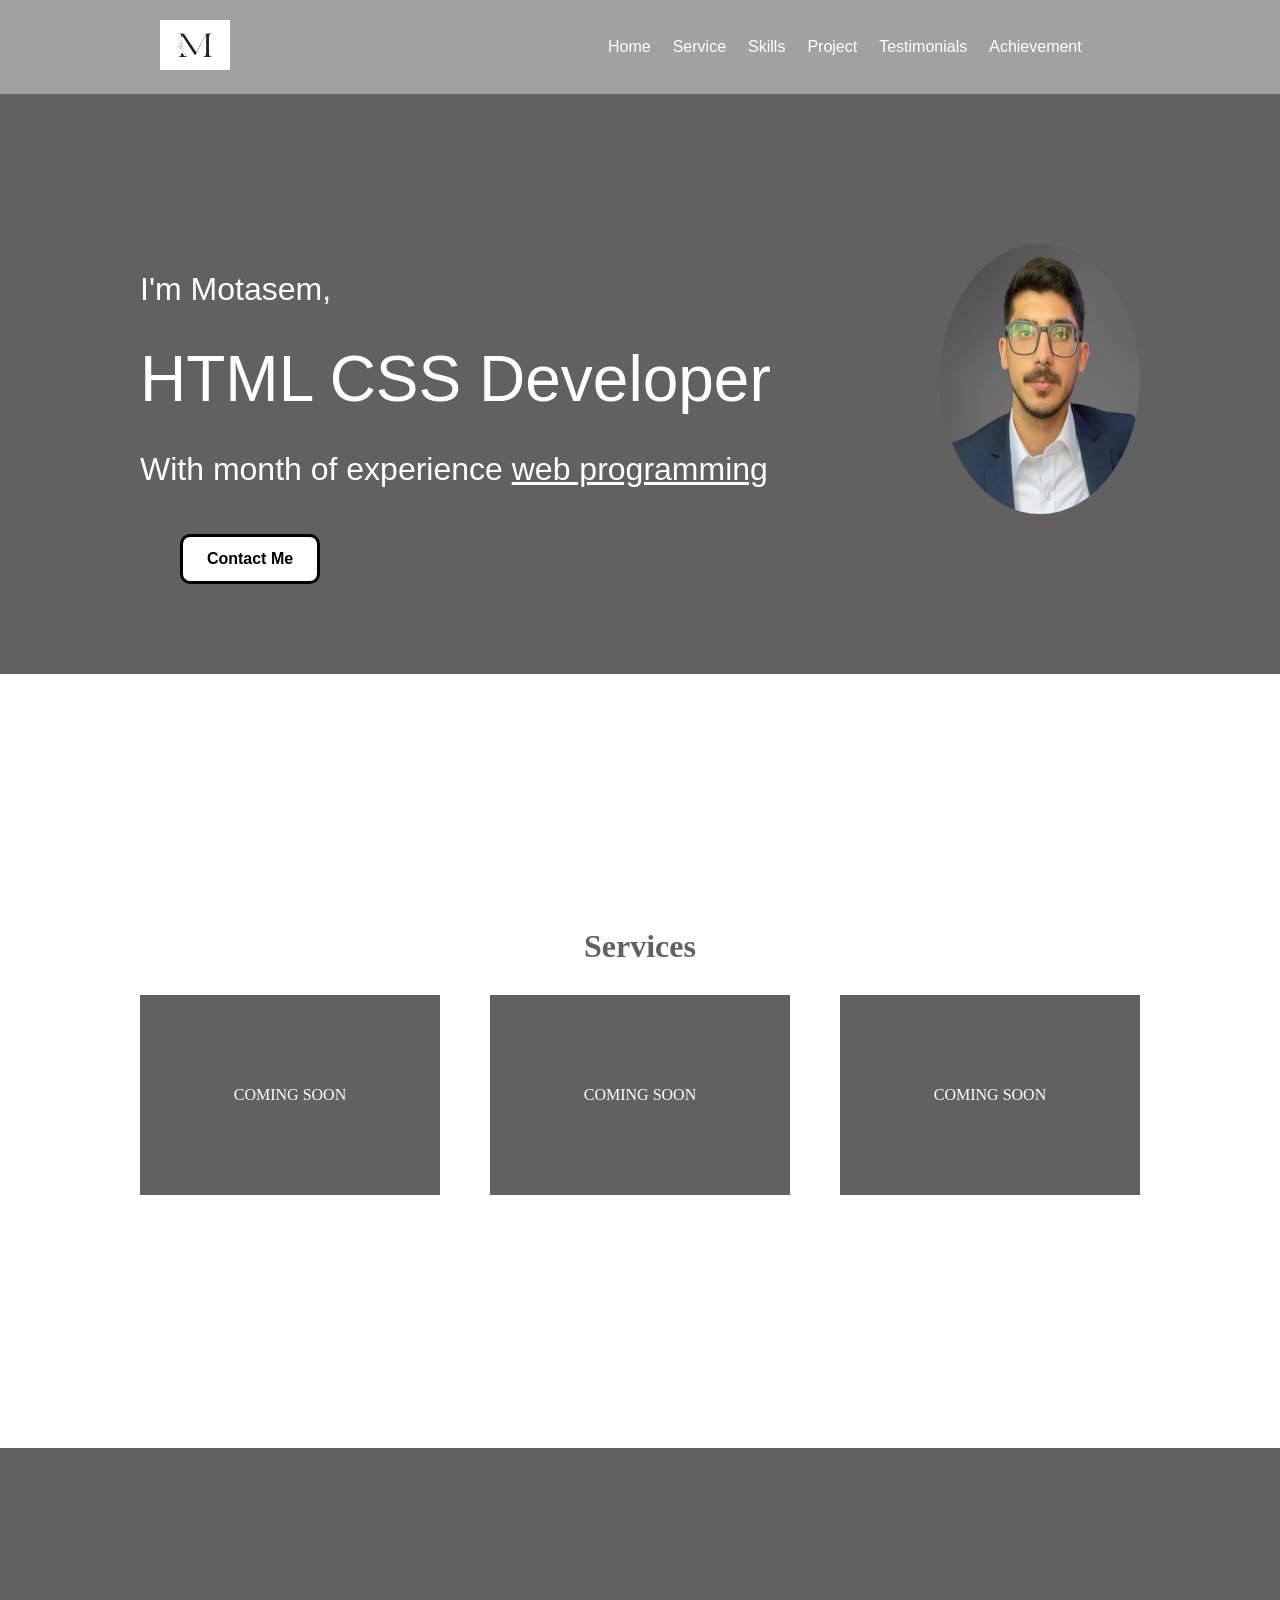
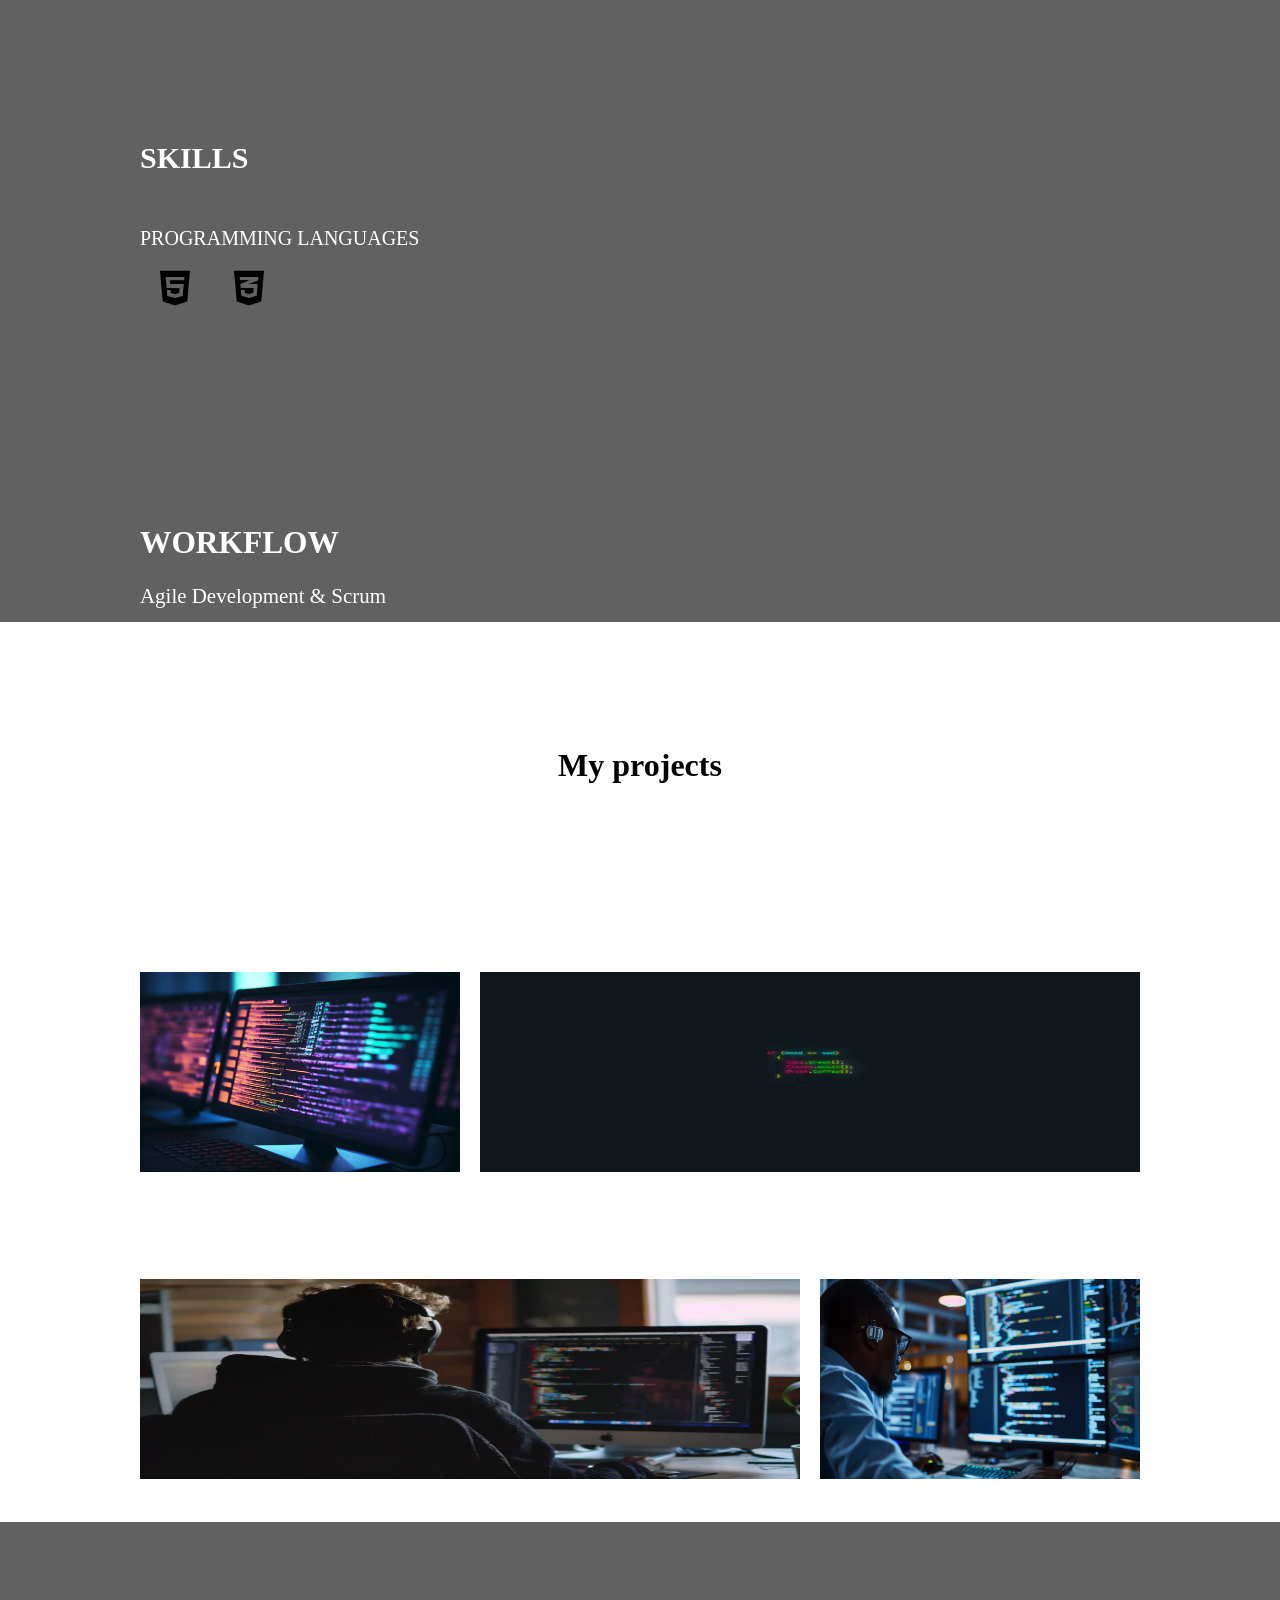
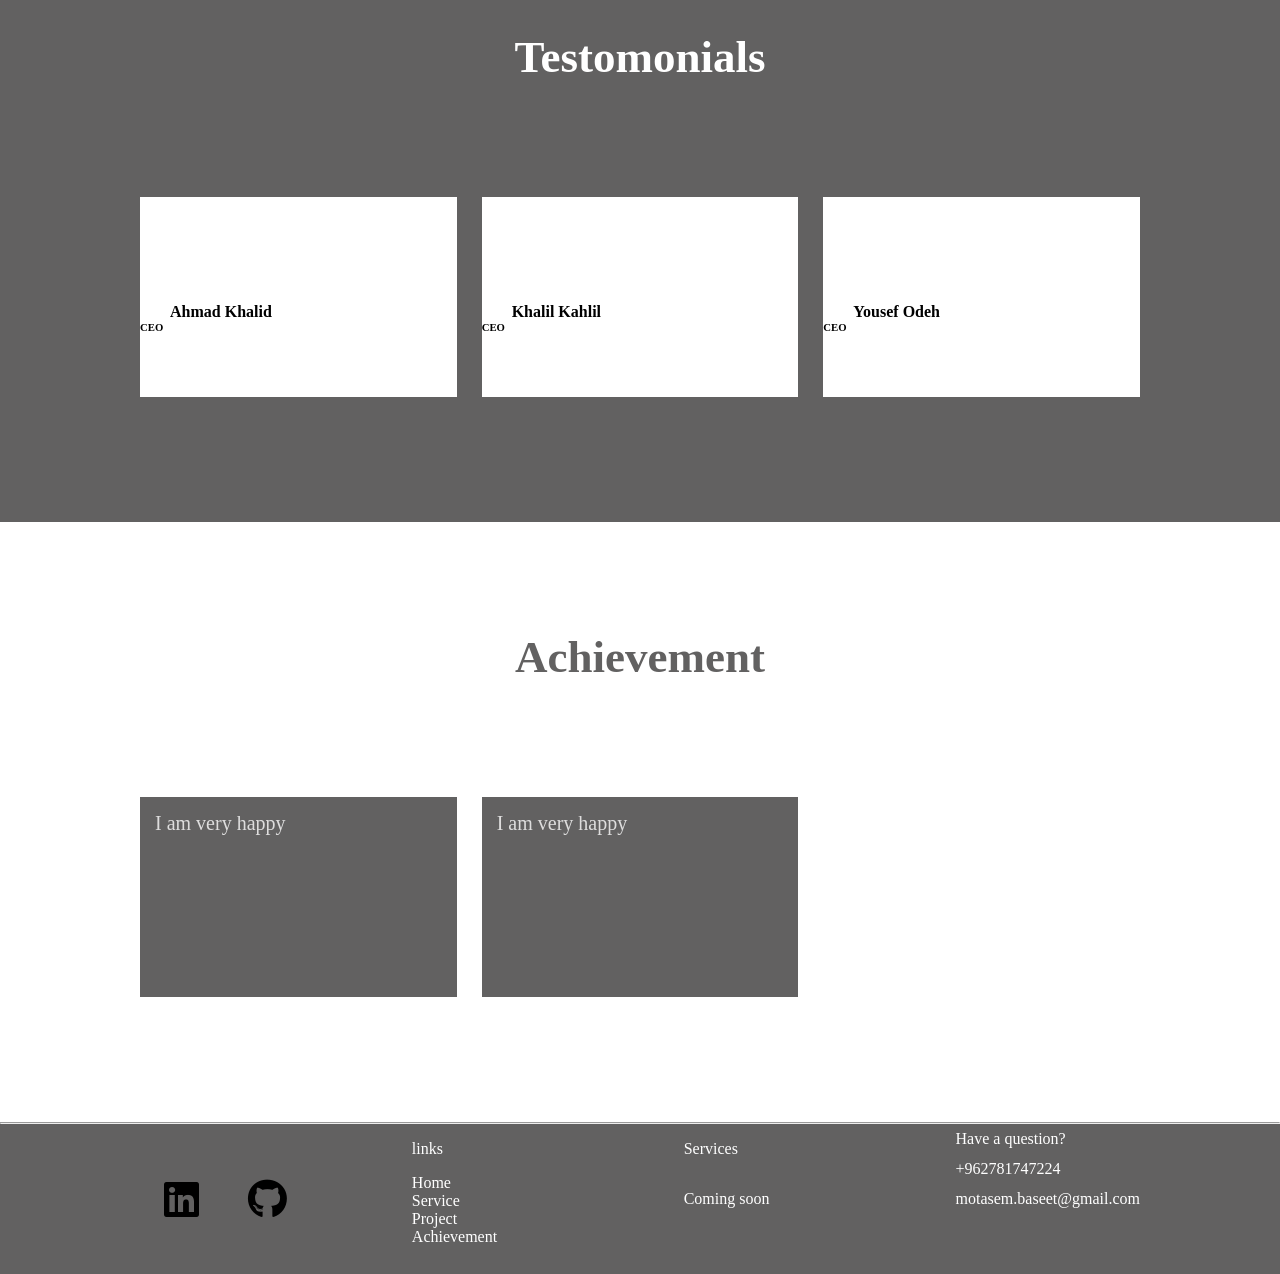
==== index.html @ 4626af5d "Add files via upload" ====
<!DOCTYPE html>
<html lang="en">
<head>
    <meta charset="UTF-8">
    <meta name="viewport" content="width=device-width, initial-scale=1.0">
    <title>Document</title>
    <link rel="stylesheet" href="foliostyle.css">
    <link rel="stylesheet" href="css/all.css">
    <style>
        * {
            box-sizing: border-box;
            padding: 0%;
            margin: 0%;
        }

        .page {
            display: block;
            width: fit-content;
        }

        
        header {
            background-color: rgba(0, 0, 0, 0.368);
            padding-left: 140px;
            padding-right: 140px;
            position:sticky;
            top: 0px;
        }

       
        
        .nav {
            display: flex;  
            flex-direction:row;
            justify-content:space-between;
            
        }
       

        .nav .logo img {
            width: 70px;
            height: 50px;
            margin: 20px;
        }

        .nav ul  {
            display: inline-block;
            align-content: center;
            width: 550px;
        }

        .nav ul li  {
            display: inline;
            padding-left: 18px;
            font-size: 2ch;
            font-family:'Lucida Sans', 'Lucida Sans Regular', 'Lucida Grande', 'Lucida Sans Unicode', Geneva, Verdana, sans-serif;
        }
   

        .nav ul li a {
            display: inline;
            text-decoration: none;
            color: white;
        }

        .main-container {
            padding-left: 140px;
            padding-right: 140px;
            background-color: rgb(98, 97, 97);
            display: flex;
            height: 580px;
        }

        .head-main {
            display: flex;
            align-content: center;
            flex-wrap: wrap;
            flex-direction: row;
            line-height:10dvb;
            justify-content: space-between;
            padding-top: 80px;
        }

        .main-container .head-main img {
            border-radius: 50%;
            width: 200px;
        }

        .main-container ul li {
            display: block;
            color: white;
            font-size: 2em;
            font-family:'Lucida Sans', 'Lucida Sans Regular', 'Lucida Grande', 'Lucida Sans Unicode', Geneva, Verdana, sans-serif;
        }

        .main-container ul li p{
            font-size: 2em;
        }

        .main-container button {
         padding: 10px;
         margin-left: 40px;
         border-radius: 10px;
         background-color: white;
         border-color: white;
         width: 140px;
         height: 50px;
         font-size: medium;
         font-family: sans-serif;
         font-weight: 600;
         border: 17px;
         border: solid;
       }

       .main-container a
       {
        color: black;
       }

       .services {
        padding-left: 140px;
        padding-right: 140px;
        background-color: rgb(255, 255, 255);
        display: block;
        align-content: center;
        height: 86vh;
        
       }

       .services-p {
        display: flex;
        color: rgb(98, 97, 97);
        justify-content: center;
        align-items: center;

       }

       .services .services-box {
        padding-top: 30px;
        display: flex;
        justify-content: space-between;
       }

       .services .services-box .services1 {
        color: rgb(255, 255, 255);
        background-color: rgb(98, 97, 97);
        display: flex;
        align-items: center;
        justify-content: center;
        width: 300px;
        height: 200px;
       }

       .services .services-box .services2 {
        color: rgb(255, 255, 255);
        background-color: rgb(98, 97, 97);
        display: flex;
        align-items: center;
        justify-content: center;
        width: 300px;
        height: 200px;
       }

       .services .services-box .services3 {
        color: rgb(255, 255, 255);
        background-color: rgb(98, 97, 97);
        display: flex;
        align-items: center;
        justify-content: center;
        width: 300px;
        height: 200px;
       }

       .skills {
        background-color: rgb(98, 97, 97);
        display: grid;
        grid-template-rows: 1fr 130px 1fr;
        height: 400px;
        padding-left: 140px;
        padding-right: 140px;
        height: 86vh;
        
       }

       .skills .skills-p {
       color: white;
       font-size:2.5ch;
       line-height:8ch;
       }

       .skills .skills-logo i  {
        font-size: 40px;
        margin: 20px;
       }

       .skills .workflow {
        font-size: 2cap;
        color: white;
        line-height: 5ch;
       }

       .skills .workflow ul li {
        display: block;
       }

       .project {
        padding-left: 140px;
        padding-right: 140px;
        height: 100vh;
        display: grid;
        grid-template-columns: repeat(3, 1fr);
        grid-template-rows: repeat(3, 1fr);  
        gap: 20px;
       }

       .project .project-p {
        grid-column: 2;
        grid-row: 1;
        display: flex;
        justify-content: center;
        align-items: center;
       }

       .project .project1 {
        grid-column: 1;
        grid-row: 2/3;
        display: flex;
        justify-content: center;
        align-items: center;
       } 

       .project .project2  {
        grid-column: 2/4;
        grid-row: 2;
        display: flex;
        justify-content: center;
        align-items: center;
       } 

       .project .project3  {
        grid-column: 1/3;
        grid-row: 3;
        display: flex;
        justify-content: center;
        align-items: center;
       } 

       .project .project4  {
        grid-column: 3/4;
        grid-row: 3;
        display: flex;
        justify-content: center;
        align-items: center;
       } 

       .testimonials-container {
        padding-left: 140px;
        padding-right: 140px;
        background-color: rgb(98, 97, 97);
        display: grid;
        grid-template-columns: repeat(3, 1fr);
        grid-template-rows: 250px 200px;
        height: 600px;
        gap: 25px;
       }

       .testimonials-container .tetimonials-paragraph {
        grid-column: 2;
        grid-row: 1;
        font-size: 2.5vb;
        padding-top: 20px;
        color: white;
        display: flex;
        justify-content: center;
        align-items: center;
       }

       .testimonials-container .testimonials-box1 {
        background-color: white;
        grid-column: 1;
        grid-row: 2;
       }

       .testimonials-container .testimonials-box1 img{
        float: left;
        border-radius: 50%;
        margin-top: 10px;
       }

       .testimonials-container .testimonials-box1 h4{
        width: 200px;
        margin-top: 30px;
        margin-left: 30px;
       }


       .testimonials-container .testimonials-box2 {
        background-color: white;
        grid-column: 2;
        grid-row: 2;
       }

       .testimonials-container .testimonials-box2 h4{
        width: 200px;
        margin-top: 30px;
        margin-left: 30px;
       }

       .testimonials-container .testimonials-box2 img{
        float: left;
        border-radius: 50%;
        margin-top: 10px;
       }

       .testimonials-container .testimonials-box3 {
        background-color: white;
        grid-column: 3;
        grid-row: 2;
       }

       .testimonials-container .testimonials-box3 h4{
        width: 200px;
        margin-top: 30px;
        margin-left: 30px;
       }

       .testimonials-container .testimonials-box3 img{
        float: left;
        border-radius: 50%;
        margin-top: 10px;
       }

       .testimonials-container p{
        font-size: 2.5ch;
        padding: 15px;
        color: rgba(255, 255, 255, 0.79);
       }

       .achievement-container {
        padding-left: 140px;
        padding-right: 140px;
        background-color: rgb(255, 255, 255);
        display: grid;
        grid-template-columns: repeat(3, 1fr);
        grid-template-rows: 250px 200px;
        height: 600px;
        gap: 25px;
       }

       .achievement-container .achievement-paragraph {
        grid-column: 2;
        grid-row: 1;
        font-size: 2.5vb;
        padding-top: 20px;
        color: rgb(98, 97, 97);
        display: flex;
        justify-content: center;
        align-items: center;
       }

       .achievement-container .achievement-box1 {
        background-color: rgb(98, 97, 97);
        grid-column: 1;
        grid-row: 2;
       }

       .achievement-container .achievement-box1 img{
        float: left;
        border-radius: 50%;
        margin-top: 10px;
       }


       .achievement-container .achievement-box2 {
        background-color: rgb(98, 97, 97);
        grid-column: 2;
        grid-row: 2;
       }

       

       .achievement-container .achievement-box2 img{
        float: left;
        border-radius: 50%;
        margin-top: 10px;
       }


       .achievement-container p{
        font-size: 2.5ch;
        padding: 15px;
        color: rgba(255, 255, 255, 0.79);
       }

       
       .footer {
        background-color: rgb(98, 97, 97);
        padding-left: 140px;
        padding-right: 140px;
        display: grid;
        grid-template-columns: repeat(4, 1fr);
        grid-template-rows: 150px;
        gap: 100px;
       
       }

       .footer .footer-logo {
        display: flex;
        justify-content: end;
       }

       .footer .footer-logo i {  
        font-size: 40px;
        margin: auto;
       }

       .footer .links p{
        line-height: 50px;
        
       }

       .footer .links ul li{
        display: flex;
       }

       .footer .services-footer {
        color: white;
        line-height: 50px;
       }

      
       .footer .services-footer ul li {
        display: block;
       }

       .footer .services-footer .links {
        display: block;
        color: white;
       }

        a  {
        text-decoration: none;
        color: white;
        
       }

       .footer .contactus {
        line-height: 30px;
        color: white;
       }
       
       .footer .contactus ul li {
        display: block;
       }


    </style>
</head>
<body>
     <div class="page">
    <header>
        <div class="nav">
            <div class="logo"><img src="Logo.png" alt="Motasem logo"></div>
           <ul>
            <li><a href="#home">Home</a></li>
            <li><a href="#services">Service</a></li>
            <li><a href="#skills">Skills</a></li>
            <li><a href="#project">Project</a></li>
            <li><a href="#testimonials">Testimonials</a></li>
            <li><a href="#achievement">Achievement</a></li>
           </ul>
        </div>
    </header>

    <main>
        <div class="main-container">
            <div id="home"></div>
            <div class="head-main">
            <ul>
                <li>I'm Motasem,</li>
                <li><p>HTML CSS Developer</p></li>
                <li>With month of experience <u>web programming</u></li>
            </ul>
            <img src="mypic.jpg" alt="">
            <div class="cv"><button><a href="mailto:motasem.baseet@gmail.com">Contact Me</a></button></div>
          </div>
          </div>
         <div class="services">
            <div id="services"></div>
            <div class="services-p">
            <h1>Services</h1>
         </div>
            <div class="services-box">
                <div class="services1"><p>COMING SOON</p></div>
                <div class="services2"><p>COMING SOON</p></div>
                <div class="services3"><p>COMING SOON</p></div>
            </div>
         </div>

         <div class="skills">
            <div id="skills"></div>
            <div class="skills-p">
            <h2>SKILLS</h2>
            <p>PROGRAMMING LANGUAGES</p>
            </div>
            <div class="skills-logo">
            <i class="fa-brands fa-html5"></i>
            <i class="fa-brands fa-css3-alt"></i>
            </div>
            <div class="workflow">
            <h2>WORKFLOW</h2>
            <ul>
                <li>Agile Development & Scrum</li>
            </ul>
         </div>
            </div>

            <div class="project">
                <div id="project"></div>
                <div class="project-p">
                    <h1>My projects</h1>
                </div>
                    <div class="project1"><img width="100%" height="200px" src="imgs/project.bg.webp" alt=""></div>
                    <div class="project2"><img width="100%" height="200px" src="imgs/project2.bg.webp" alt=""></div>
                    <div class="project3"><img width="100%" height="200px" src="imgs/project3.bg.webp" alt=""></div>
                    <div class="project4"><img width="100%" height="200px" src="imgs/project4.bg.webp" alt=""></div>
            </div>

            <div class="testimonials-container">
                <div id="testimonials"></div>
                <div class="tetimonials-paragraph"><h1>Testomonials</h1></div>
                <div class="testimonials-box1">
                    <p>I am very happy with this product its amaizing</p>
                    <img width="100px" src="https://storage.googleapis.com/proudcity/mebanenc/uploads/2021/03/placeholder-image-300x225.png" alt="">
                    <h4>Ahmad Khalid</h4>
                    <h6>CEO</h6>
                </div>
                <div class="testimonials-box2"><p>I am very happy with this product its amaizing</p>
                    <img width="100px"src="https://storage.googleapis.com/proudcity/mebanenc/uploads/2021/03/placeholder-image-300x225.png" alt="">
                    <h4>Khalil Kahlil</h4><h6>CEO</h6>
                </div>
                <div class="testimonials-box3">
                    <p>I am very happy with this product its amaizing</p>
                    <img width="100px" src="https://storage.googleapis.com/proudcity/mebanenc/uploads/2021/03/placeholder-image-300x225.png" alt="">
                    <h4>Yousef Odeh</h4><h6>CEO</h6>
                </div>
            </div>

            <div class="achievement-container">
                <div id="achievement"></div>
                <div class="achievement-paragraph"><h1>Achievement</h1></div>
                <div class="achievement-box1">
                    <p>I am very happy</p>
                    <img width="100px" src="https://storage.googleapis.com/proudcity/mebanenc/uploads/2021/03/placeholder-image-300x225.png" alt="">
                </div>
                <div class="achievement-box2"><p>I am very happy</p>
                    <img width="100px"src="https://storage.googleapis.com/proudcity/mebanenc/uploads/2021/03/placeholder-image-300x225.png" alt="">
                </div>
            </div>

            <footer>
                <hr>
                <div class="footer">
                    <div class="footer-logo">
                    <i class="fa-brands fa-linkedin"></i>
                    <i class="fa-brands fa-github"></i>
                    </div>
                    <div class="links">
                        <p style="color: white;">links</p>
                       <ul>
                        <li><a href="#home">Home</a></li>
                        <li><a href="#services">Service</li>
                        <li><a href="#project">Project</li>
                        <li><a href="#testimonials"></li>
                        <li><a href="#achievement">Achievement</a></li>
                       </ul>
                    </div>
                    <div class="services-footer">
                        <p>Services</p>
                        <ul>
                            <li>Coming soon</li>
                        </ul>
                     </div>
                     <div class="contactus">
                        <p>Have a question?</p>
                        <ul>
                            <li>+962781747224</li>
                            <li>motasem.baseet@gmail.com</li>
                        </ul>
                    </div>
                </div>
            </footer>
    </main>
     </div>
</body>
</html>
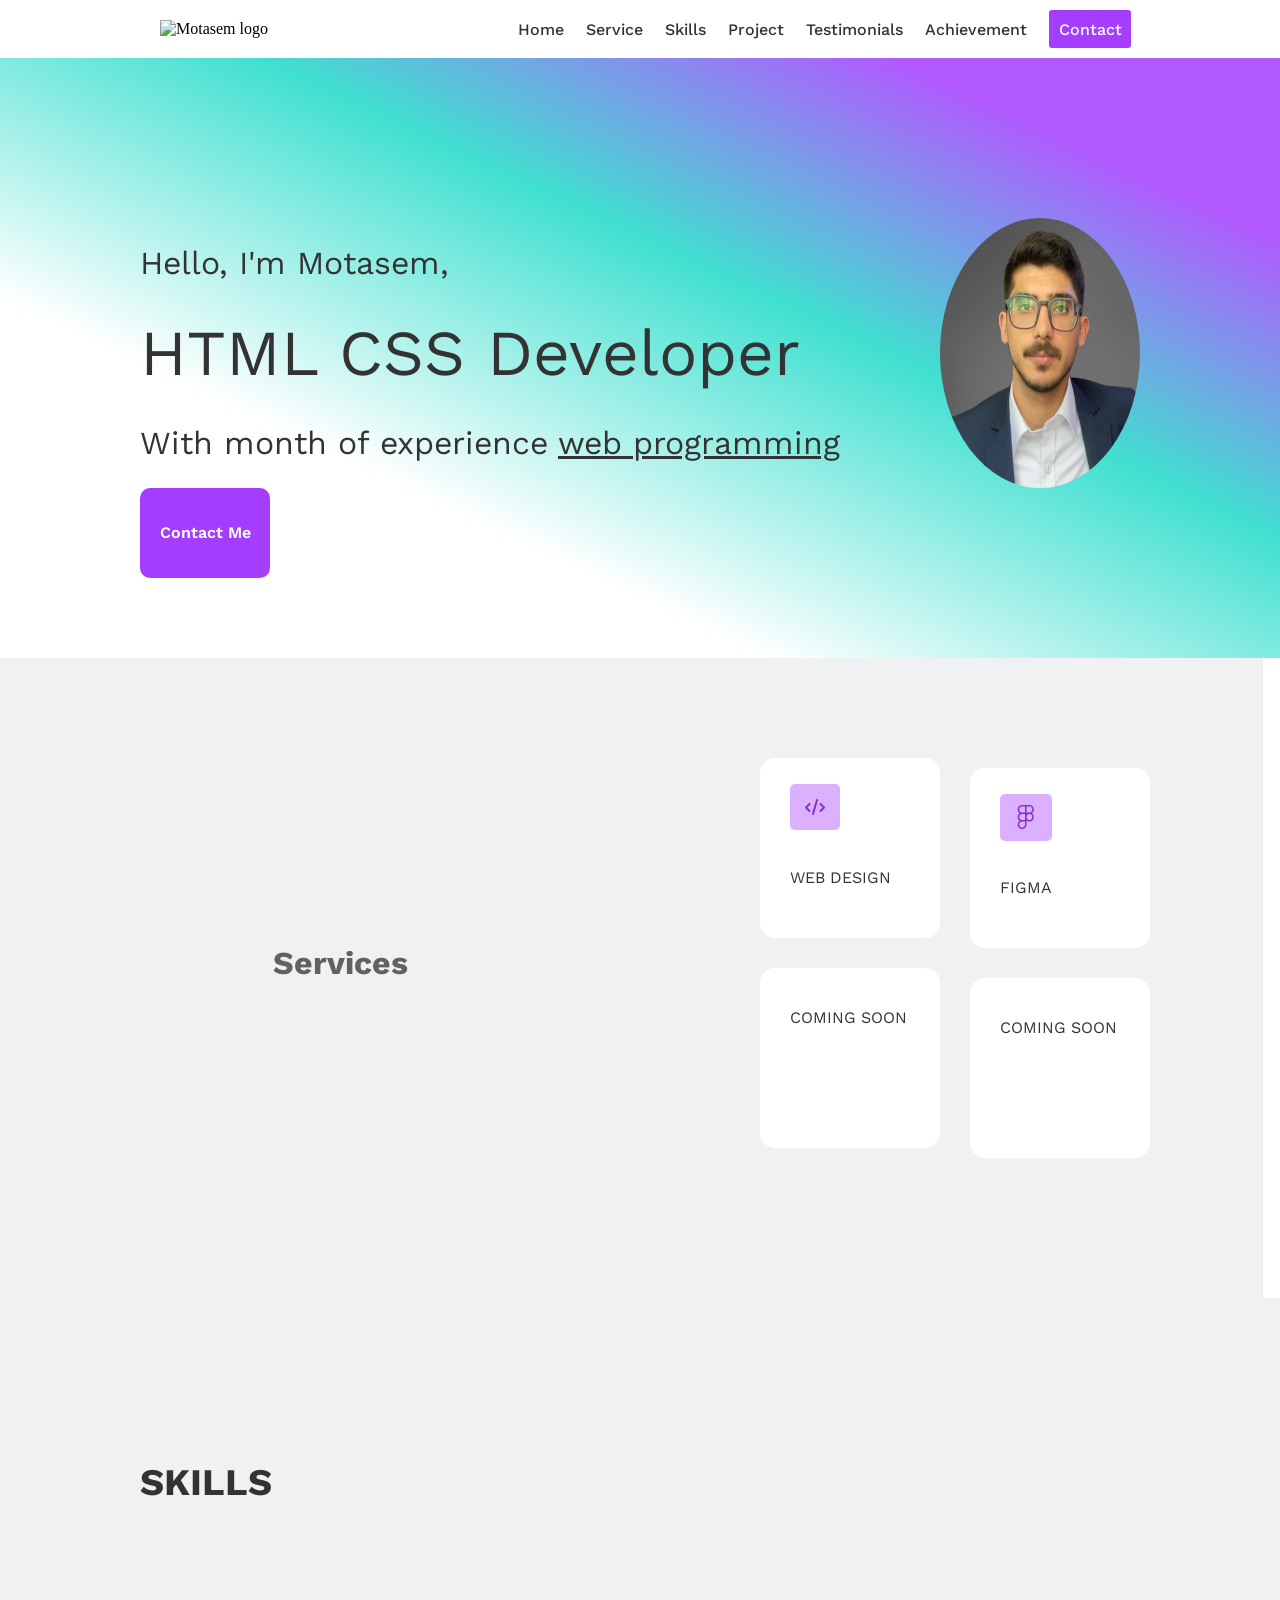
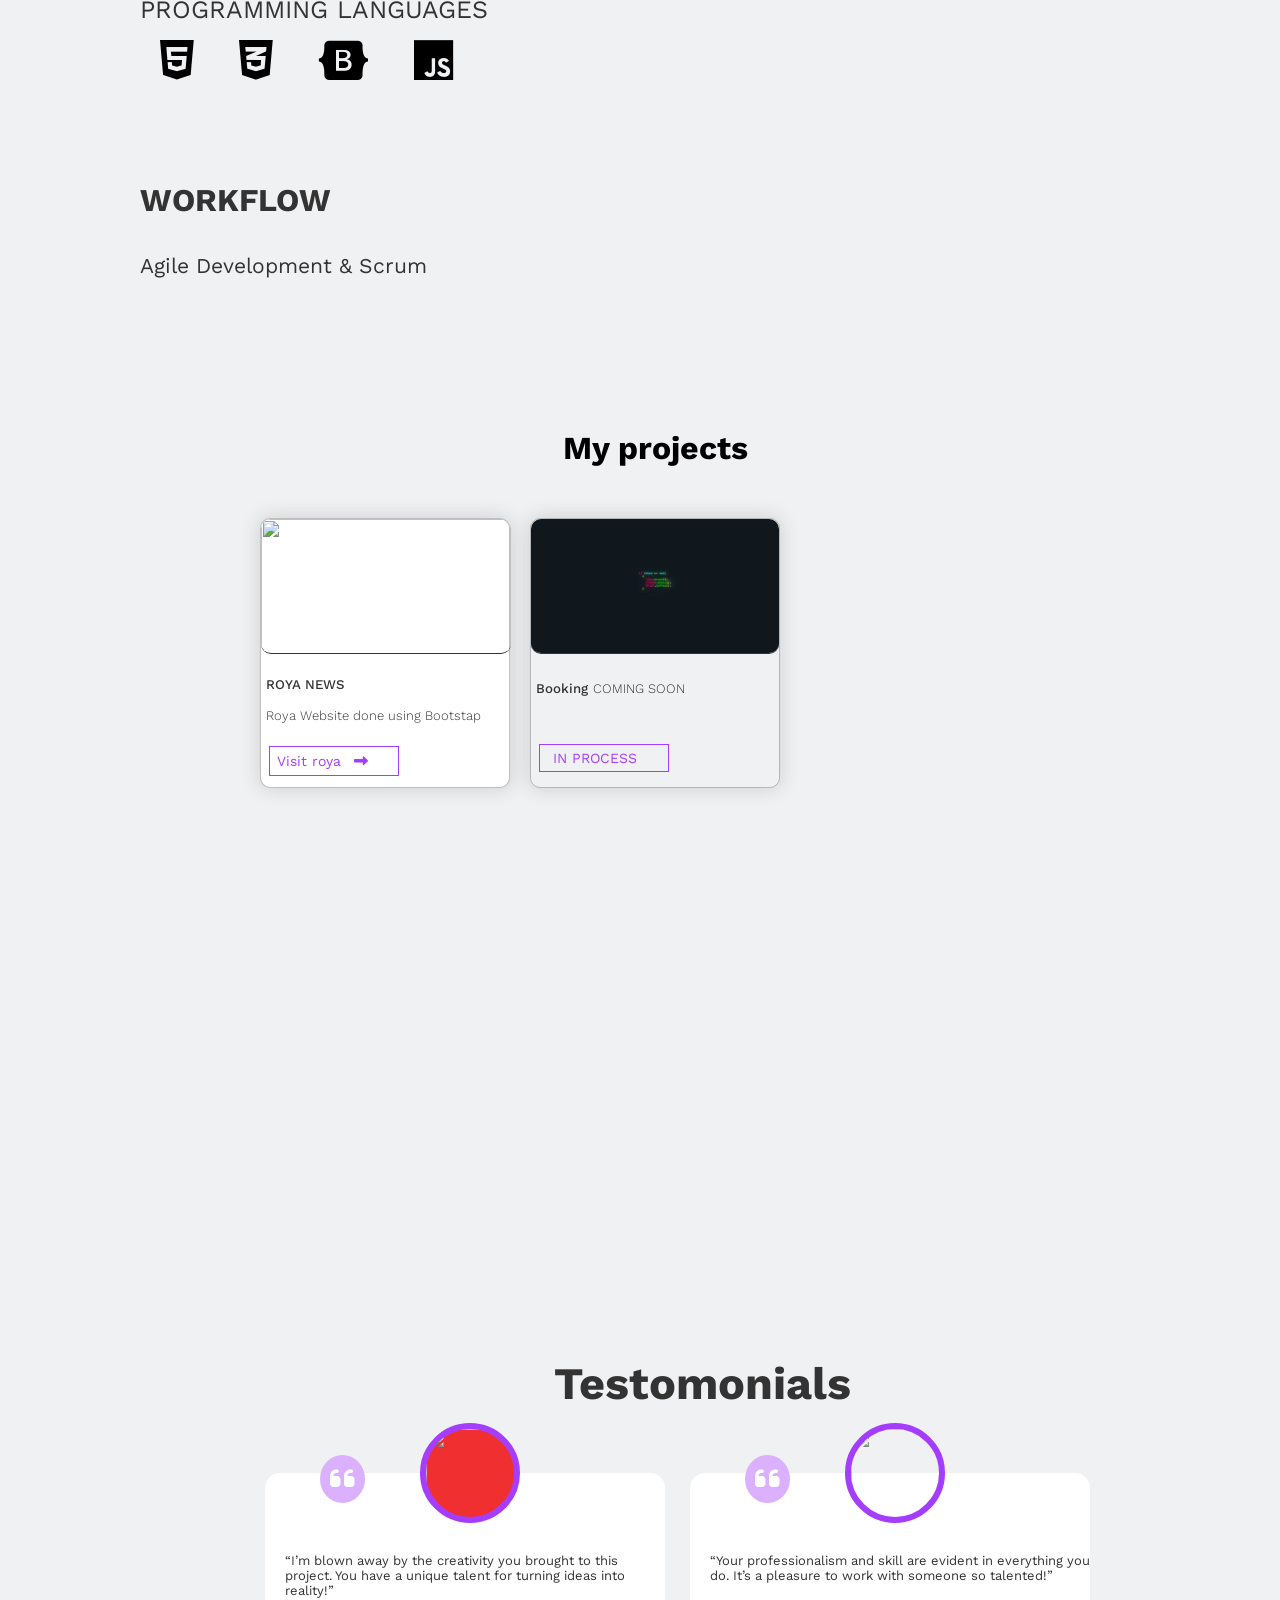
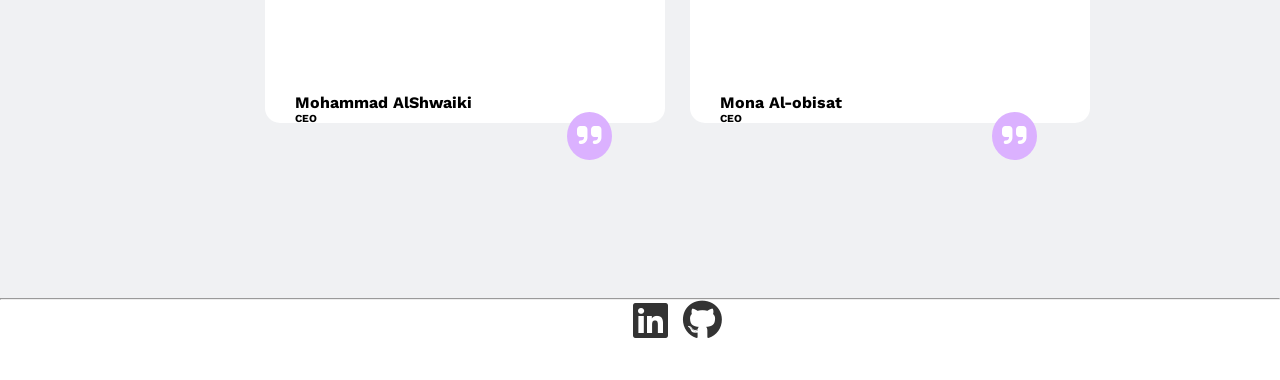
==== commit bb6898d8: "Add files via upload" ====
--- a/index.html
+++ b/index.html
@@ -13,21 +13,24 @@
             margin: 0%;
         }
 
+        html {
+            scroll-behavior: smooth;
+        }
+
         .page {
             display: block;
             width: fit-content;
         }
 
-        
+        /* start nav bar  */
         header {
-            background-color: rgba(0, 0, 0, 0.368);
+            background-color: rgb(255, 255, 255);
             padding-left: 140px;
             padding-right: 140px;
-            position:sticky;
-            top: 0px;
-        }
-
-       
+            position: sticky;
+            top: 0;
+            z-index: 5;
+        }
         
         .nav {
             display: flex;  
@@ -35,8 +38,7 @@
             justify-content:space-between;
             
         }
-       
-
+        
         .nav .logo img {
             width: 70px;
             height: 50px;
@@ -46,29 +48,73 @@
         .nav ul  {
             display: inline-block;
             align-content: center;
-            width: 550px;
+            width: 640px;
         }
 
         .nav ul li  {
+            height: 50px;
             display: inline;
             padding-left: 18px;
             font-size: 2ch;
-            font-family:'Lucida Sans', 'Lucida Sans Regular', 'Lucida Grande', 'Lucida Sans Unicode', Geneva, Verdana, sans-serif;
-        }
-   
+            font-family:work sans;
+            font-weight: 500;
+        }
+
+        .nav ul li a::before{
+            content:'';
+            position: absolute;
+            bottom: -10px;
+            left: 0;
+            width: 0%;
+            height: 2px;
+            background-color: #a53DFF;
+            transition: all .5s;
+        }
+
+        
+
+        .nav ul li a:hover::before {
+            width: 100%;
+                
+        }
+
+        .nav ul li .contactBtn:hover::before{
+            display: none;
+        }
+
+        .nav ul li .contactBtn:hover {
+            background-color: white;
+            color: #333333;
+            border: 2px solid #a53DFF;
+            transition: all 0.09s;
+        }
 
         .nav ul li a {
             display: inline;
             text-decoration: none;
+            color: #333333;
+            position: relative;
+            
+        }
+
+        .nav ul li .contactBtn{
+            background-color: #a53DFF;
+            border-color: #a53DFF;
+            border-radius: 3px;
             color: white;
-        }
-
+            width: 200px;
+            padding: 1.5%;
+        }
+        /* end nav bar */
+
+        /* home page  */
         .main-container {
             padding-left: 140px;
             padding-right: 140px;
-            background-color: rgb(98, 97, 97);
+            background: white; 
+            background: linear-gradient(to bottom left, #a43dffda 15%, rgb(64, 224, 208) 40%, #ffff 70%);
             display: flex;
-            height: 580px;
+            height: 600px;
         }
 
         .head-main {
@@ -88,255 +134,514 @@
 
         .main-container ul li {
             display: block;
-            color: white;
+            color: #333333;
             font-size: 2em;
-            font-family:'Lucida Sans', 'Lucida Sans Regular', 'Lucida Grande', 'Lucida Sans Unicode', Geneva, Verdana, sans-serif;
+            font-family:work sans, sans-serif;
         }
 
         .main-container ul li p{
             font-size: 2em;
         }
 
-        .main-container button {
-         padding: 10px;
-         margin-left: 40px;
-         border-radius: 10px;
-         background-color: white;
-         border-color: white;
-         width: 140px;
-         height: 50px;
-         font-size: medium;
-         font-family: sans-serif;
-         font-weight: 600;
-         border: 17px;
-         border: solid;
-       }
-
-       .main-container a
-       {
-        color: black;
-       }
-
-       .services {
+        .main-container a{
+        border-radius: 10px;
+        background-color: #a53DFF;
+        width: 130px;
+        font-size: medium;
+        font-family: work sans , sans-serif;
+        font-weight: 600;
+        padding-left: 20px;
+        text-decoration: none;
+        color: white
+    }
+
+    .main-container a:hover{
+        background-color: white;
+        border: 1px solid #333333;
+        color: #333333;
+        transition: all .1s;
+    }
+    /* end home page  */
+
+    /* start service section  */
+    .services {
         padding-left: 140px;
         padding-right: 140px;
+        background-color: #F0F1F3;
+        display: grid;
+        grid-template-columns: 400px 200px 200px;
+        grid-template-rows: 220px 220px;
+        gap: 10px;
+        height:40em;
+        width: 1263px;
+        padding-top: 80px;
+    }
+
+    .services .services-p {
+        grid-column: 1/ 2;
+        grid-row:  1/3;
+        color: rgb(98, 97, 97);
+        display: flex;
+        justify-content: center;
+        align-items: center;
+        font-family: work sans , sans-serif;
+    }
+
+
+    .services .services1 {
+        grid-column: 3;
+        grid-row: 1;
+        color: #333333;
         background-color: rgb(255, 255, 255);
         display: block;
-        align-content: center;
-        height: 86vh;
-        
-       }
-
-       .services-p {
-        display: flex;
-        color: rgb(98, 97, 97);
-        justify-content: center;
-        align-items: center;
-
-       }
-
-       .services .services-box {
-        padding-top: 30px;
-        display: flex;
-        justify-content: space-between;
-       }
-
-       .services .services-box .services1 {
-        color: rgb(255, 255, 255);
-        background-color: rgb(98, 97, 97);
-        display: flex;
+        padding-left:30px;
+        padding-top: 15px;
+        line-height: 70px;
         align-items: center;
         justify-content: center;
-        width: 300px;
-        height: 200px;
-       }
-
-       .services .services-box .services2 {
-        color: rgb(255, 255, 255);
-        background-color: rgb(98, 97, 97);
-        display: flex;
+        margin-top: 20px;
+        width: 180px;
+        height: 180px;
+        border-radius: 15px;
+        font-family: work sans , sans-serif;
+    }
+
+    .services .services1:hover{
+        box-shadow: 0px 0px 10px 10px #8431cc2f;
+        margin-bottom: 20px;
+        transition: all .4s;
+        transform: scale(1.05);
+    }
+
+    .services .services1 i{
+    padding: 15px;
+        color: #8431CC; 
+        background-color: #DBB1FF;
+        border-radius: 5px;
+    }
+
+    .services .services2 {
+        grid-column: 4;
+        grid-row: 1;
+        color: #333333;
+        background-color: rgb(255, 255, 255);
+        display: block;
+        padding-left:30px;
+        padding-top: 15px;
+        line-height: 70px;
         align-items: center;
         justify-content: center;
-        width: 300px;
-        height: 200px;
-       }
-
-       .services .services-box .services3 {
-        color: rgb(255, 255, 255);
-        background-color: rgb(98, 97, 97);
-        display: flex;
+        margin-top: 20px;
+        width: 180px;
+        height: 180px;
+        border-radius: 15px;
+        margin-top: 30px;
+        font-family: work sans , sans-serif;
+    }
+    .services .services2:hover{
+        box-shadow: 0px 0px 10px 10px #8431cc2f;
+        margin-bottom: 20px;
+        transition: all .4s;
+        transform: scale(1.05);
+    }
+
+    .services .services2 i{
+    padding: 23px 17px ;
+        color: #8431CC; 
+        background-color: #DBB1FF;
+        border-radius: 5px;
+    }
+
+    .services .services3 {
+        grid-column: 3;
+        grid-row: 2;
+        color: #333333;
+        background-color: rgb(255, 255, 255);
+        display: block;
+        padding-left:30px;
+        padding-top: 15px;
+        line-height: 70px;
         align-items: center;
         justify-content: center;
-        width: 300px;
-        height: 200px;
-       }
-
-       .skills {
-        background-color: rgb(98, 97, 97);
+        width: 180px;
+        height: 180px;
+        border-radius: 15px;
+        font-family: work sans , sans-serif;
+    }
+
+    .services .services3:hover{
+        box-shadow: 0px 0px 10px 10px #8431cc2f;
+        margin-bottom: 20px;
+        transition: all .4s;
+        transform: scale(1.05);
+    }
+
+    .services .services4 {
+        grid-column: 4;
+        grid-row: 2;
+        color: #333333;
+        background-color: rgb(255, 255, 255);
+        display: block;
+        padding-left:30px;
+        padding-top: 15px;
+        line-height: 70px;
+        align-items: center;
+        justify-content: center;
+        margin-top: 20px;
+        width: 180px;
+        height: 180px;
+        border-radius: 15px;
+        margin-top: 10px;
+        font-family: work sans , sans-serif;
+    }
+
+    .services .services4:hover{
+        box-shadow: 0px 0px 10px 10px #8431cc2f;
+        margin-bottom: 20px;
+        transition: all .4s;
+        transform: scale(1.05);
+    }
+    /* end services section */
+
+    
+    /* start skills section  */
+    .skills {
+        background-color: #F0F1F3;
         display: grid;
-        grid-template-rows: 1fr 130px 1fr;
-        height: 400px;
+        padding-top: 120px;
+        grid-template-rows: 200px 150px 200px;
+        height: 700px;
         padding-left: 140px;
         padding-right: 140px;
-        height: 86vh;
-        
-       }
-
-       .skills .skills-p {
-       color: white;
-       font-size:2.5ch;
-       line-height:8ch;
-       }
-
-       .skills .skills-logo i  {
-        font-size: 40px;
+        font-family: work sans , sans-serif;
+    }
+
+    .skills .skills-p {
+    color: #333333;
+    font-size:2.5ch;
+    line-height:8ch;
+    }
+
+    .skills .skills-logo i  {
+        font-size: 45px;
         margin: 20px;
-       }
-
-       .skills .workflow {
+    }
+
+    .skills .skills-logo i:hover{
+        color: #a53DFF;
+        transition: all .3s;
+    }
+
+    .skills .workflow {
         font-size: 2cap;
-        color: white;
+        color: #333333;
         line-height: 5ch;
-       }
-
-       .skills .workflow ul li {
+    }
+
+    .skills .workflow ul li {
         display: block;
-       }
-
-       .project {
+    }
+    /* end skills section  */
+
+
+    /* start project section  */
+    .project {
+        background-color: #F0F1F3;
         padding-left: 140px;
         padding-right: 140px;
         height: 100vh;
         display: grid;
-        grid-template-columns: repeat(3, 1fr);
-        grid-template-rows: repeat(3, 1fr);  
+        grid-template-columns: 100px 250px 250px 250px;
+        grid-template-rows: 100px 270px  ;  
         gap: 20px;
-       }
-
-       .project .project-p {
-        grid-column: 2;
+        font-family: work sans , sans-serif;
+    }
+
+    .project .project-p {
+        grid-column: 3;
         grid-row: 1;
         display: flex;
         justify-content: center;
         align-items: center;
-       }
-
-       .project .project1 {
-        grid-column: 1;
+    }
+
+    .project .project1 {
+        background-color: #ffff;
+        grid-column: 2;
         grid-row: 2/3;
         display: flex;
-        justify-content: center;
-        align-items: center;
-       } 
-
-       .project .project2  {
-        grid-column: 2/4;
+        flex-wrap: wrap;
+        justify-content: start;
+        align-items: start;
+        color: #333333;
+        border: 1px solid #33333350;
+        border-radius: 10px;
+        line-height: 0px;
+        box-shadow: 0px 0px 20px #33333330;
+    } 
+
+    .project .project1:hover {
+        transition: all .4s;
+        transform: scale(1.05);
+        background-color: #33333322;
+    }
+
+    .project .project1 img {
+        margin: 0%;
+        padding: 0%;
+        width: 250px;
+        border-radius: 10px;
+        height: 135px;
+        border-bottom: 1px solid #333333;
+    }
+
+    .project .project1 a{
+        padding-left: 10px;
+        border: 1px solid #a53DFF;
+        width: 130px;
+        color: #a53DFF;
+        margin-left: 8px;
+        padding: 7px;
+        font-size: 14px;
+        margin-bottom: -20px;
+        text-decoration: none;
+        
+    }
+
+    .project .project1 a i {
+        padding-left: 8px;
+    }
+
+    .project .project1 h5 {
+        padding-left: 5px;
+        font-weight: 500;
+    }
+    .project .project1 p {
+        font-weight: 300;
+        font-size: small;
+        padding-left: 5px;
+    }
+
+    .project .project2  {
+        grid-column: 3;
         grid-row: 2;
         display: flex;
-        justify-content: center;
-        align-items: center;
-       } 
-
-       .project .project3  {
-        grid-column: 1/3;
-        grid-row: 3;
-        display: flex;
-        justify-content: center;
-        align-items: center;
-       } 
-
-       .project .project4  {
-        grid-column: 3/4;
-        grid-row: 3;
-        display: flex;
-        justify-content: center;
-        align-items: center;
-       } 
-
-       .testimonials-container {
+        flex-wrap: wrap;
+        justify-content: start;
+        align-items: start;
+        color: #333333;
+        border: 1px solid #33333350;
+        border-radius: 10px;
+        line-height: 0px;
+        box-shadow: 0px 0px 20px #33333330;
+        
+    } 
+
+    .project .project2:hover {
+        transition: all .4s;
+        transform: scale(1.05);
+        background-color: #33333322;
+    }
+
+    .project .project2 img {
+        margin: 0%;
+        padding: 0%;
+        width: 250px;
+        border-radius: 10px;
+        height: 135px;
+        border-bottom: 1px solid #333333;
+    }
+
+    .project .project2 a{
+        padding-left: 10px;
+        border: 1px solid #a53DFF;
+        width: 130px;
+        color: #a53DFF;
+        margin-left: 8px;
+        padding: 13px;
+        font-size: 14px;
+        margin-bottom: -20px;
+        text-decoration: none;
+        margin-top: 20px;
+    }
+
+    .project .project2 a i {
+        padding-left: 8px;
+    }
+
+    .project .project2 h5 {
+        padding-left: 5px;
+        font-weight: 500;
+    }
+    .project .project2 p {
+        font-weight: 300;
+        font-size: small;
+        padding-left: 5px;
+    }
+    /* end project sectio  */
+
+    /* start testimonial section  */
+    .testimonials-container {
         padding-left: 140px;
         padding-right: 140px;
-        background-color: rgb(98, 97, 97);
+        background-color: #F0F1F3;
         display: grid;
-        grid-template-columns: repeat(3, 1fr);
-        grid-template-rows: 250px 200px;
+        grid-template-columns: 100px 400px 400px ;
+        grid-template-rows: 150px 250px;
         height: 600px;
         gap: 25px;
-       }
-
-       .testimonials-container .tetimonials-paragraph {
-        grid-column: 2;
+        font-family: work sans , sans-serif;
+    }
+
+    .testimonials-container .tetimonials-paragraph {
+        grid-column: 2 /span 3;
         grid-row: 1;
         font-size: 2.5vb;
         padding-top: 20px;
-        color: white;
+        color: #333333;
         display: flex;
         justify-content: center;
         align-items: center;
-       }
-
-       .testimonials-container .testimonials-box1 {
-        background-color: white;
-        grid-column: 1;
-        grid-row: 2;
-       }
-
-       .testimonials-container .testimonials-box1 img{
-        float: left;
-        border-radius: 50%;
-        margin-top: 10px;
-       }
-
-       .testimonials-container .testimonials-box1 h4{
-        width: 200px;
-        margin-top: 30px;
-        margin-left: 30px;
-       }
-
-
-       .testimonials-container .testimonials-box2 {
+    }
+
+    .testimonials-container .testimonials-box1 {
         background-color: white;
         grid-column: 2;
         grid-row: 2;
-       }
-
-       .testimonials-container .testimonials-box2 h4{
-        width: 200px;
-        margin-top: 30px;
-        margin-left: 30px;
-       }
-
-       .testimonials-container .testimonials-box2 img{
-        float: left;
+        display: block;
+        border-radius: 15px;
+    }
+
+    .testimonials-container .testimonials-box1 .testoDetails {
+        display: flex;
+        flex-direction: row;
+        flex-wrap: wrap;
+        width: 220px;
+        margin-top: -10px;
+    }
+
+   
+    .testimonials-container .testimonials-box1 img{
+        position:relative;
+        bottom: 60px;
+        border: 6px solid #a53DFF;
+        left: 155px;
+        width: 100px;
+        height: 100px;
         border-radius: 50%;
         margin-top: 10px;
-       }
-
-       .testimonials-container .testimonials-box3 {
+    }
+
+    .testimonials-container .testimonials-box1 h6{
+        margin-left: 30px;
+        
+    }
+
+    .testimonials-container .testimonials-box1 h4{
+        margin-left: 30px;
+    }
+
+    .testimonials-container .testimonials-box1 p {
+        color: #333333;
+        font-size: small;
+        position: relative;
+        bottom: 50px;
+        width: 400px;
+        height: 100px;
+        padding-left: 20px;
+    }
+
+    .testimonials-container .testimonials-box1 i{
+        position: relative;
+        bottom: 100px;
+        right: 50px;
+        border-radius: 50%;
+        background-color: #DBB1FF;
+        padding: 10px;
+        font-size: 28px;
+    }
+
+    .testimonials-container .testimonials-box1 .testoDetails i {
+        position: relative;
+        top: 0px;
+        left: 250px;
+        border-radius: 50%;
+        color: white;
+        background-color: #DBB1FF;
+        padding: 10px;
+        font-size: 28px;
+    }
+
+    .testimonials-container .testimonials-box2 {
         background-color: white;
         grid-column: 3;
         grid-row: 2;
-       }
-
-       .testimonials-container .testimonials-box3 h4{
+        display: block;
+        border-radius: 15px;
+    }
+
+    .testimonials-container .testimonials-box2 .testoDetails {
+        display: flex;
+        flex-direction: row;
+        flex-wrap: wrap;
         width: 200px;
-        margin-top: 30px;
-        margin-left: 30px;
-       }
-
-       .testimonials-container .testimonials-box3 img{
-        float: left;
+        margin-top: -10px;
+    }
+
+
+    .testimonials-container .testimonials-box2 img{
+        position:relative;
+        bottom: 60px;
+        border: 6px solid #a53DFF;
+        left: 155px;
+        width: 100px;
+        height: 100px;
         border-radius: 50%;
         margin-top: 10px;
-       }
-
-       .testimonials-container p{
-        font-size: 2.5ch;
-        padding: 15px;
-        color: rgba(255, 255, 255, 0.79);
-       }
-
-       .achievement-container {
+    }
+
+    .testimonials-container .testimonials-box2 h6{
+        margin-left: 30px;
+        
+    }
+
+    .testimonials-container .testimonials-box2 h4{
+        margin-left: 30px;
+    }
+
+    .testimonials-container .testimonials-box2 p {
+        color: #333333;
+        font-size: small;
+        position: relative;
+        bottom: 50px;
+        width: 400px;
+        height: 100px;
+        padding-left: 20px;
+    }
+
+    .testimonials-container .testimonials-box2 i{
+        position: relative;
+        bottom: 100px;
+        right: 50px;
+        border-radius: 50%;
+        background-color: #DBB1FF;
+        padding: 10px;
+        font-size: 28px;
+    }
+
+    .testimonials-container .testimonials-box2 .testoDetails i {
+        position: relative;
+        top: 0px;
+        left: 250px;
+        border-radius: 50%;
+        color: white;
+        background-color: #DBB1FF;
+        padding: 10px;
+        font-size: 28px;
+    }
+    /* end testimonial section  */
+
+       /* .achievement-container {
         padding-left: 140px;
         padding-right: 140px;
         background-color: rgb(255, 255, 255);
@@ -390,85 +695,53 @@
         font-size: 2.5ch;
         padding: 15px;
         color: rgba(255, 255, 255, 0.79);
-       }
-
-       
-       .footer {
-        background-color: rgb(98, 97, 97);
+       } */
+
+    .footer {
+        background-color: rgb(255, 255, 255);
+        height: 80px;
         padding-left: 140px;
         padding-right: 140px;
-        display: grid;
-        grid-template-columns: repeat(4, 1fr);
-        grid-template-rows: 150px;
-        gap: 100px;
-       
+        display: flex;
+        justify-content: center;
+    }
+
+       .footer .footer-logo {
+        display: flex;
+        justify-content: end;
+        margin-left: 60px;
        }
 
-       .footer .footer-logo {
-        display: flex;
-        justify-content: end;
-       }
-
-       .footer .footer-logo i {  
+       .footer .footer-logo i { 
+        padding-left: 15px; 
         font-size: 40px;
         margin: auto;
+        color: #333333;
        }
 
-       .footer .links p{
-        line-height: 50px;
-        
+       footer .footer-logo i:hover {
+        color: #8431CC;
+        transform: all .4s;
        }
-
-       .footer .links ul li{
-        display: flex;
-       }
-
-       .footer .services-footer {
-        color: white;
-        line-height: 50px;
-       }
-
-      
-       .footer .services-footer ul li {
-        display: block;
-       }
-
-       .footer .services-footer .links {
-        display: block;
-        color: white;
-       }
-
-        a  {
-        text-decoration: none;
-        color: white;
-        
-       }
-
-       .footer .contactus {
-        line-height: 30px;
-        color: white;
-       }
-       
-       .footer .contactus ul li {
-        display: block;
-       }
-
-
     </style>
+    <link rel="preconnect" href="https://fonts.googleapis.com">
+    <link rel="preconnect" href="https://fonts.gstatic.com" crossorigin>
+    <link href="https://fonts.googleapis.com/css2?family=Work+Sans:ital,wght@0,100..900;1,100..900&display=swap" rel="stylesheet">
 </head>
 <body>
-     <div class="page">
+    <div class="page">
     <header>
         <div class="nav">
-            <div class="logo"><img src="Logo.png" alt="Motasem logo"></div>
-           <ul>
+            <div class="logo"><img src="imgs/Motasem.logo.png" alt="Motasem logo"></div>
+        <ul>
             <li><a href="#home">Home</a></li>
             <li><a href="#services">Service</a></li>
             <li><a href="#skills">Skills</a></li>
             <li><a href="#project">Project</a></li>
             <li><a href="#testimonials">Testimonials</a></li>
             <li><a href="#achievement">Achievement</a></li>
-           </ul>
+            <li><a class="contactBtn" href="">Contact</a></li>
+        </ul>
         </div>
     </header>
 
@@ -477,28 +750,24 @@
             <div id="home"></div>
             <div class="head-main">
             <ul>
-                <li>I'm Motasem,</li>
+                <li>Hello, I'm Motasem,</li>
                 <li><p>HTML CSS Developer</p></li>
                 <li>With month of experience <u>web programming</u></li>
             </ul>
             <img src="mypic.jpg" alt="">
-            <div class="cv"><button><a href="mailto:motasem.baseet@gmail.com">Contact Me</a></button></div>
-          </div>
-          </div>
-         <div class="services">
-            <div id="services"></div>
-            <div class="services-p">
-            <h1>Services</h1>
-         </div>
-            <div class="services-box">
-                <div class="services1"><p>COMING SOON</p></div>
-                <div class="services2"><p>COMING SOON</p></div>
+            <a href="mailto:motasem.baseet@gmail.com">Contact Me</a>
+        </div>
+        </div>
+        <div class="services">
+            
+            <h1 class="services-p">Services</h1>
+                <div class="services1"><i class="fa-solid fa-code"></i><p>WEB DESIGN</p></div>
+                <div class="services2"><i class="fa-brands fa-figma fa-xl"></i><p>FIGMA</p></div>
                 <div class="services3"><p>COMING SOON</p></div>
-            </div>
-         </div>
-
-         <div class="skills">
-            <div id="skills"></div>
+                <div class="services4"><p>COMING SOON</p></div>
+        </div>
+
+        <div class="skills">
             <div class="skills-p">
             <h2>SKILLS</h2>
             <p>PROGRAMMING LANGUAGES</p>
@@ -506,13 +775,15 @@
             <div class="skills-logo">
             <i class="fa-brands fa-html5"></i>
             <i class="fa-brands fa-css3-alt"></i>
+            <i class="fa-brands fa-bootstrap"></i>
+            <i class="fa-brands fa-js"></i>
             </div>
             <div class="workflow">
             <h2>WORKFLOW</h2>
             <ul>
                 <li>Agile Development & Scrum</li>
             </ul>
-         </div>
+        </div>
             </div>
 
             <div class="project">
@@ -520,33 +791,39 @@
                 <div class="project-p">
                     <h1>My projects</h1>
                 </div>
-                    <div class="project1"><img width="100%" height="200px" src="imgs/project.bg.webp" alt=""></div>
-                    <div class="project2"><img width="100%" height="200px" src="imgs/project2.bg.webp" alt=""></div>
-                    <div class="project3"><img width="100%" height="200px" src="imgs/project3.bg.webp" alt=""></div>
-                    <div class="project4"><img width="100%" height="200px" src="imgs/project4.bg.webp" alt=""></div>
+                    <div class="project1"><img src="imgs/RoyaSite.PNG" alt=""><h5>ROYA NEWS</h5><p>Roya Website done using Bootstap</p><a href="">Visit roya <i class="fa-solid fa-right-long"></i></a></div>
+
+                    <div class="project2"><img src="imgs/project2.bg.webp" alt=""><h5>Booking</h5><p>COMING SOON</p><a href=""> IN PROCESS</a></div>
             </div>
 
             <div class="testimonials-container">
-                <div id="testimonials"></div>
+                
                 <div class="tetimonials-paragraph"><h1>Testomonials</h1></div>
                 <div class="testimonials-box1">
-                    <p>I am very happy with this product its amaizing</p>
-                    <img width="100px" src="https://storage.googleapis.com/proudcity/mebanenc/uploads/2021/03/placeholder-image-300x225.png" alt="">
-                    <h4>Ahmad Khalid</h4>
+                    <img style="background-color: #f03030;" width="100px" src="imgs/shwaiki.PNG" alt="">
+                <i class="fa-solid fa-quote-left" style="color: #ffffff;"></i>
+                    <p>“I’m blown away by the creativity you brought to this project. You have a unique talent for turning ideas into reality!” </p>
+                    <div class="testoDetails">
+                    <h4>Mohammad AlShwaiki</h4>
                     <h6>CEO</h6>
+                    <i class="fa-solid fa-quote-right"></i>
+                    </div>
                 </div>
-                <div class="testimonials-box2"><p>I am very happy with this product its amaizing</p>
-                    <img width="100px"src="https://storage.googleapis.com/proudcity/mebanenc/uploads/2021/03/placeholder-image-300x225.png" alt="">
-                    <h4>Khalil Kahlil</h4><h6>CEO</h6>
-                </div>
-                <div class="testimonials-box3">
-                    <p>I am very happy with this product its amaizing</p>
-                    <img width="100px" src="https://storage.googleapis.com/proudcity/mebanenc/uploads/2021/03/placeholder-image-300x225.png" alt="">
-                    <h4>Yousef Odeh</h4><h6>CEO</h6>
+
+
+                <div class="testimonials-box2">
+                    <img width="100px"src="../imgs/mona.PNG" alt="">
+                    <i class="fa-solid fa-quote-left" style="color: #ffffff;"></i>
+                    <p>“Your professionalism and skill are evident in everything you do. It’s a pleasure to work with someone so talented!”</p>
+                    <div class="testoDetails">
+                        <h4> Mona Al-obisat</h4>
+                        <h6>CEO</h6>
+                        <i class="fa-solid fa-quote-right"></i>
+                        </div>
                 </div>
             </div>
 
-            <div class="achievement-container">
+            <!-- <div class="achievement-container">
                 <div id="achievement"></div>
                 <div class="achievement-paragraph"><h1>Achievement</h1></div>
                 <div class="achievement-box1">
@@ -556,37 +833,14 @@
                 <div class="achievement-box2"><p>I am very happy</p>
                     <img width="100px"src="https://storage.googleapis.com/proudcity/mebanenc/uploads/2021/03/placeholder-image-300x225.png" alt="">
                 </div>
-            </div>
+            </div> -->
 
             <footer>
                 <hr>
                 <div class="footer">
                     <div class="footer-logo">
-                    <i class="fa-brands fa-linkedin"></i>
-                    <i class="fa-brands fa-github"></i>
-                    </div>
-                    <div class="links">
-                        <p style="color: white;">links</p>
-                       <ul>
-                        <li><a href="#home">Home</a></li>
-                        <li><a href="#services">Service</li>
-                        <li><a href="#project">Project</li>
-                        <li><a href="#testimonials"></li>
-                        <li><a href="#achievement">Achievement</a></li>
-                       </ul>
-                    </div>
-                    <div class="services-footer">
-                        <p>Services</p>
-                        <ul>
-                            <li>Coming soon</li>
-                        </ul>
-                     </div>
-                     <div class="contactus">
-                        <p>Have a question?</p>
-                        <ul>
-                            <li>+962781747224</li>
-                            <li>motasem.baseet@gmail.com</li>
-                        </ul>
+                    <a href=""><i class="fa-brands fa-linkedin"></i></a>
+                    <a href=""><i class="fa-brands fa-github"></i></a>
                     </div>
                 </div>
             </footer>
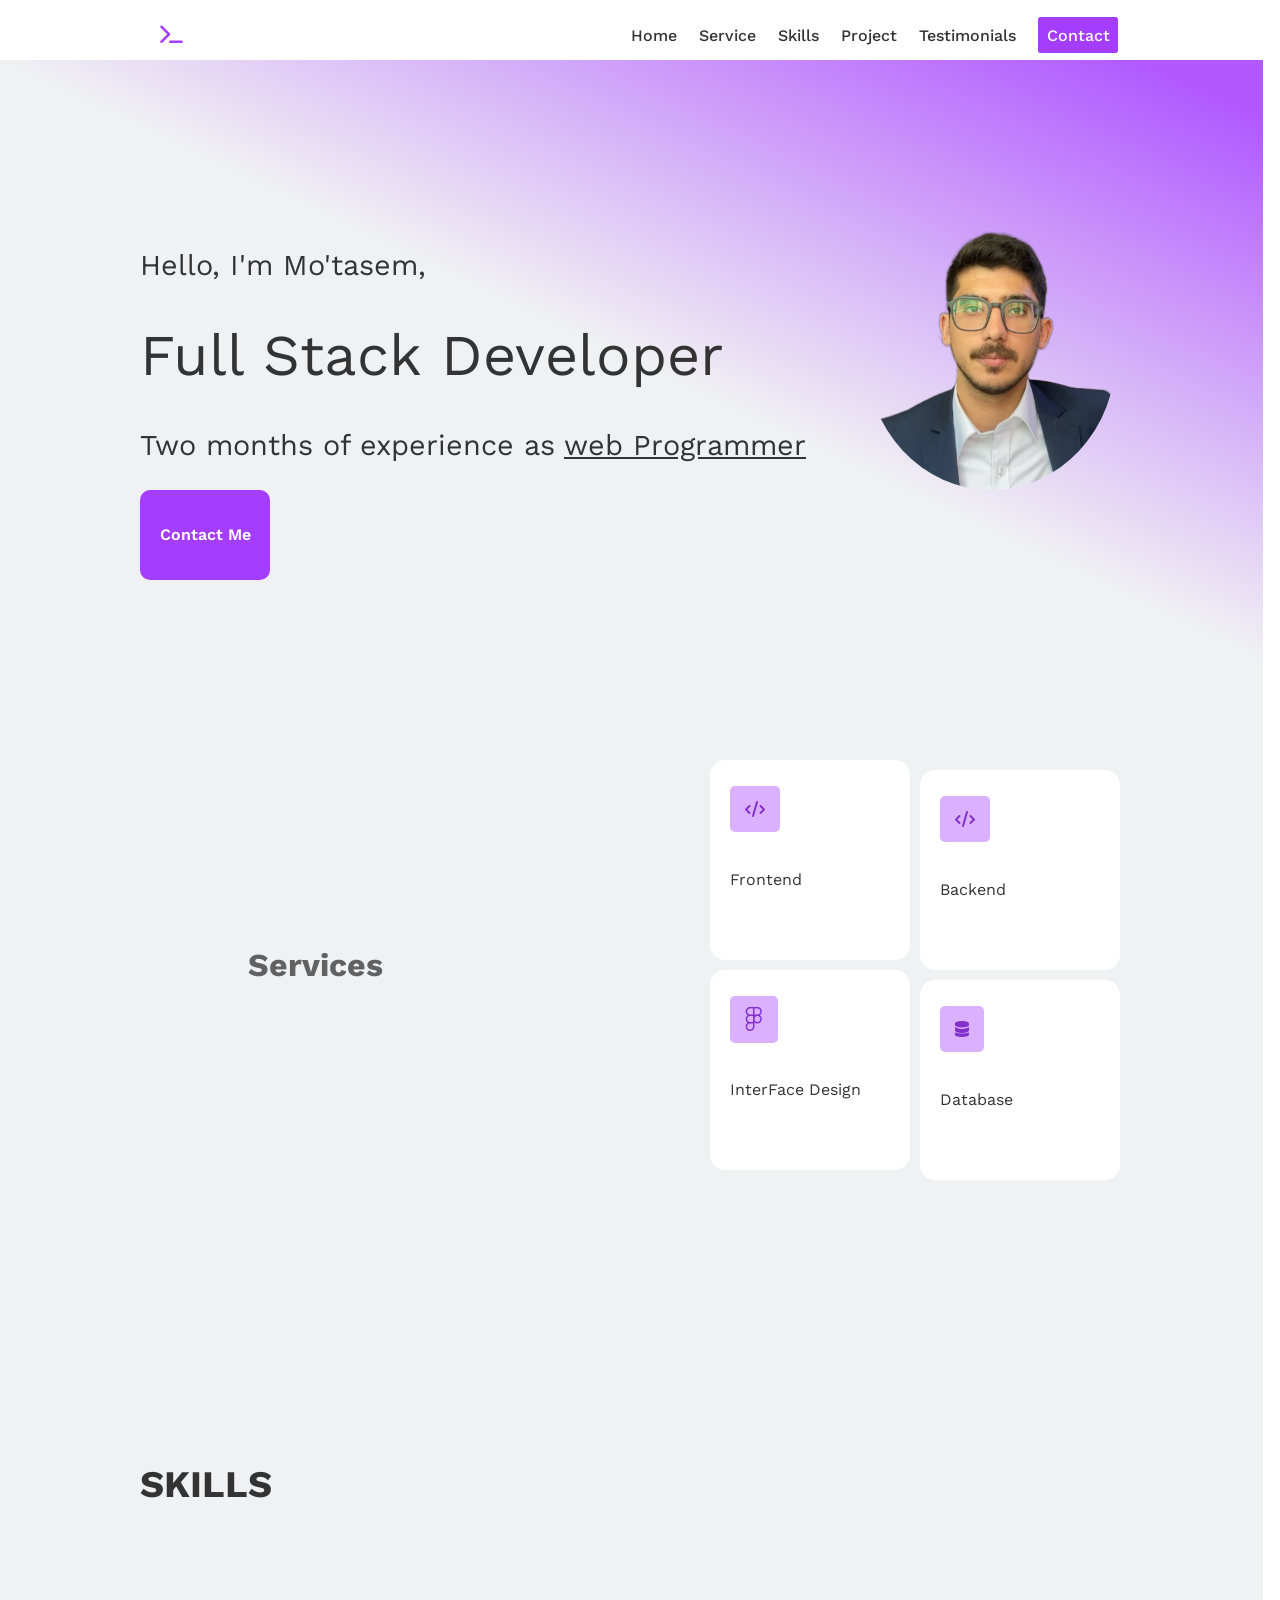
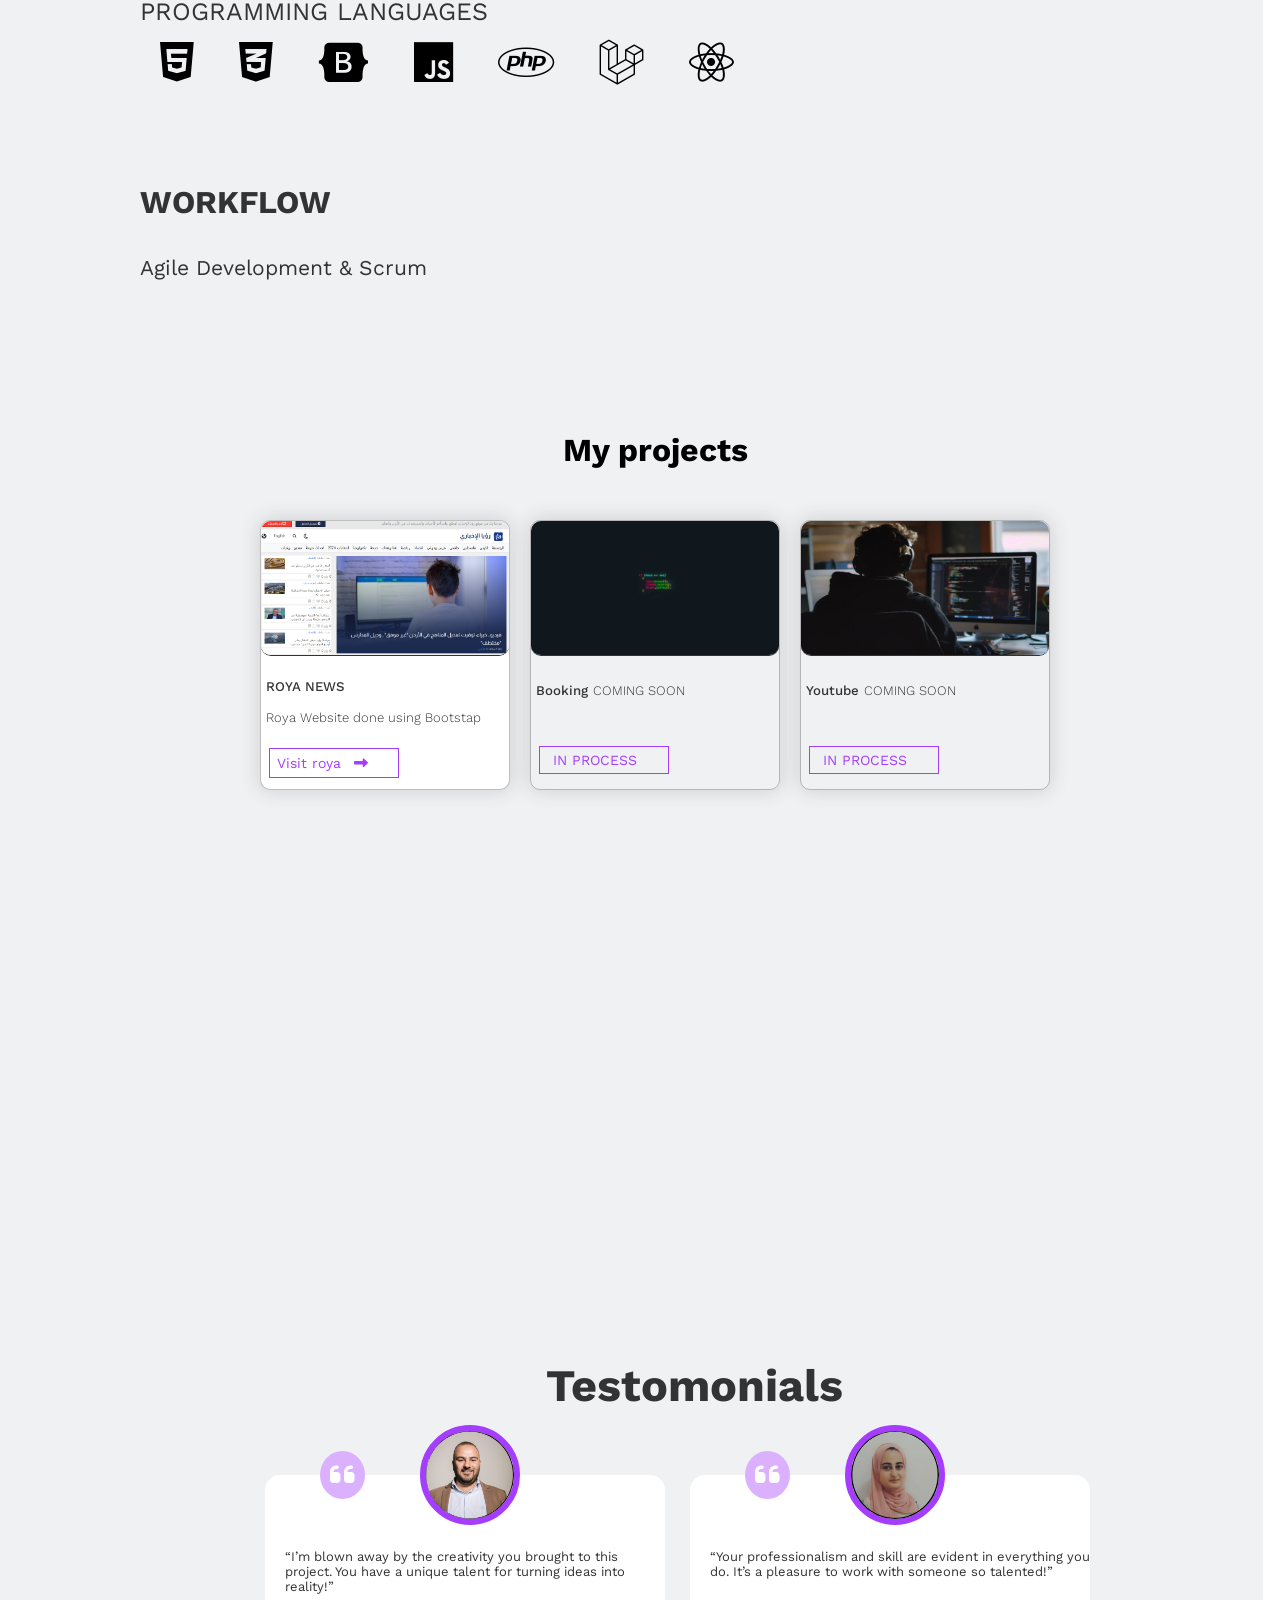
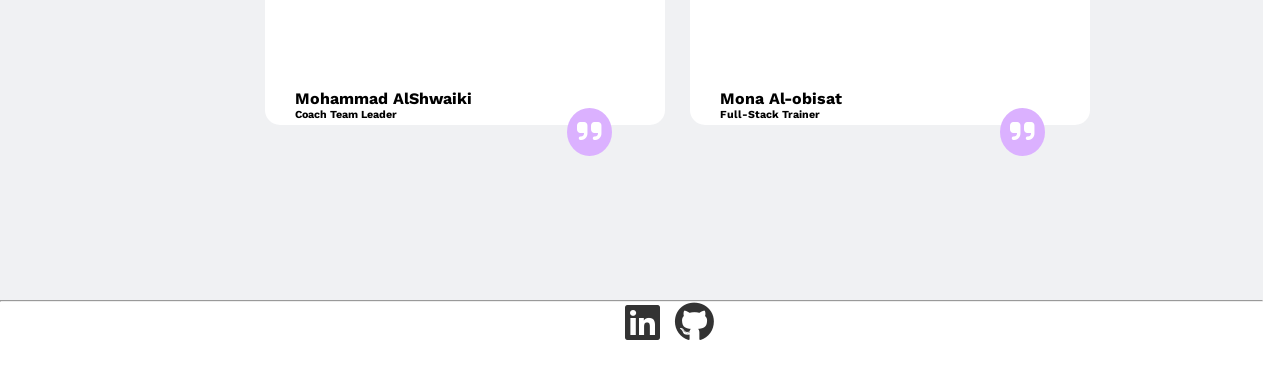
==== commit e6aa2606: "edit design and sections" ====
--- a/index.html
+++ b/index.html
@@ -3,727 +3,10 @@
 <head>
     <meta charset="UTF-8">
     <meta name="viewport" content="width=device-width, initial-scale=1.0">
-    <title>Document</title>
+    <title>Portfolio</title>
     <link rel="stylesheet" href="foliostyle.css">
     <link rel="stylesheet" href="css/all.css">
-    <style>
-        * {
-            box-sizing: border-box;
-            padding: 0%;
-            margin: 0%;
-        }
-
-        html {
-            scroll-behavior: smooth;
-        }
-
-        .page {
-            display: block;
-            width: fit-content;
-        }
-
-        /* start nav bar  */
-        header {
-            background-color: rgb(255, 255, 255);
-            padding-left: 140px;
-            padding-right: 140px;
-            position: sticky;
-            top: 0;
-            z-index: 5;
-        }
-        
-        .nav {
-            display: flex;  
-            flex-direction:row;
-            justify-content:space-between;
-            
-        }
-        
-        .nav .logo img {
-            width: 70px;
-            height: 50px;
-            margin: 20px;
-        }
-
-        .nav ul  {
-            display: inline-block;
-            align-content: center;
-            width: 640px;
-        }
-
-        .nav ul li  {
-            height: 50px;
-            display: inline;
-            padding-left: 18px;
-            font-size: 2ch;
-            font-family:work sans;
-            font-weight: 500;
-        }
-
-        .nav ul li a::before{
-            content:'';
-            position: absolute;
-            bottom: -10px;
-            left: 0;
-            width: 0%;
-            height: 2px;
-            background-color: #a53DFF;
-            transition: all .5s;
-        }
-
-        
-
-        .nav ul li a:hover::before {
-            width: 100%;
-                
-        }
-
-        .nav ul li .contactBtn:hover::before{
-            display: none;
-        }
-
-        .nav ul li .contactBtn:hover {
-            background-color: white;
-            color: #333333;
-            border: 2px solid #a53DFF;
-            transition: all 0.09s;
-        }
-
-        .nav ul li a {
-            display: inline;
-            text-decoration: none;
-            color: #333333;
-            position: relative;
-            
-        }
-
-        .nav ul li .contactBtn{
-            background-color: #a53DFF;
-            border-color: #a53DFF;
-            border-radius: 3px;
-            color: white;
-            width: 200px;
-            padding: 1.5%;
-        }
-        /* end nav bar */
-
-        /* home page  */
-        .main-container {
-            padding-left: 140px;
-            padding-right: 140px;
-            background: white; 
-            background: linear-gradient(to bottom left, #a43dffda 15%, rgb(64, 224, 208) 40%, #ffff 70%);
-            display: flex;
-            height: 600px;
-        }
-
-        .head-main {
-            display: flex;
-            align-content: center;
-            flex-wrap: wrap;
-            flex-direction: row;
-            line-height:10dvb;
-            justify-content: space-between;
-            padding-top: 80px;
-        }
-
-        .main-container .head-main img {
-            border-radius: 50%;
-            width: 200px;
-        }
-
-        .main-container ul li {
-            display: block;
-            color: #333333;
-            font-size: 2em;
-            font-family:work sans, sans-serif;
-        }
-
-        .main-container ul li p{
-            font-size: 2em;
-        }
-
-        .main-container a{
-        border-radius: 10px;
-        background-color: #a53DFF;
-        width: 130px;
-        font-size: medium;
-        font-family: work sans , sans-serif;
-        font-weight: 600;
-        padding-left: 20px;
-        text-decoration: none;
-        color: white
-    }
-
-    .main-container a:hover{
-        background-color: white;
-        border: 1px solid #333333;
-        color: #333333;
-        transition: all .1s;
-    }
-    /* end home page  */
-
-    /* start service section  */
-    .services {
-        padding-left: 140px;
-        padding-right: 140px;
-        background-color: #F0F1F3;
-        display: grid;
-        grid-template-columns: 400px 200px 200px;
-        grid-template-rows: 220px 220px;
-        gap: 10px;
-        height:40em;
-        width: 1263px;
-        padding-top: 80px;
-    }
-
-    .services .services-p {
-        grid-column: 1/ 2;
-        grid-row:  1/3;
-        color: rgb(98, 97, 97);
-        display: flex;
-        justify-content: center;
-        align-items: center;
-        font-family: work sans , sans-serif;
-    }
-
-
-    .services .services1 {
-        grid-column: 3;
-        grid-row: 1;
-        color: #333333;
-        background-color: rgb(255, 255, 255);
-        display: block;
-        padding-left:30px;
-        padding-top: 15px;
-        line-height: 70px;
-        align-items: center;
-        justify-content: center;
-        margin-top: 20px;
-        width: 180px;
-        height: 180px;
-        border-radius: 15px;
-        font-family: work sans , sans-serif;
-    }
-
-    .services .services1:hover{
-        box-shadow: 0px 0px 10px 10px #8431cc2f;
-        margin-bottom: 20px;
-        transition: all .4s;
-        transform: scale(1.05);
-    }
-
-    .services .services1 i{
-    padding: 15px;
-        color: #8431CC; 
-        background-color: #DBB1FF;
-        border-radius: 5px;
-    }
-
-    .services .services2 {
-        grid-column: 4;
-        grid-row: 1;
-        color: #333333;
-        background-color: rgb(255, 255, 255);
-        display: block;
-        padding-left:30px;
-        padding-top: 15px;
-        line-height: 70px;
-        align-items: center;
-        justify-content: center;
-        margin-top: 20px;
-        width: 180px;
-        height: 180px;
-        border-radius: 15px;
-        margin-top: 30px;
-        font-family: work sans , sans-serif;
-    }
-    .services .services2:hover{
-        box-shadow: 0px 0px 10px 10px #8431cc2f;
-        margin-bottom: 20px;
-        transition: all .4s;
-        transform: scale(1.05);
-    }
-
-    .services .services2 i{
-    padding: 23px 17px ;
-        color: #8431CC; 
-        background-color: #DBB1FF;
-        border-radius: 5px;
-    }
-
-    .services .services3 {
-        grid-column: 3;
-        grid-row: 2;
-        color: #333333;
-        background-color: rgb(255, 255, 255);
-        display: block;
-        padding-left:30px;
-        padding-top: 15px;
-        line-height: 70px;
-        align-items: center;
-        justify-content: center;
-        width: 180px;
-        height: 180px;
-        border-radius: 15px;
-        font-family: work sans , sans-serif;
-    }
-
-    .services .services3:hover{
-        box-shadow: 0px 0px 10px 10px #8431cc2f;
-        margin-bottom: 20px;
-        transition: all .4s;
-        transform: scale(1.05);
-    }
-
-    .services .services4 {
-        grid-column: 4;
-        grid-row: 2;
-        color: #333333;
-        background-color: rgb(255, 255, 255);
-        display: block;
-        padding-left:30px;
-        padding-top: 15px;
-        line-height: 70px;
-        align-items: center;
-        justify-content: center;
-        margin-top: 20px;
-        width: 180px;
-        height: 180px;
-        border-radius: 15px;
-        margin-top: 10px;
-        font-family: work sans , sans-serif;
-    }
-
-    .services .services4:hover{
-        box-shadow: 0px 0px 10px 10px #8431cc2f;
-        margin-bottom: 20px;
-        transition: all .4s;
-        transform: scale(1.05);
-    }
-    /* end services section */
-
-    
-    /* start skills section  */
-    .skills {
-        background-color: #F0F1F3;
-        display: grid;
-        padding-top: 120px;
-        grid-template-rows: 200px 150px 200px;
-        height: 700px;
-        padding-left: 140px;
-        padding-right: 140px;
-        font-family: work sans , sans-serif;
-    }
-
-    .skills .skills-p {
-    color: #333333;
-    font-size:2.5ch;
-    line-height:8ch;
-    }
-
-    .skills .skills-logo i  {
-        font-size: 45px;
-        margin: 20px;
-    }
-
-    .skills .skills-logo i:hover{
-        color: #a53DFF;
-        transition: all .3s;
-    }
-
-    .skills .workflow {
-        font-size: 2cap;
-        color: #333333;
-        line-height: 5ch;
-    }
-
-    .skills .workflow ul li {
-        display: block;
-    }
-    /* end skills section  */
-
-
-    /* start project section  */
-    .project {
-        background-color: #F0F1F3;
-        padding-left: 140px;
-        padding-right: 140px;
-        height: 100vh;
-        display: grid;
-        grid-template-columns: 100px 250px 250px 250px;
-        grid-template-rows: 100px 270px  ;  
-        gap: 20px;
-        font-family: work sans , sans-serif;
-    }
-
-    .project .project-p {
-        grid-column: 3;
-        grid-row: 1;
-        display: flex;
-        justify-content: center;
-        align-items: center;
-    }
-
-    .project .project1 {
-        background-color: #ffff;
-        grid-column: 2;
-        grid-row: 2/3;
-        display: flex;
-        flex-wrap: wrap;
-        justify-content: start;
-        align-items: start;
-        color: #333333;
-        border: 1px solid #33333350;
-        border-radius: 10px;
-        line-height: 0px;
-        box-shadow: 0px 0px 20px #33333330;
-    } 
-
-    .project .project1:hover {
-        transition: all .4s;
-        transform: scale(1.05);
-        background-color: #33333322;
-    }
-
-    .project .project1 img {
-        margin: 0%;
-        padding: 0%;
-        width: 250px;
-        border-radius: 10px;
-        height: 135px;
-        border-bottom: 1px solid #333333;
-    }
-
-    .project .project1 a{
-        padding-left: 10px;
-        border: 1px solid #a53DFF;
-        width: 130px;
-        color: #a53DFF;
-        margin-left: 8px;
-        padding: 7px;
-        font-size: 14px;
-        margin-bottom: -20px;
-        text-decoration: none;
-        
-    }
-
-    .project .project1 a i {
-        padding-left: 8px;
-    }
-
-    .project .project1 h5 {
-        padding-left: 5px;
-        font-weight: 500;
-    }
-    .project .project1 p {
-        font-weight: 300;
-        font-size: small;
-        padding-left: 5px;
-    }
-
-    .project .project2  {
-        grid-column: 3;
-        grid-row: 2;
-        display: flex;
-        flex-wrap: wrap;
-        justify-content: start;
-        align-items: start;
-        color: #333333;
-        border: 1px solid #33333350;
-        border-radius: 10px;
-        line-height: 0px;
-        box-shadow: 0px 0px 20px #33333330;
-        
-    } 
-
-    .project .project2:hover {
-        transition: all .4s;
-        transform: scale(1.05);
-        background-color: #33333322;
-    }
-
-    .project .project2 img {
-        margin: 0%;
-        padding: 0%;
-        width: 250px;
-        border-radius: 10px;
-        height: 135px;
-        border-bottom: 1px solid #333333;
-    }
-
-    .project .project2 a{
-        padding-left: 10px;
-        border: 1px solid #a53DFF;
-        width: 130px;
-        color: #a53DFF;
-        margin-left: 8px;
-        padding: 13px;
-        font-size: 14px;
-        margin-bottom: -20px;
-        text-decoration: none;
-        margin-top: 20px;
-    }
-
-    .project .project2 a i {
-        padding-left: 8px;
-    }
-
-    .project .project2 h5 {
-        padding-left: 5px;
-        font-weight: 500;
-    }
-    .project .project2 p {
-        font-weight: 300;
-        font-size: small;
-        padding-left: 5px;
-    }
-    /* end project sectio  */
-
-    /* start testimonial section  */
-    .testimonials-container {
-        padding-left: 140px;
-        padding-right: 140px;
-        background-color: #F0F1F3;
-        display: grid;
-        grid-template-columns: 100px 400px 400px ;
-        grid-template-rows: 150px 250px;
-        height: 600px;
-        gap: 25px;
-        font-family: work sans , sans-serif;
-    }
-
-    .testimonials-container .tetimonials-paragraph {
-        grid-column: 2 /span 3;
-        grid-row: 1;
-        font-size: 2.5vb;
-        padding-top: 20px;
-        color: #333333;
-        display: flex;
-        justify-content: center;
-        align-items: center;
-    }
-
-    .testimonials-container .testimonials-box1 {
-        background-color: white;
-        grid-column: 2;
-        grid-row: 2;
-        display: block;
-        border-radius: 15px;
-    }
-
-    .testimonials-container .testimonials-box1 .testoDetails {
-        display: flex;
-        flex-direction: row;
-        flex-wrap: wrap;
-        width: 220px;
-        margin-top: -10px;
-    }
-
-   
-    .testimonials-container .testimonials-box1 img{
-        position:relative;
-        bottom: 60px;
-        border: 6px solid #a53DFF;
-        left: 155px;
-        width: 100px;
-        height: 100px;
-        border-radius: 50%;
-        margin-top: 10px;
-    }
-
-    .testimonials-container .testimonials-box1 h6{
-        margin-left: 30px;
-        
-    }
-
-    .testimonials-container .testimonials-box1 h4{
-        margin-left: 30px;
-    }
-
-    .testimonials-container .testimonials-box1 p {
-        color: #333333;
-        font-size: small;
-        position: relative;
-        bottom: 50px;
-        width: 400px;
-        height: 100px;
-        padding-left: 20px;
-    }
-
-    .testimonials-container .testimonials-box1 i{
-        position: relative;
-        bottom: 100px;
-        right: 50px;
-        border-radius: 50%;
-        background-color: #DBB1FF;
-        padding: 10px;
-        font-size: 28px;
-    }
-
-    .testimonials-container .testimonials-box1 .testoDetails i {
-        position: relative;
-        top: 0px;
-        left: 250px;
-        border-radius: 50%;
-        color: white;
-        background-color: #DBB1FF;
-        padding: 10px;
-        font-size: 28px;
-    }
-
-    .testimonials-container .testimonials-box2 {
-        background-color: white;
-        grid-column: 3;
-        grid-row: 2;
-        display: block;
-        border-radius: 15px;
-    }
-
-    .testimonials-container .testimonials-box2 .testoDetails {
-        display: flex;
-        flex-direction: row;
-        flex-wrap: wrap;
-        width: 200px;
-        margin-top: -10px;
-    }
-
-
-    .testimonials-container .testimonials-box2 img{
-        position:relative;
-        bottom: 60px;
-        border: 6px solid #a53DFF;
-        left: 155px;
-        width: 100px;
-        height: 100px;
-        border-radius: 50%;
-        margin-top: 10px;
-    }
-
-    .testimonials-container .testimonials-box2 h6{
-        margin-left: 30px;
-        
-    }
-
-    .testimonials-container .testimonials-box2 h4{
-        margin-left: 30px;
-    }
-
-    .testimonials-container .testimonials-box2 p {
-        color: #333333;
-        font-size: small;
-        position: relative;
-        bottom: 50px;
-        width: 400px;
-        height: 100px;
-        padding-left: 20px;
-    }
-
-    .testimonials-container .testimonials-box2 i{
-        position: relative;
-        bottom: 100px;
-        right: 50px;
-        border-radius: 50%;
-        background-color: #DBB1FF;
-        padding: 10px;
-        font-size: 28px;
-    }
-
-    .testimonials-container .testimonials-box2 .testoDetails i {
-        position: relative;
-        top: 0px;
-        left: 250px;
-        border-radius: 50%;
-        color: white;
-        background-color: #DBB1FF;
-        padding: 10px;
-        font-size: 28px;
-    }
-    /* end testimonial section  */
-
-       /* .achievement-container {
-        padding-left: 140px;
-        padding-right: 140px;
-        background-color: rgb(255, 255, 255);
-        display: grid;
-        grid-template-columns: repeat(3, 1fr);
-        grid-template-rows: 250px 200px;
-        height: 600px;
-        gap: 25px;
-       }
-
-       .achievement-container .achievement-paragraph {
-        grid-column: 2;
-        grid-row: 1;
-        font-size: 2.5vb;
-        padding-top: 20px;
-        color: rgb(98, 97, 97);
-        display: flex;
-        justify-content: center;
-        align-items: center;
-       }
-
-       .achievement-container .achievement-box1 {
-        background-color: rgb(98, 97, 97);
-        grid-column: 1;
-        grid-row: 2;
-       }
-
-       .achievement-container .achievement-box1 img{
-        float: left;
-        border-radius: 50%;
-        margin-top: 10px;
-       }
-
-
-       .achievement-container .achievement-box2 {
-        background-color: rgb(98, 97, 97);
-        grid-column: 2;
-        grid-row: 2;
-       }
-
-       
-
-       .achievement-container .achievement-box2 img{
-        float: left;
-        border-radius: 50%;
-        margin-top: 10px;
-       }
-
-
-       .achievement-container p{
-        font-size: 2.5ch;
-        padding: 15px;
-        color: rgba(255, 255, 255, 0.79);
-       } */
-
-    .footer {
-        background-color: rgb(255, 255, 255);
-        height: 80px;
-        padding-left: 140px;
-        padding-right: 140px;
-        display: flex;
-        justify-content: center;
-    }
-
-       .footer .footer-logo {
-        display: flex;
-        justify-content: end;
-        margin-left: 60px;
-       }
-
-       .footer .footer-logo i { 
-        padding-left: 15px; 
-        font-size: 40px;
-        margin: auto;
-        color: #333333;
-       }
-
-       footer .footer-logo i:hover {
-        color: #8431CC;
-        transform: all .4s;
-       }
-    </style>
+    <link rel="stylesheet" href="./css/style.css">
     <link rel="preconnect" href="https://fonts.googleapis.com">
     <link rel="preconnect" href="https://fonts.gstatic.com" crossorigin>
     <link href="https://fonts.googleapis.com/css2?family=Work+Sans:ital,wght@0,100..900;1,100..900&display=swap" rel="stylesheet">
@@ -732,14 +15,14 @@
     <div class="page">
     <header>
         <div class="nav">
-            <div class="logo"><img src="imgs/Motasem.logo.png" alt="Motasem logo"></div>
+            <div class="logo"><i class="fa-solid fa-terminal"></i></div>
         <ul>
             <li><a href="#home">Home</a></li>
             <li><a href="#services">Service</a></li>
             <li><a href="#skills">Skills</a></li>
             <li><a href="#project">Project</a></li>
             <li><a href="#testimonials">Testimonials</a></li>
-            <li><a href="#achievement">Achievement</a></li>
+            <!-- <li><a href="#achievement">Achievement</a></li> -->
             <li><a class="contactBtn" href="">Contact</a></li>
         </ul>
         </div>
@@ -750,24 +33,25 @@
             <div id="home"></div>
             <div class="head-main">
             <ul>
-                <li>Hello, I'm Motasem,</li>
-                <li><p>HTML CSS Developer</p></li>
-                <li>With month of experience <u>web programming</u></li>
+                <li>Hello, I'm Mo'tasem,</li>
+                <li><p>Full Stack Developer</p></li>
+                <li>Two months of experience as <u>web Programmer</u></li>
             </ul>
-            <img src="mypic.jpg" alt="">
+            <img src="imgs/mypic.png" alt="">
             <a href="mailto:motasem.baseet@gmail.com">Contact Me</a>
         </div>
         </div>
         <div class="services">
-            
+            <div id="service"></div>
             <h1 class="services-p">Services</h1>
-                <div class="services1"><i class="fa-solid fa-code"></i><p>WEB DESIGN</p></div>
-                <div class="services2"><i class="fa-brands fa-figma fa-xl"></i><p>FIGMA</p></div>
-                <div class="services3"><p>COMING SOON</p></div>
-                <div class="services4"><p>COMING SOON</p></div>
+                <div class="services1"><i class="fa-solid fa-code"></i><p>Frontend </p></div>
+                <div class="services2"><i class="fa-solid fa-code"></i><p>Backend</p></div>
+                <div class="services3"><i class="fa-brands fa-figma fa-xl"></i><p>InterFace Design</p></div>
+                <div class="services4"><i class="fa-solid fa-database"></i><p> Database</p></div>
         </div>
 
         <div class="skills">
+            
             <div class="skills-p">
             <h2>SKILLS</h2>
             <p>PROGRAMMING LANGUAGES</p>
@@ -777,7 +61,10 @@
             <i class="fa-brands fa-css3-alt"></i>
             <i class="fa-brands fa-bootstrap"></i>
             <i class="fa-brands fa-js"></i>
-            </div>
+            <i class="fa-brands fa-php"></i>
+            <i class="fa-brands fa-laravel"></i>
+            <i class="fa-brands fa-react"></i>
+        </div>
             <div class="workflow">
             <h2>WORKFLOW</h2>
             <ul>
@@ -786,7 +73,7 @@
         </div>
             </div>
 
-            <div class="project">
+           <div class="project">
                 <div id="project"></div>
                 <div class="project-p">
                     <h1>My projects</h1>
@@ -794,6 +81,7 @@
                     <div class="project1"><img src="imgs/RoyaSite.PNG" alt=""><h5>ROYA NEWS</h5><p>Roya Website done using Bootstap</p><a href="">Visit roya <i class="fa-solid fa-right-long"></i></a></div>
 
                     <div class="project2"><img src="imgs/project2.bg.webp" alt=""><h5>Booking</h5><p>COMING SOON</p><a href=""> IN PROCESS</a></div>
+                    <div class="project3"><img src="imgs/project3.bg.webp" alt=""><h5>Youtube</h5><p>COMING SOON</p><a href=""> IN PROCESS</a></div>
             </div>
 
             <div class="testimonials-container">
@@ -805,19 +93,19 @@
                     <p>“I’m blown away by the creativity you brought to this project. You have a unique talent for turning ideas into reality!” </p>
                     <div class="testoDetails">
                     <h4>Mohammad AlShwaiki</h4>
-                    <h6>CEO</h6>
+                    <h6>Coach Team Leader</h6>
                     <i class="fa-solid fa-quote-right"></i>
                     </div>
-                </div>
+                </div> 
 
 
                 <div class="testimonials-box2">
-                    <img width="100px"src="../imgs/mona.PNG" alt="">
+                    <img width="100px"src="./imgs/mona.PNG" alt="">
                     <i class="fa-solid fa-quote-left" style="color: #ffffff;"></i>
                     <p>“Your professionalism and skill are evident in everything you do. It’s a pleasure to work with someone so talented!”</p>
                     <div class="testoDetails">
                         <h4> Mona Al-obisat</h4>
-                        <h6>CEO</h6>
+                        <h6>Full-Stack Trainer</h6>
                         <i class="fa-solid fa-quote-right"></i>
                         </div>
                 </div>
--- a/css/style.css
+++ b/css/style.css
@@ -0,0 +1,795 @@
+
+* {
+    box-sizing: border-box;
+    padding: 0%;
+    margin: 0%;
+}
+
+html {
+    scroll-behavior: smooth;
+}
+
+.page {
+    display: block;
+    width: fit-content;
+}
+
+/* start nav bar  */
+header {
+    background-color: rgb(255, 255, 255);
+    height: 60px;
+    padding-left: 140px;
+    padding-right: 140px;
+    position: sticky;
+    top: 0;
+    z-index: 5;
+}
+
+.nav {
+    display: flex;  
+    flex-direction:row;
+    justify-content:space-between;
+    padding-top: 5px;
+    
+}
+
+.nav .logo i {
+    font-size: 20px;
+    color: #a53DFF;
+    margin: 20px;
+}
+
+.nav ul  {
+    display: inline-block;
+    align-content: center;
+    width: 640px;
+    padding-left: 130px;
+   
+}
+
+.nav ul li  {
+    height: 50px;
+    display: inline;
+    padding-left: 18px;
+    font-size: 2ch;
+    font-family:work sans;
+    font-weight: 500;
+}
+
+.nav ul li a::before{
+    content:'';
+    position: absolute;
+    bottom: -10px;
+    left: 0;
+    width: 0%;
+    height: 2px;
+    background-color: #a53DFF;
+    transition: all .5s;
+}
+
+
+
+.nav ul li a:hover::before {
+    width: 100%;
+        
+}
+
+.nav ul li .contactBtn:hover::before{
+    display: none;
+}
+
+.nav ul li .contactBtn:hover {
+    background-color: white;
+    color: #333333;
+    border: 2px solid #a53DFF;
+    transition: all 0.09s;
+}
+
+.nav ul li a {
+    display: inline;
+    text-decoration: none;
+    color: #333333;
+    position: relative;
+    
+}
+
+.nav ul li .contactBtn{
+    background-color: #a53DFF;
+    border: 1px solid #a53DFF;
+    border-radius: 3px;
+    color: white;
+    width: 200px;
+    padding: 1.5%;
+}
+/* end nav bar */
+
+/* home page  */
+.main-container {
+    padding-left: 140px;
+    padding-right: 140px;
+    background: white; 
+    background: linear-gradient(to bottom left, #a43dffda 5%,  #F0F1F3 50%);
+    display: flex;
+    height: 600px;
+    width: 1263px;
+}
+
+.head-main {
+    display: flex;
+    align-content: center;
+    flex-wrap: wrap;
+    flex-direction: row;
+    line-height:10dvb;
+    /* justify-content: ; */
+    padding-top: 80px;
+}
+
+.main-container .head-main img {
+    border-radius: 50%;
+    width: 250px;
+    margin-left: 60px;
+}
+
+.main-container ul li {
+    display: block;
+    color: #333333;
+    font-size: 1.8em;
+    font-family:work sans, sans-serif;
+}
+
+.main-container ul li p{
+    font-size: 2em;
+    
+}
+
+.main-container a{
+border-radius: 10px;
+background-color: #a53DFF;
+width: 130px;
+font-size: medium;
+font-family: work sans , sans-serif;
+font-weight: 600;
+padding-left: 20px;
+text-decoration: none;
+color: white;
+}
+
+.main-container a:hover{
+background-color: white;
+border:1px solid #a53DFF;
+color: #333333;
+transition: all .1s;
+}
+/* end home page  */
+
+/* start service section  */
+.services {
+padding-left: 140px;
+padding-right: 140px;
+background-color: #F0F1F3;
+display: grid;
+grid-template-columns: 350px 200px 200px;
+grid-template-rows: 220px 220px;
+gap: 10px;
+height:40em;
+width: 1263px;
+padding-top: 80px;
+}
+
+.services .services-p {
+grid-column: 1/ 2;
+grid-row:  1/3;
+color: rgb(98, 97, 97);
+display: flex;
+justify-content: center;
+align-items: center;
+font-family: work sans , sans-serif;
+}
+
+
+.services .services1 {
+grid-column: 3;
+grid-row: 1;
+color: #333333;
+background-color: rgb(255, 255, 255);
+display: block;
+padding-left:20px;
+padding-top: 15px;
+line-height: 70px;
+align-items: center;
+justify-content: center;
+margin-top: 20px;
+width: 200px;
+height: 200px;
+border-radius: 15px;
+font-family: work sans , sans-serif;
+}
+
+.services .services1:hover{
+box-shadow: 0px 0px 10px 10px #8431cc2f;
+margin-bottom: 20px;
+transition: all .4s;
+transform: scale(1.05);
+}
+
+.services .services1 i{
+padding: 15px;
+color: #8431CC; 
+background-color: #DBB1FF;
+border-radius: 5px;
+}
+
+.services .services2 {
+grid-column: 4;
+grid-row: 1;
+color: #333333;
+background-color: rgb(255, 255, 255);
+display: block;
+padding-left:20px;
+padding-top: 15px;
+line-height: 70px;
+align-items: center;
+justify-content: center;
+margin-top: 20px;
+width: 200px;
+height: 200px;
+border-radius: 15px;
+margin-top: 30px;
+font-family: work sans , sans-serif;
+}
+.services .services2:hover{
+box-shadow: 0px 0px 10px 10px #8431cc2f;
+margin-bottom: 20px;
+transition: all .4s;
+transform: scale(1.05);
+}
+
+.services .services2 i{
+padding: 15px;
+color: #8431CC; 
+background-color: #DBB1FF;
+border-radius: 5px;
+}
+
+.services .services3 {
+grid-column: 3;
+grid-row: 2;
+color: #333333;
+background-color: rgb(255, 255, 255);
+display: block;
+padding-left:20px;
+padding-top: 15px;
+line-height: 70px;
+align-items: center;
+justify-content: center;
+width: 200px;
+height: 200px;
+border-radius: 15px;
+font-family: work sans , sans-serif;
+}
+
+.services .services3:hover{
+box-shadow: 0px 0px 10px 10px #8431cc2f;
+margin-bottom: 20px;
+transition: all .4s;
+transform: scale(1.05);
+}
+
+.services .services3 i{
+padding: 23px 15px;
+color: #8431CC; 
+background-color: #DBB1FF;
+border-radius: 5px;
+}
+
+.services .services4 {
+grid-column: 4;
+grid-row: 2;
+color: #333333;
+background-color: rgb(255, 255, 255);
+display: block;
+padding-left:20px;
+padding-top: 15px;
+line-height: 70px;
+align-items: center;
+justify-content: center;
+margin-top: 20px;
+width: 200px;
+height: 200px;
+border-radius: 15px;
+margin-top: 10px;
+font-family: work sans , sans-serif;
+}
+
+.services .services4:hover{
+box-shadow: 0px 0px 10px 10px #8431cc2f;
+margin-bottom: 20px;
+transition: all .4s;
+transform: scale(1.05);
+}
+
+.services .services4 i{
+    padding: 15px;
+    color: #8431CC; 
+    background-color: #DBB1FF;
+    border-radius: 5px;
+    }
+/* end services section */
+
+
+/* start skills section  */
+.skills {
+background-color: #F0F1F3;
+display: grid;
+padding-top: 120px;
+grid-template-rows: 200px 150px 200px;
+height: 700px;
+padding-left: 140px;
+padding-right: 140px;
+font-family: work sans , sans-serif;
+}
+
+.skills .skills-p {
+color: #333333;
+font-size:2.5ch;
+line-height:8ch;
+}
+
+.skills .skills-logo i  {
+font-size: 45px;
+margin: 20px;
+}
+
+.skills .skills-logo i:hover{
+color: #a53DFF;
+transition: all .3s;
+}
+
+.skills .workflow {
+font-size: 2cap;
+color: #333333;
+line-height: 5ch;
+}
+
+.skills .workflow ul li {
+display: block;
+}
+/* end skills section  */
+
+
+/* start project section  */
+.project {
+background-color: #F0F1F3;
+padding-left: 140px;
+padding-right: 140px;
+height: 100vh;
+display: grid;
+grid-template-columns: 100px 250px 250px 250px;
+grid-template-rows: 100px 270px  ;  
+gap: 20px;
+font-family: work sans , sans-serif;
+}
+
+.project .project-p {
+grid-column: 3;
+grid-row: 1;
+display: flex;
+justify-content: center;
+align-items: center;
+}
+
+.project .project1 {
+background-color: #ffff;
+grid-column: 2;
+grid-row: 2/3;
+display: flex;
+flex-wrap: wrap;
+justify-content: start;
+align-items: start;
+color: #333333;
+border: 1px solid #33333350;
+border-radius: 10px;
+line-height: 0px;
+box-shadow: 0px 0px 20px #33333330;
+} 
+
+.project .project1:hover {
+transition: all .4s;
+transform: scale(1.05);
+background-color: #33333322;
+}
+
+.project .project1 img {
+margin: 0%;
+padding: 0%;
+width: 250px;
+border-radius: 10px;
+height: 135px;
+border-bottom: 1px solid #333333;
+}
+
+.project .project1 a{
+padding-left: 10px;
+border: 1px solid #a53DFF;
+width: 130px;
+color: #a53DFF;
+margin-left: 8px;
+padding: 7px;
+font-size: 14px;
+margin-bottom: -20px;
+text-decoration: none;
+
+}
+
+.project .project1 a i {
+padding-left: 8px;
+}
+
+.project .project1 h5 {
+padding-left: 5px;
+font-weight: 500;
+}
+.project .project1 p {
+font-weight: 300;
+font-size: small;
+padding-left: 5px;
+}
+
+.project .project2  {
+grid-column: 3;
+grid-row: 2;
+display: flex;
+flex-wrap: wrap;
+justify-content: start;
+align-items: start;
+color: #333333;
+border: 1px solid #33333350;
+border-radius: 10px;
+line-height: 0px;
+box-shadow: 0px 0px 20px #33333330;
+
+} 
+
+.project .project2:hover {
+transition: all .4s;
+transform: scale(1.05);
+background-color: #33333322;
+}
+
+.project .project2 img {
+margin: 0%;
+padding: 0%;
+width: 250px;
+border-radius: 10px;
+height: 135px;
+border-bottom: 1px solid #333333;
+}
+
+.project .project2 a{
+padding-left: 10px;
+border: 1px solid #a53DFF;
+width: 130px;
+color: #a53DFF;
+margin-left: 8px;
+padding: 13px;
+font-size: 14px;
+margin-bottom: -20px;
+text-decoration: none;
+margin-top: 20px;
+}
+
+.project .project2 a i {
+padding-left: 8px;
+}
+
+.project .project2 h5 {
+padding-left: 5px;
+font-weight: 500;
+}
+.project .project2 p {
+font-weight: 300;
+font-size: small;
+padding-left: 5px;
+}
+
+.project .project3  {
+grid-column: 4;
+grid-row: 2;
+display: flex;
+flex-wrap: wrap;
+justify-content: start;
+align-items: start;
+color: #333333;
+border: 1px solid #33333350;
+border-radius: 10px;
+line-height: 0px;
+box-shadow: 0px 0px 20px #33333330;
+
+} 
+
+.project .project3:hover {
+transition: all .4s;
+transform: scale(1.05);
+background-color: #33333322;
+}
+
+.project .project3 img {
+margin: 0%;
+padding: 0%;
+width: 250px;
+border-radius: 10px;
+height: 135px;
+border-bottom: 1px solid #333333;
+}
+
+.project .project3 a{
+padding-left: 10px;
+border: 1px solid #a53DFF;
+width: 130px;
+color: #a53DFF;
+margin-left: 8px;
+padding: 13px;
+font-size: 14px;
+margin-bottom: -20px;
+text-decoration: none;
+margin-top: 20px;
+}
+
+.project .project3 a i {
+padding-left: 8px;
+}
+
+.project .project3 h5 {
+padding-left: 5px;
+font-weight: 500;
+}
+.project .project3 p {
+font-weight: 300;
+font-size: small;
+padding-left: 5px;
+}
+/* end project sectio  */
+
+/* start testimonial section  */
+.testimonials-container {
+padding-left: 140px;
+padding-right: 140px;
+background-color: #F0F1F3;
+display: grid;
+grid-template-columns: 100px 400px 400px ;
+grid-template-rows: 150px 250px;
+height: 600px;
+gap: 25px;
+font-family: work sans , sans-serif;
+}
+
+.testimonials-container .tetimonials-paragraph {
+grid-column: 2 /span 3;
+grid-row: 1;
+font-size: 2.5vb;
+padding-top: 20px;
+color: #333333;
+display: flex;
+justify-content: center;
+align-items: center;
+}
+
+.testimonials-container .testimonials-box1 {
+background-color: white;
+grid-column: 2;
+grid-row: 2;
+display: block;
+border-radius: 15px;
+}
+
+.testimonials-container .testimonials-box1 .testoDetails {
+display: flex;
+flex-direction: row;
+flex-wrap: wrap;
+width: 220px;
+margin-top: -10px;
+}
+
+
+.testimonials-container .testimonials-box1 img{
+position:relative;
+bottom: 60px;
+border: 6px solid #a53DFF;
+left: 155px;
+width: 100px;
+height: 100px;
+border-radius: 50%;
+margin-top: 10px;
+}
+
+.testimonials-container .testimonials-box1 h6{
+margin-left: 30px;
+
+}
+
+.testimonials-container .testimonials-box1 h4{
+margin-left: 30px;
+}
+
+.testimonials-container .testimonials-box1 p {
+color: #333333;
+font-size: small;
+position: relative;
+bottom: 50px;
+width: 400px;
+height: 100px;
+padding-left: 20px;
+}
+
+.testimonials-container .testimonials-box1 i{
+position: relative;
+bottom: 100px;
+right: 50px;
+border-radius: 50%;
+background-color: #DBB1FF;
+padding: 10px;
+font-size: 28px;
+}
+
+.testimonials-container .testimonials-box1 .testoDetails i {
+position: relative;
+top: 0px;
+left: 170px;
+border-radius: 50%;
+color: white;
+background-color: #DBB1FF;
+padding: 10px;
+font-size: 28px;
+}
+
+.testimonials-container .testimonials-box2 {
+background-color: white;
+grid-column: 3;
+grid-row: 2;
+display: block;
+border-radius: 15px;
+}
+
+.testimonials-container .testimonials-box2 .testoDetails {
+display: flex;
+flex-direction: row;
+flex-wrap: wrap;
+width: 200px;
+margin-top: -10px;
+}
+
+
+.testimonials-container .testimonials-box2 img{
+position:relative;
+bottom: 60px;
+border: 6px solid #a53DFF;
+left: 155px;
+width: 100px;
+height: 100px;
+border-radius: 50%;
+margin-top: 10px;
+}
+
+.testimonials-container .testimonials-box2 h6{
+margin-left: 30px;
+
+}
+
+.testimonials-container .testimonials-box2 h4{
+margin-left: 30px;
+}
+
+.testimonials-container .testimonials-box2 p {
+color: #333333;
+font-size: small;
+position: relative;
+bottom: 50px;
+width: 400px;
+height: 100px;
+padding-left: 20px;
+}
+
+.testimonials-container .testimonials-box2 i{
+position: relative;
+bottom: 100px;
+right: 50px;
+border-radius: 50%;
+background-color: #DBB1FF;
+padding: 10px;
+font-size: 28px;
+}
+
+.testimonials-container .testimonials-box2 .testoDetails i {
+position: relative;
+top: 0px;
+left: 180px;
+border-radius: 50%;
+color: white;
+background-color: #DBB1FF;
+padding: 10px;
+font-size: 28px;
+}
+/* end testimonial section  */
+
+/* .achievement-container {
+padding-left: 140px;
+padding-right: 140px;
+background-color: rgb(255, 255, 255);
+display: grid;
+grid-template-columns: repeat(3, 1fr);
+grid-template-rows: 250px 200px;
+height: 600px;
+gap: 25px;
+}
+
+.achievement-container .achievement-paragraph {
+grid-column: 2;
+grid-row: 1;
+font-size: 2.5vb;
+padding-top: 20px;
+color: rgb(98, 97, 97);
+display: flex;
+justify-content: center;
+align-items: center;
+}
+
+.achievement-container .achievement-box1 {
+background-color: rgb(98, 97, 97);
+grid-column: 1;
+grid-row: 2;
+}
+
+.achievement-container .achievement-box1 img{
+float: left;
+border-radius: 50%;
+margin-top: 10px;
+}
+
+
+.achievement-container .achievement-box2 {
+background-color: rgb(98, 97, 97);
+grid-column: 2;
+grid-row: 2;
+}
+
+
+
+.achievement-container .achievement-box2 img{
+float: left;
+border-radius: 50%;
+margin-top: 10px;
+}
+
+
+.achievement-container p{
+font-size: 2.5ch;
+padding: 15px;
+color: rgba(255, 255, 255, 0.79);
+} */
+
+.footer {
+background-color: rgb(255, 255, 255);
+height: 80px;
+padding-left: 140px;
+padding-right: 140px;
+display: flex;
+justify-content: center;
+}
+
+.footer .footer-logo {
+display: flex;
+justify-content: end;
+margin-left: 60px;
+}
+
+.footer .footer-logo i { 
+padding-left: 15px; 
+font-size: 40px;
+margin: auto;
+color: #333333;
+}
+
+footer .footer-logo i:hover {
+color: #8431CC;
+transform: all .4s;
+}
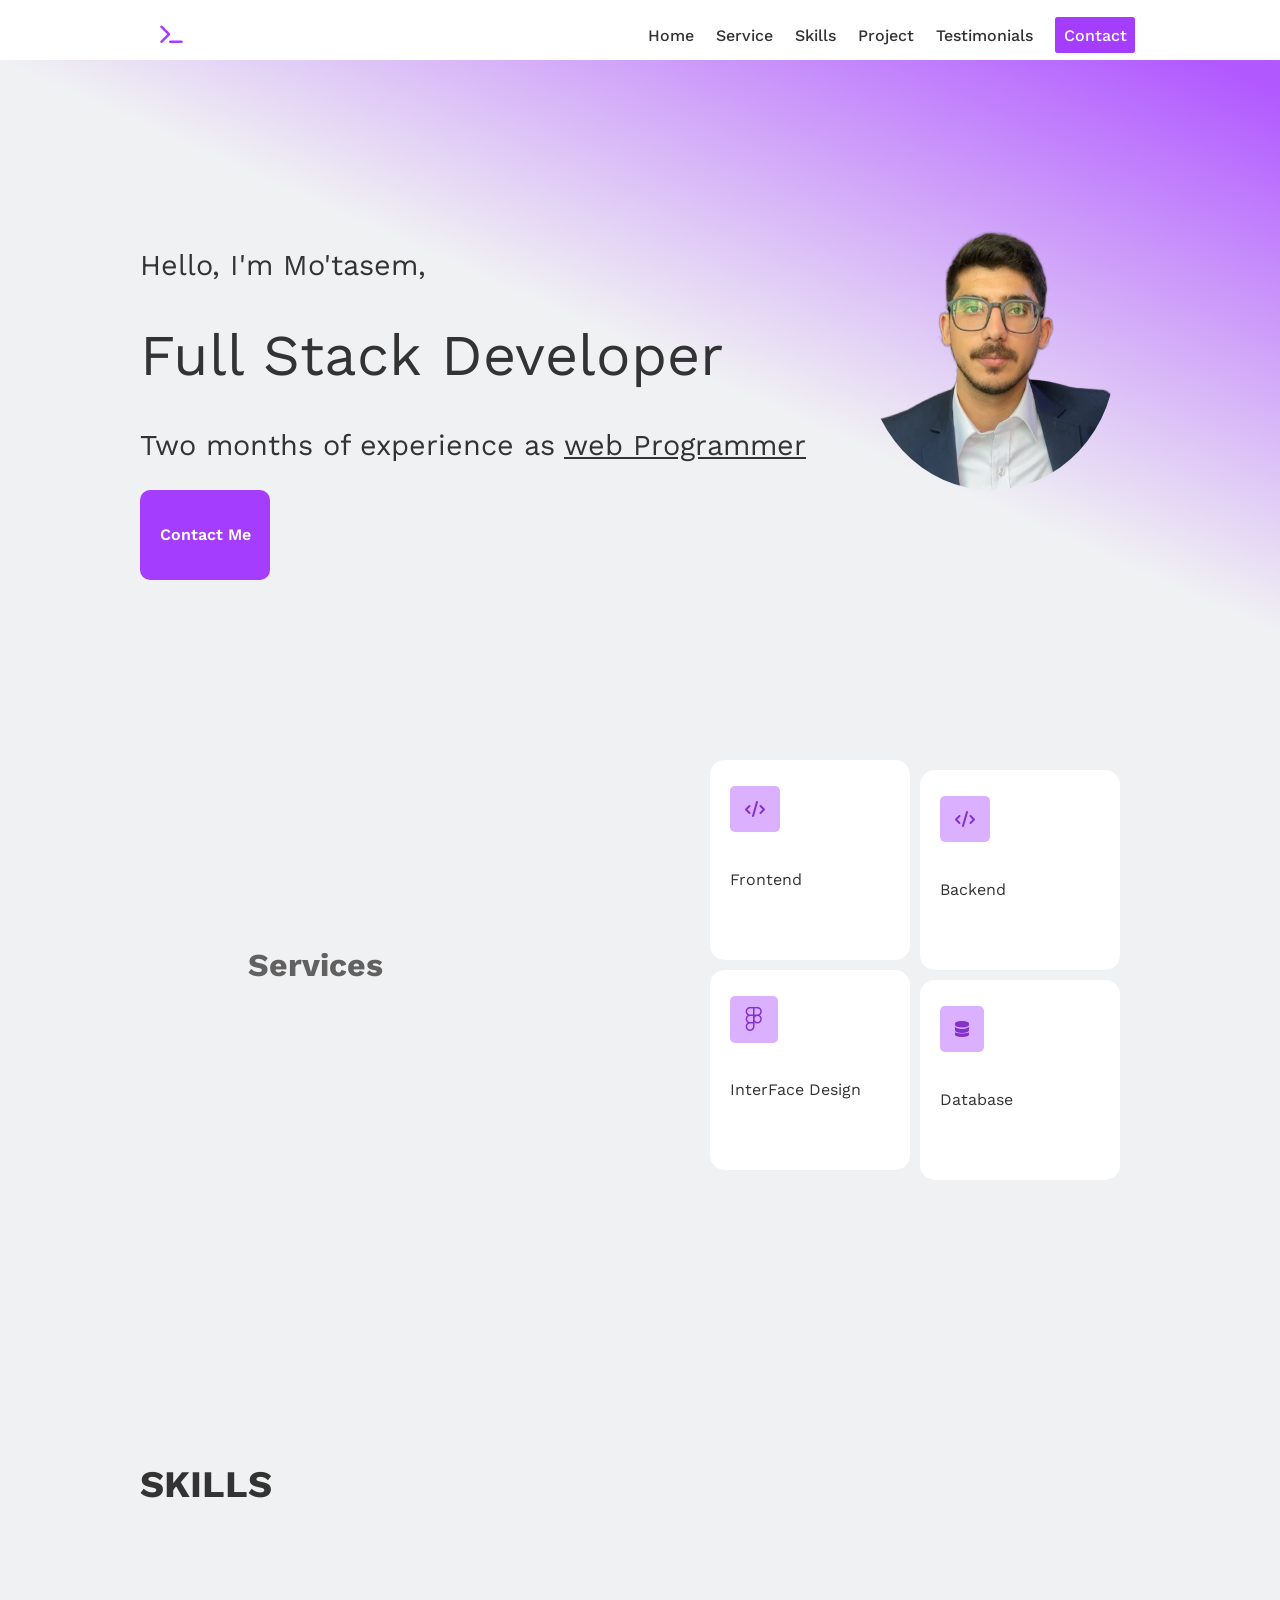
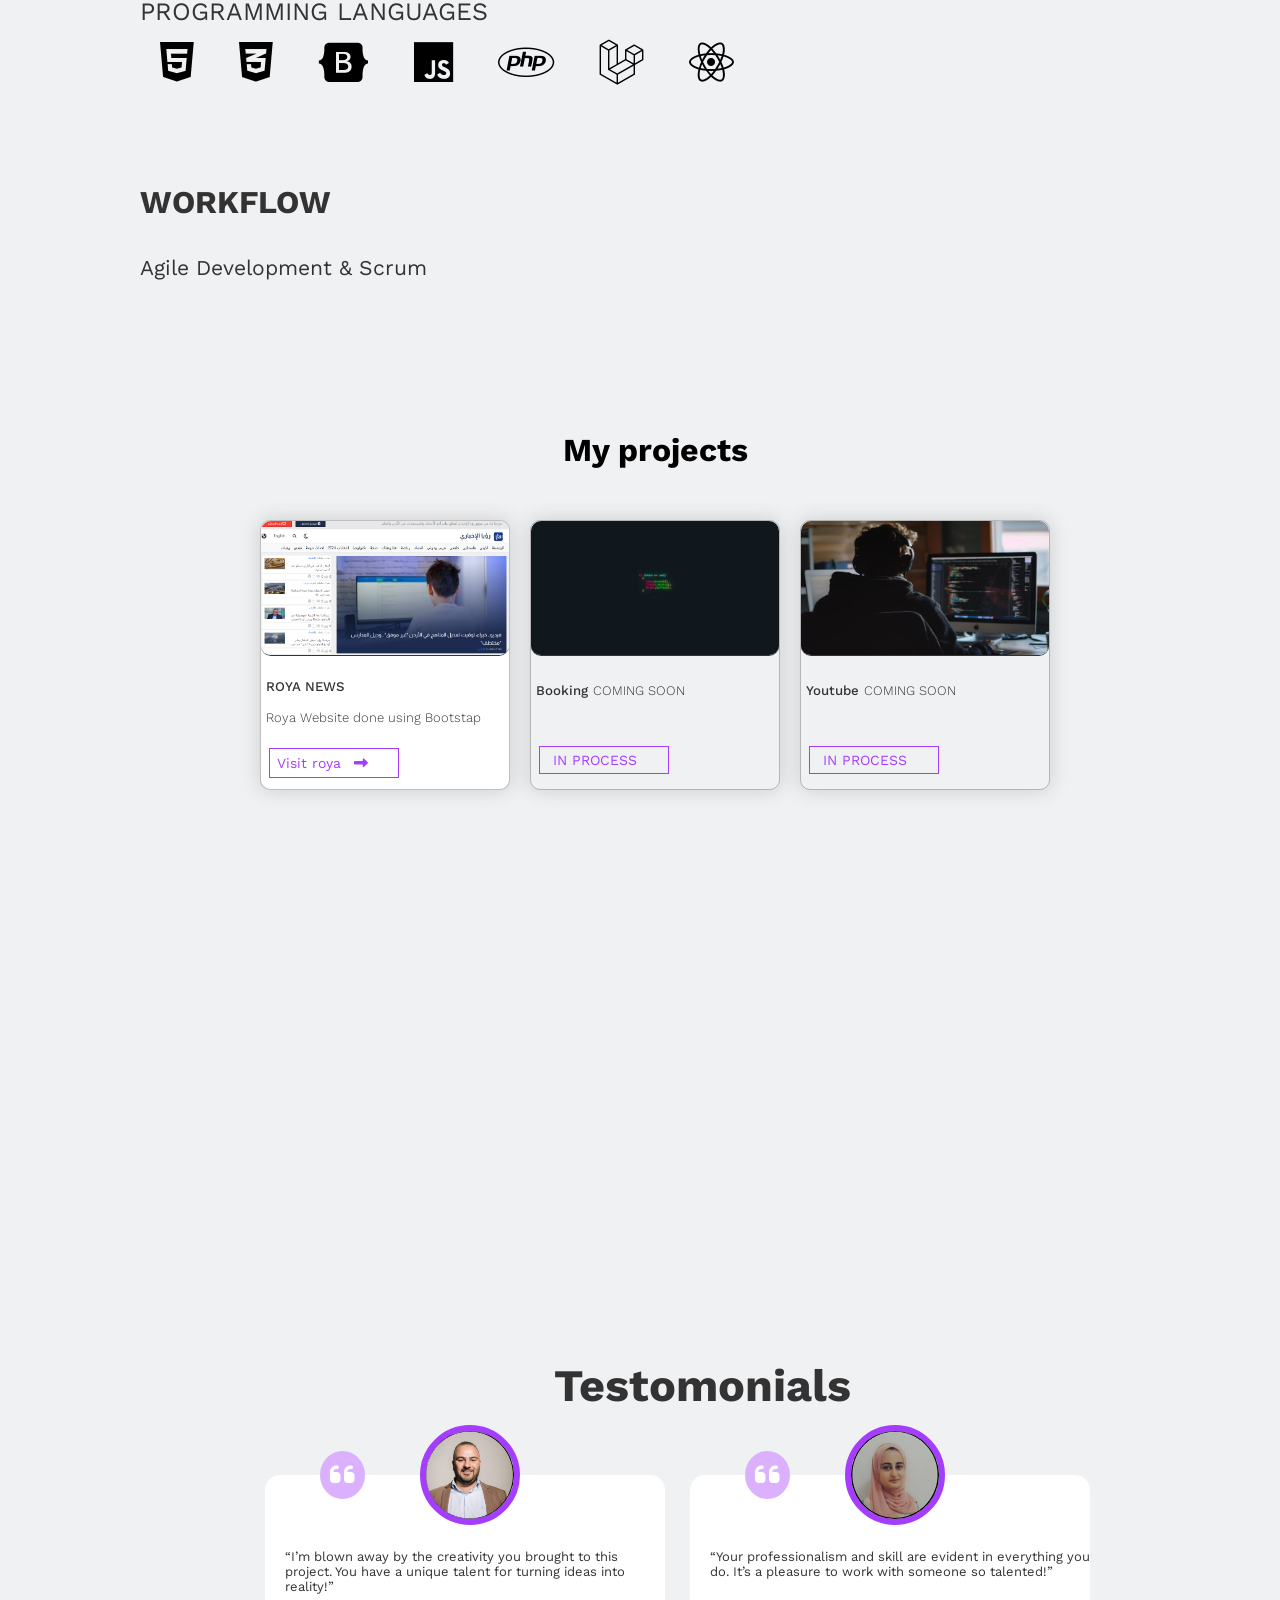
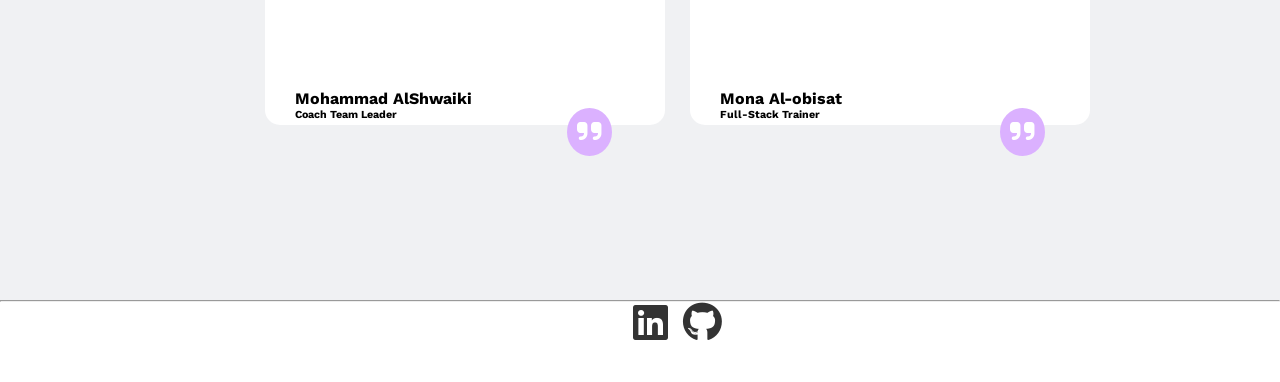
==== commit e11fd075: "fix design" ====
--- a/index.html
+++ b/index.html
@@ -12,7 +12,7 @@
     <link href="https://fonts.googleapis.com/css2?family=Work+Sans:ital,wght@0,100..900;1,100..900&display=swap" rel="stylesheet">
 </head>
 <body>
-    <div class="page">
+    <div class="page">  
     <header>
         <div class="nav">
             <div class="logo"><i class="fa-solid fa-terminal"></i></div>
--- a/css/style.css
+++ b/css/style.css
@@ -1,18 +1,22 @@
 
 * {
     box-sizing: border-box;
-    padding: 0%;
-    margin: 0%;
-}
-
-html {
+    padding: 0;
+    margin: 0;
+}
+
+html, body {
+    width: 100%;
+    height: 100%;
     scroll-behavior: smooth;
 }
 
 .page {
     display: block;
-    width: fit-content;
-}
+    width: 100%;
+    min-height: 100vh;
+}
+
 
 /* start nav bar  */
 header {
@@ -111,7 +115,7 @@
     background: linear-gradient(to bottom left, #a43dffda 5%,  #F0F1F3 50%);
     display: flex;
     height: 600px;
-    width: 1263px;
+    width: 1337px;
 }
 
 .head-main {
@@ -172,7 +176,7 @@
 grid-template-rows: 220px 220px;
 gap: 10px;
 height:40em;
-width: 1263px;
+width: 1337px;
 padding-top: 80px;
 }
 
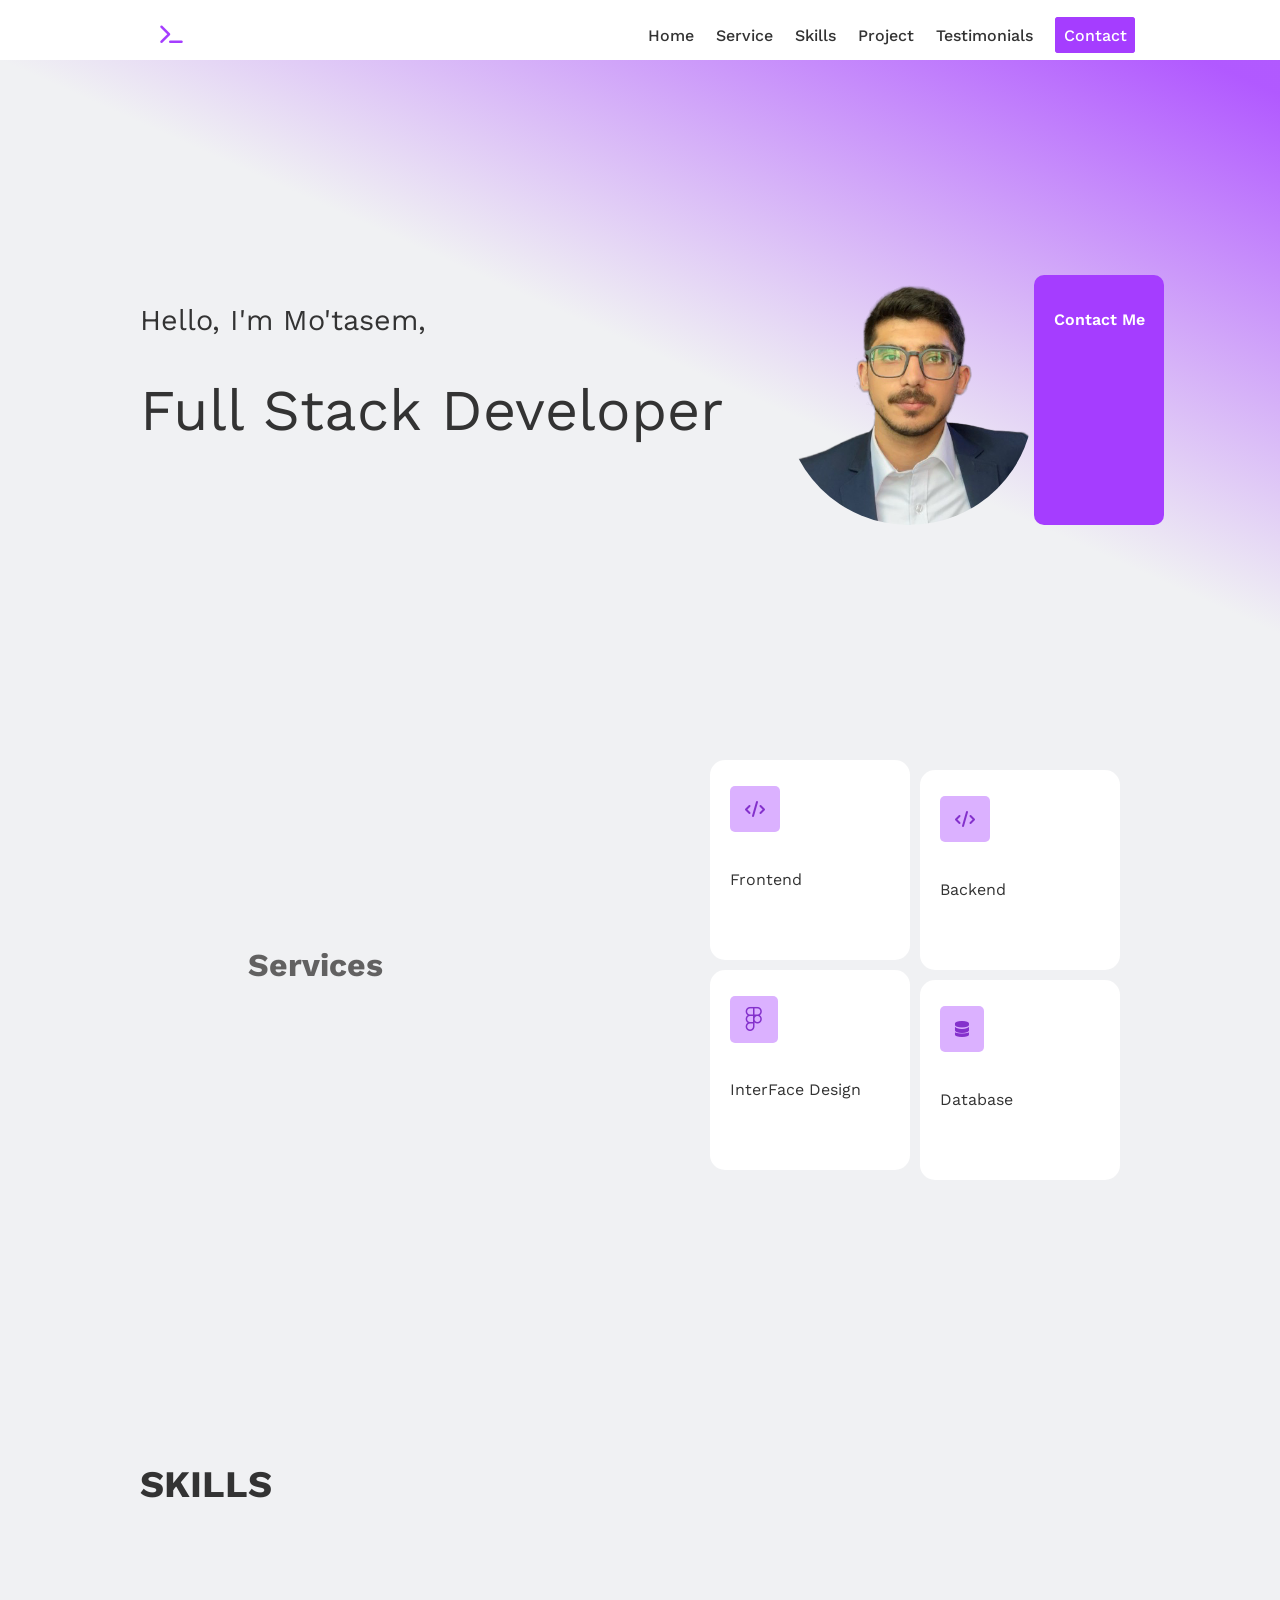
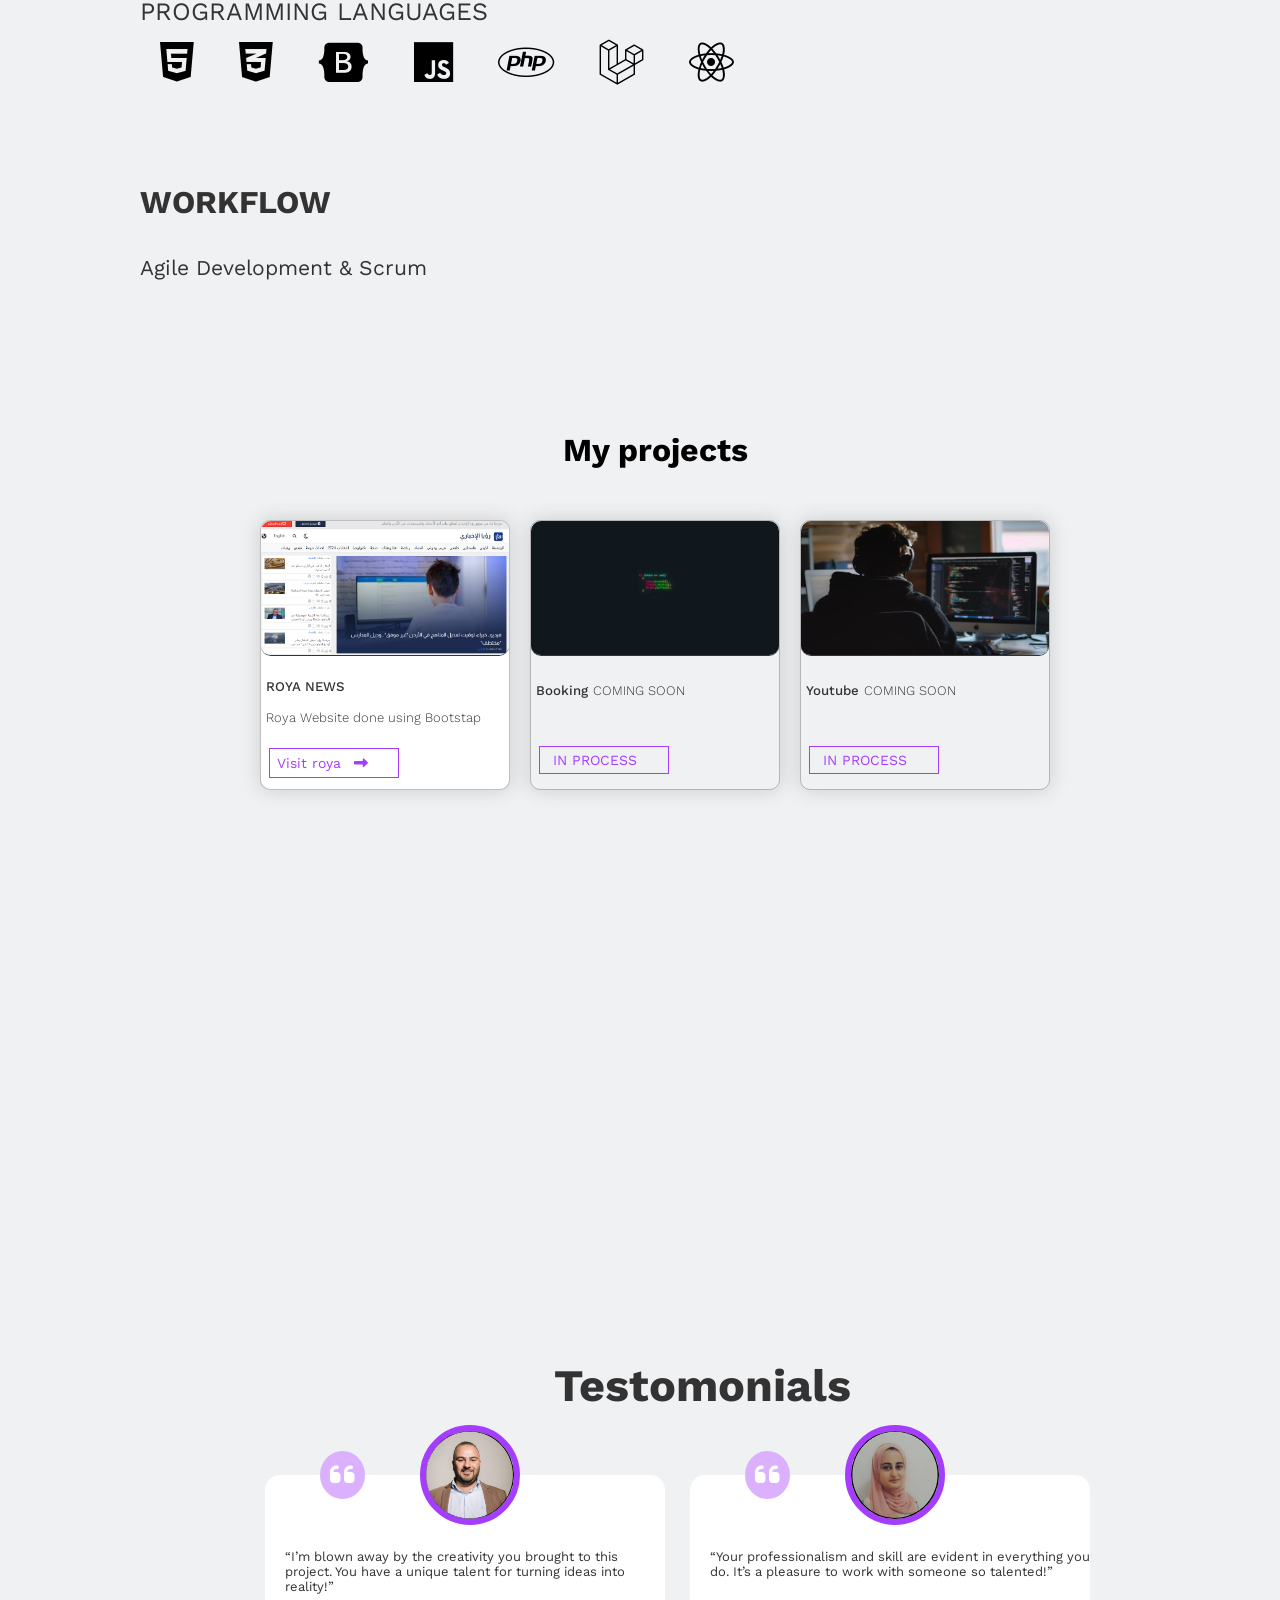
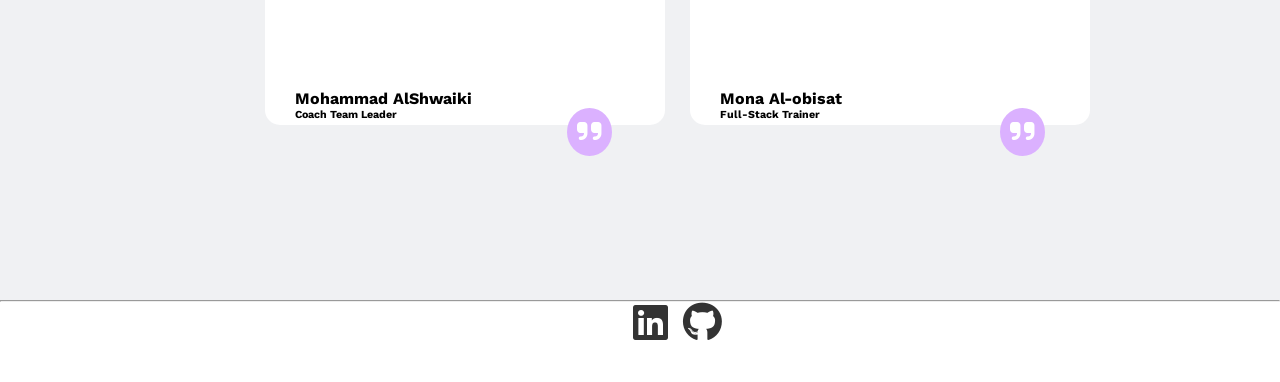
==== commit 12bd9e93: "edit" ====
--- a/index.html
+++ b/index.html
@@ -35,7 +35,6 @@
             <ul>
                 <li>Hello, I'm Mo'tasem,</li>
                 <li><p>Full Stack Developer</p></li>
-                <li>Two months of experience as <u>web Programmer</u></li>
             </ul>
             <img src="imgs/mypic.png" alt="">
             <a href="mailto:motasem.baseet@gmail.com">Contact Me</a>
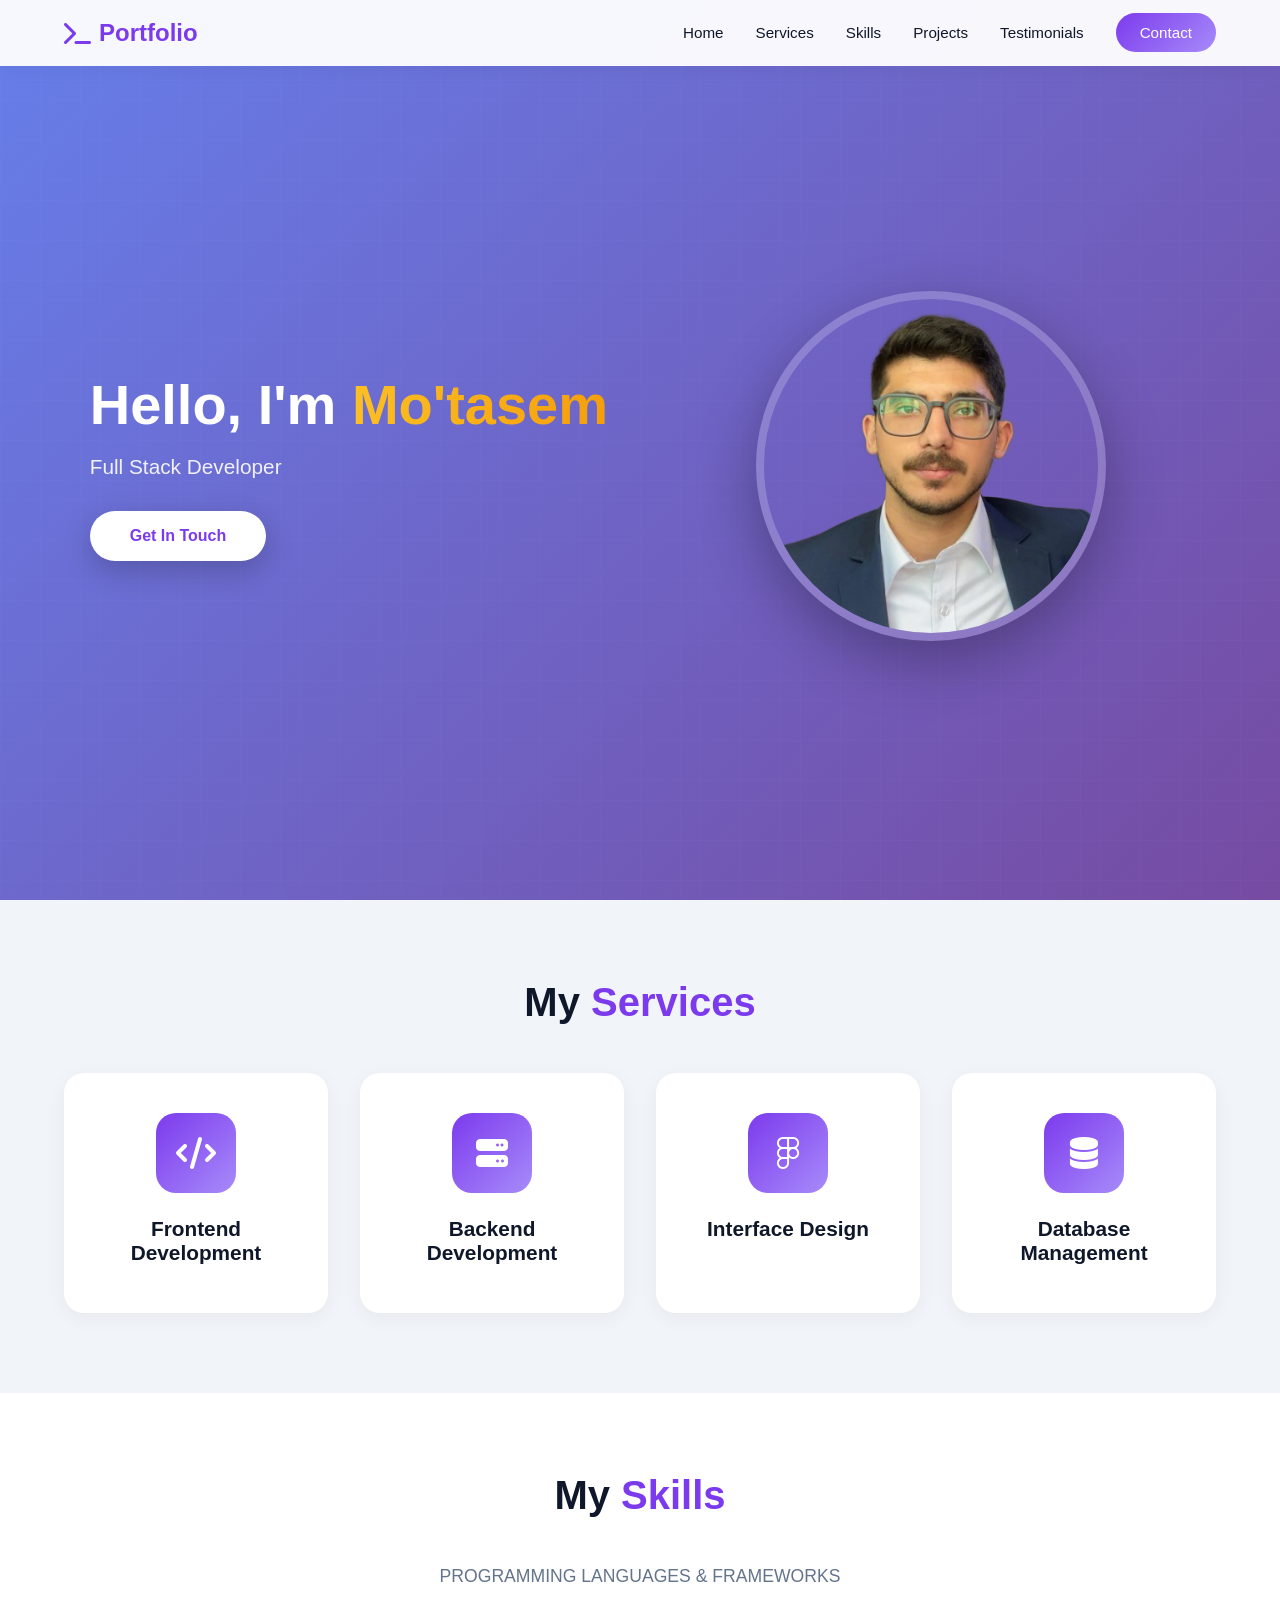
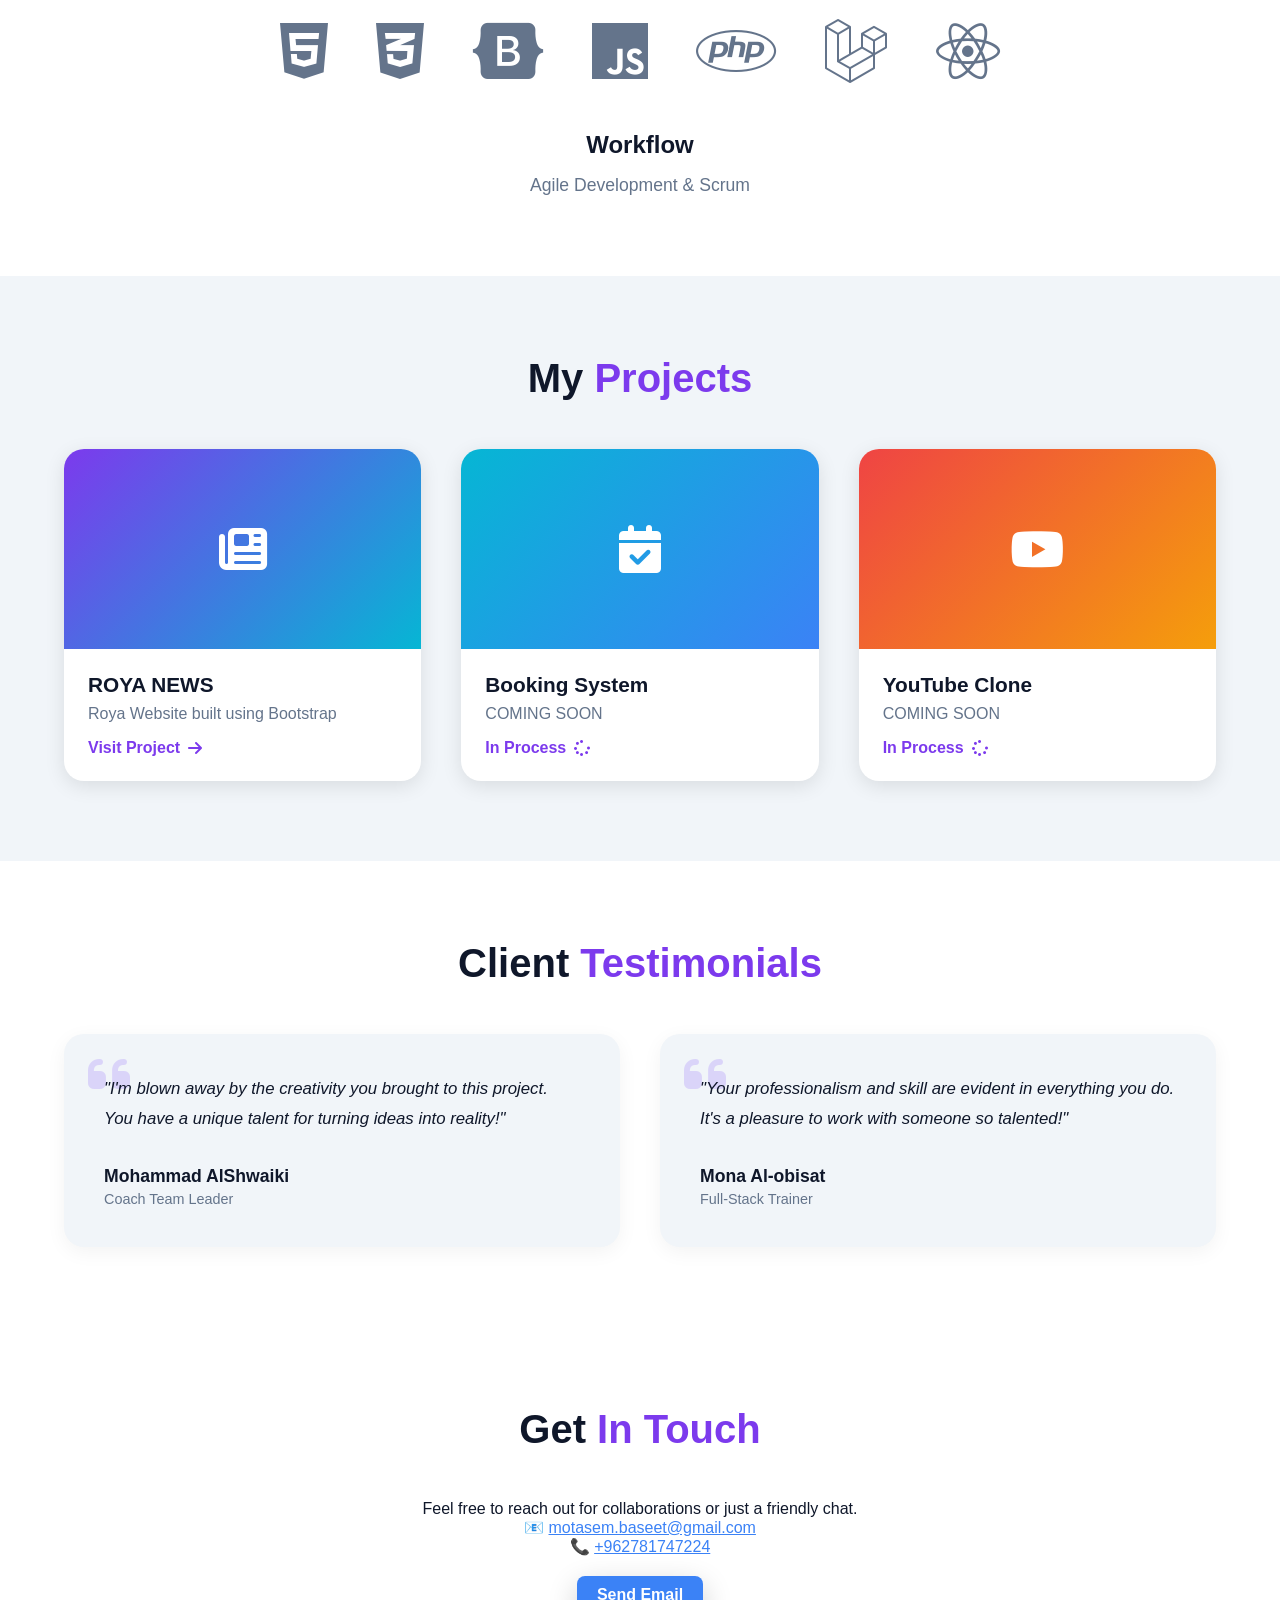
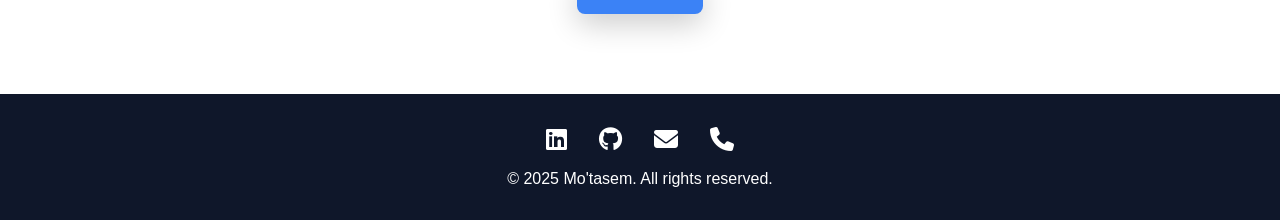
==== commit 97c434b7: "update design" ====
--- a/index.html
+++ b/index.html
@@ -12,126 +12,207 @@
     <link href="https://fonts.googleapis.com/css2?family=Work+Sans:ital,wght@0,100..900;1,100..900&display=swap" rel="stylesheet">
 </head>
 <body>
-    <div class="page">  
-    <header>
-        <div class="nav">
-            <div class="logo"><i class="fa-solid fa-terminal"></i></div>
-        <ul>
-            <li><a href="#home">Home</a></li>
-            <li><a href="#services">Service</a></li>
-            <li><a href="#skills">Skills</a></li>
-            <li><a href="#project">Project</a></li>
-            <li><a href="#testimonials">Testimonials</a></li>
-            <!-- <li><a href="#achievement">Achievement</a></li> -->
-            <li><a class="contactBtn" href="">Contact</a></li>
-        </ul>
-        </div>
-    </header>
-
-    <main>
-        <div class="main-container">
-            <div id="home"></div>
-            <div class="head-main">
-            <ul>
-                <li>Hello, I'm Mo'tasem,</li>
-                <li><p>Full Stack Developer</p></li>
+
+    <nav>
+        <div class="nav-container">
+            <div class="logo">
+                <i class="fa-solid fa-terminal"></i>
+                <span>Portfolio</span>
+            </div>
+            <ul class="nav-links">
+                <li><a href="#home">Home</a></li>
+                <li><a href="#services">Services</a></li>
+                <li><a href="#skills">Skills</a></li>
+                <li><a href="#projects">Projects</a></li>
+                <li><a href="#testimonials">Testimonials</a></li>
+                <li><a href="#contact" class="contact-btn">Contact</a></li>
             </ul>
-            <img src="imgs/mypic.png" alt="">
-            <a href="mailto:motasem.baseet@gmail.com">Contact Me</a>
-        </div>
-        </div>
-        <div class="services">
-            <div id="service"></div>
-            <h1 class="services-p">Services</h1>
-                <div class="services1"><i class="fa-solid fa-code"></i><p>Frontend </p></div>
-                <div class="services2"><i class="fa-solid fa-code"></i><p>Backend</p></div>
-                <div class="services3"><i class="fa-brands fa-figma fa-xl"></i><p>InterFace Design</p></div>
-                <div class="services4"><i class="fa-solid fa-database"></i><p> Database</p></div>
-        </div>
-
-        <div class="skills">
-            
-            <div class="skills-p">
-            <h2>SKILLS</h2>
-            <p>PROGRAMMING LANGUAGES</p>
-            </div>
-            <div class="skills-logo">
-            <i class="fa-brands fa-html5"></i>
-            <i class="fa-brands fa-css3-alt"></i>
-            <i class="fa-brands fa-bootstrap"></i>
-            <i class="fa-brands fa-js"></i>
-            <i class="fa-brands fa-php"></i>
-            <i class="fa-brands fa-laravel"></i>
-            <i class="fa-brands fa-react"></i>
-        </div>
+        </div>
+    </nav>
+
+    <!-- Hero Section -->
+    <section class="hero" id="home">
+        <div class="hero-content">
+            <div class="hero-text">
+                <h1>Hello, I'm <span class="gradient-text">Mo'tasem</span></h1>
+                <p>Full Stack Developer</p>
+                <!-- Button opens email directly -->
+                <a href="mailto:motasem.baseet@gmail.com?subject=Portfolio Contact&body=Hi Mo'tasem," class="hero-btn">Get In Touch</a>
+            </div>
+            <div class="hero-image">
+                <img src="imgs/mypic.png" alt="Mo'tasem" onerror="this.style.display='none'">
+            </div>
+        </div>
+    </section>
+
+    <!-- Services -->
+    <section class="services" id="services">
+        <h2 class="section-title">My <span>Services</span></h2>
+        <div class="services-grid">
+            <div class="service-card">
+                <div class="service-icon">
+                    <i class="fa-solid fa-code"></i>
+                </div>
+                <h3>Frontend Development</h3>
+            </div>
+            <div class="service-card">
+                <div class="service-icon">
+                    <i class="fa-solid fa-server"></i>
+                </div>
+                <h3>Backend Development</h3>
+            </div>
+            <div class="service-card">
+                <div class="service-icon">
+                    <i class="fa-brands fa-figma"></i>
+                </div>
+                <h3>Interface Design</h3>
+            </div>
+            <div class="service-card">
+                <div class="service-icon">
+                    <i class="fa-solid fa-database"></i>
+                </div>
+                <h3>Database Management</h3>
+            </div>
+        </div>
+    </section>
+
+    <!-- Skills -->
+    <section class="skills" id="skills">
+        <h2 class="section-title">My <span>Skills</span></h2>
+        <div class="skills-container">
+            <p class="skills-subtitle">PROGRAMMING LANGUAGES & FRAMEWORKS</p>
+            <div class="skills-grid">
+                <i class="fa-brands fa-html5 skill-icon"></i>
+                <i class="fa-brands fa-css3-alt skill-icon"></i>
+                <i class="fa-brands fa-bootstrap skill-icon"></i>
+                <i class="fa-brands fa-js skill-icon"></i>
+                <i class="fa-brands fa-php skill-icon"></i>
+                <i class="fa-brands fa-laravel skill-icon"></i>
+                <i class="fa-brands fa-react skill-icon"></i>
+            </div>
             <div class="workflow">
-            <h2>WORKFLOW</h2>
-            <ul>
-                <li>Agile Development & Scrum</li>
-            </ul>
-        </div>
-            </div>
-
-           <div class="project">
-                <div id="project"></div>
-                <div class="project-p">
-                    <h1>My projects</h1>
-                </div>
-                    <div class="project1"><img src="imgs/RoyaSite.PNG" alt=""><h5>ROYA NEWS</h5><p>Roya Website done using Bootstap</p><a href="">Visit roya <i class="fa-solid fa-right-long"></i></a></div>
-
-                    <div class="project2"><img src="imgs/project2.bg.webp" alt=""><h5>Booking</h5><p>COMING SOON</p><a href=""> IN PROCESS</a></div>
-                    <div class="project3"><img src="imgs/project3.bg.webp" alt=""><h5>Youtube</h5><p>COMING SOON</p><a href=""> IN PROCESS</a></div>
-            </div>
-
-            <div class="testimonials-container">
-                
-                <div class="tetimonials-paragraph"><h1>Testomonials</h1></div>
-                <div class="testimonials-box1">
-                    <img style="background-color: #f03030;" width="100px" src="imgs/shwaiki.PNG" alt="">
-                <i class="fa-solid fa-quote-left" style="color: #ffffff;"></i>
-                    <p>“I’m blown away by the creativity you brought to this project. You have a unique talent for turning ideas into reality!” </p>
-                    <div class="testoDetails">
-                    <h4>Mohammad AlShwaiki</h4>
-                    <h6>Coach Team Leader</h6>
-                    <i class="fa-solid fa-quote-right"></i>
+                <h3>Workflow</h3>
+                <p>Agile Development & Scrum</p>
+            </div>
+        </div>
+    </section>
+
+    <!-- Projects -->
+    <section class="projects" id="projects">
+        <h2 class="section-title">My <span>Projects</span></h2>
+        <div class="projects-grid">
+            <div class="project-card">
+                <div class="project-image">
+                    <i class="fa-solid fa-newspaper"></i>
+                </div>
+                <div class="project-content">
+                    <h3>ROYA NEWS</h3>
+                    <p>Roya Website built using Bootstrap</p>
+                    <a href="#" class="project-link">
+                        Visit Project <i class="fa-solid fa-arrow-right"></i>
+                    </a>
+                </div>
+            </div>
+            <div class="project-card">
+                <div class="project-image" style="background: linear-gradient(135deg, #06b6d4, #3b82f6);">
+                    <i class="fa-solid fa-calendar-check"></i>
+                </div>
+                <div class="project-content">
+                    <h3>Booking System</h3>
+                    <p>COMING SOON</p>
+                    <a href="#" class="project-link">
+                        In Process <i class="fa-solid fa-spinner"></i>
+                    </a>
+                </div>
+            </div>
+            <div class="project-card">
+                <div class="project-image" style="background: linear-gradient(135deg, #ef4444, #f59e0b);">
+                    <i class="fa-brands fa-youtube"></i>
+                </div>
+                <div class="project-content">
+                    <h3>YouTube Clone</h3>
+                    <p>COMING SOON</p>
+                    <a href="#" class="project-link">
+                        In Process <i class="fa-solid fa-spinner"></i>
+                    </a>
+                </div>
+            </div>
+        </div>
+    </section>
+
+    <!-- Testimonials -->
+    <section class="testimonials" id="testimonials">
+        <h2 class="section-title">Client <span>Testimonials</span></h2>
+        <div class="testimonials-grid">
+            <div class="testimonial-card">
+                <i class="fa-solid fa-quote-left quote-icon"></i>
+                <div class="testimonial-content">
+                    <p class="testimonial-text">"I'm blown away by the creativity you brought to this project. You have a unique talent for turning ideas into reality!"</p>
+                    <div class="testimonial-author">
+                        <div class="author-info">
+                            <h4>Mohammad AlShwaiki</h4>
+                            <p>Coach Team Leader</p>
+                        </div>
                     </div>
-                </div> 
-
-
-                <div class="testimonials-box2">
-                    <img width="100px"src="./imgs/mona.PNG" alt="">
-                    <i class="fa-solid fa-quote-left" style="color: #ffffff;"></i>
-                    <p>“Your professionalism and skill are evident in everything you do. It’s a pleasure to work with someone so talented!”</p>
-                    <div class="testoDetails">
-                        <h4> Mona Al-obisat</h4>
-                        <h6>Full-Stack Trainer</h6>
-                        <i class="fa-solid fa-quote-right"></i>
+                </div>
+            </div>
+            <div class="testimonial-card">
+                <i class="fa-solid fa-quote-left quote-icon"></i>
+                <div class="testimonial-content">
+                    <p class="testimonial-text">"Your professionalism and skill are evident in everything you do. It's a pleasure to work with someone so talented!"</p>
+                    <div class="testimonial-author">
+                        <div class="author-info">
+                            <h4>Mona Al-obisat</h4>
+                            <p>Full-Stack Trainer</p>
                         </div>
-                </div>
-            </div>
-
-            <!-- <div class="achievement-container">
-                <div id="achievement"></div>
-                <div class="achievement-paragraph"><h1>Achievement</h1></div>
-                <div class="achievement-box1">
-                    <p>I am very happy</p>
-                    <img width="100px" src="https://storage.googleapis.com/proudcity/mebanenc/uploads/2021/03/placeholder-image-300x225.png" alt="">
-                </div>
-                <div class="achievement-box2"><p>I am very happy</p>
-                    <img width="100px"src="https://storage.googleapis.com/proudcity/mebanenc/uploads/2021/03/placeholder-image-300x225.png" alt="">
-                </div>
-            </div> -->
-
-            <footer>
-                <hr>
-                <div class="footer">
-                    <div class="footer-logo">
-                    <a href=""><i class="fa-brands fa-linkedin"></i></a>
-                    <a href=""><i class="fa-brands fa-github"></i></a>
                     </div>
                 </div>
-            </footer>
-    </main>
-     </div>
+            </div>
+        </div>
+    </section>
+
+    <!-- Contact Section -->
+    <section class="contact" id="contact">
+        <h2 class="section-title">Get <span>In Touch</span></h2>
+        <p style="text-align:center; margin-bottom:20px;">
+            Feel free to reach out for collaborations or just a friendly chat.<br>
+            📧 <a href="mailto:motasem.baseet@gmail.com" style="color:#3b82f6;">motasem.baseet@gmail.com</a><br>
+            📞 <a href="tel:+962781747224" style="color:#3b82f6;">+962781747224</a>
+        </p>
+        <div style="text-align:center;">
+            <a href="mailto:motasem.baseet@gmail.com?subject=Portfolio Contact&body=Hi Mo'tasem," class="hero-btn" style="padding:10px 20px; text-decoration:none; background-color:#3b82f6; color:white; border-radius:8px;">
+                Send Email
+            </a>
+        </div>
+    </section>
+
+    <!-- Footer -->
+    <footer>
+        <div class="social-links">
+            <a href="#"><i class="fa-brands fa-linkedin"></i></a>
+            <a href="#"><i class="fa-brands fa-github"></i></a>
+            <a href="mailto:motasem.baseet@gmail.com"><i class="fa-solid fa-envelope"></i></a>
+            <a href="tel:+962781747224"><i class="fa-solid fa-phone"></i></a>
+        </div>
+        <p>&copy; 2025 Mo'tasem. All rights reserved.</p>
+    </footer>
+
+    <script>
+        // Smooth scroll for navbar links
+        document.querySelectorAll('a[href^="#"]').forEach(anchor => {
+            anchor.addEventListener('click', function(e) {
+                if (this.getAttribute('href') !== '#') {
+                    e.preventDefault();
+                    const target = document.querySelector(this.getAttribute('href'));
+                    if (target) {
+                        const offset = document.querySelector('nav').offsetHeight;
+                        const top = target.offsetTop - offset;
+                        window.scrollTo({ top, behavior: 'smooth' });
+                    }
+                }
+            });
+        });
+    </script>
+
 </body>
-</html>+</html>
--- a/css/style.css
+++ b/css/style.css
@@ -1,799 +1,499 @@
-
 * {
+    margin: 0;
+    padding: 0;
     box-sizing: border-box;
-    padding: 0;
-    margin: 0;
-}
-
-html, body {
+}
+
+:root {
+    --primary: #7c3aed;
+    --primary-light: #a78bfa;
+    --primary-dark: #5b21b6;
+    --secondary: #06b6d4;
+    --dark: #0f172a;
+    --gray: #64748b;
+    --light-gray: #f1f5f9;
+    --white: #ffffff;
+}
+
+html {
+    scroll-behavior: smooth;
+}
+
+body {
+    font-family: 'Inter', sans-serif;
+    color: var(--dark);
+    background: var(--white);
+    overflow-x: hidden;
+}
+
+/* Navigation */
+nav {
+    position: fixed;
+    top: 0;
+    left: 0;
+    right: 0;
+    background: rgba(255, 255, 255, 0.95);
+    backdrop-filter: blur(10px);
+    z-index: 1000;
+    padding: 1.2rem 5%;
+    box-shadow: 0 2px 20px rgba(0, 0, 0, 0.05);
+}
+
+.nav-container {
+    max-width: 1200px;
+    margin: 0 auto;
+    display: flex;
+    justify-content: space-between;
+    align-items: center;
+}
+
+.logo {
+    font-size: 1.5rem;
+    font-weight: 700;
+    color: var(--primary);
+    display: flex;
+    align-items: center;
+    gap: 0.5rem;
+}
+
+.nav-links {
+    display: flex;
+    gap: 2rem;
+    list-style: none;
+    align-items: center;
+}
+
+.nav-links a {
+    text-decoration: none;
+    color: var(--dark);
+    font-weight: 500;
+    font-size: 0.95rem;
+    transition: color 0.3s;
+    position: relative;
+}
+
+.nav-links a:hover {
+    color: var(--primary);
+}
+
+.nav-links a::after {
+    content: '';
+    position: absolute;
+    bottom: -5px;
+    left: 0;
+    width: 0;
+    height: 2px;
+    background: var(--primary);
+    transition: width 0.3s;
+}
+
+.nav-links a:hover::after {
     width: 100%;
-    height: 100%;
-    scroll-behavior: smooth;
-}
-
-.page {
-    display: block;
+}
+
+.contact-btn {
+    background: linear-gradient(135deg, var(--primary), var(--primary-light));
+    color: white !important;
+    padding: 0.7rem 1.5rem;
+    border-radius: 50px;
+    transition: transform 0.3s, box-shadow 0.3s;
+}
+
+.contact-btn::after {
+    display: none;
+}
+
+.contact-btn:hover {
+    transform: translateY(-2px);
+    box-shadow: 0 10px 25px rgba(124, 58, 237, 0.3);
+}
+
+/* Hero Section */
+.hero {
+    min-height: 100vh;
+    display: flex;
+    align-items: center;
+    padding: 6rem 5% 4rem;
+    background: linear-gradient(135deg, #667eea 0%, #764ba2 100%);
+    position: relative;
+    overflow: hidden;
+}
+
+.hero::before {
+    content: '';
+    position: absolute;
+    top: 0;
+    left: 0;
+    right: 0;
+    bottom: 0;
+    background: url('data:image/svg+xml,<svg width="100" height="100" xmlns="http://www.w3.org/2000/svg"><defs><pattern id="grid" width="40" height="40" patternUnits="userSpaceOnUse"><path d="M 40 0 L 0 0 0 40" fill="none" stroke="rgba(255,255,255,0.1)" stroke-width="1"/></pattern></defs><rect width="100" height="100" fill="url(%23grid)"/></svg>');
+    opacity: 0.3;
+}
+
+.hero-content {
+    max-width: 1200px;
+    margin: 0 auto;
+    display: grid;
+    grid-template-columns: 1fr 1fr;
+    gap: 4rem;
+    align-items: center;
+    position: relative;
+    z-index: 1;
+}
+
+.hero-text h1 {
+    font-size: 3.5rem;
+    font-weight: 800;
+    color: white;
+    line-height: 1.2;
+    margin-bottom: 1rem;
+}
+
+.hero-text .gradient-text {
+    background: linear-gradient(90deg, #fbbf24, #f59e0b);
+    -webkit-background-clip: text;
+    -webkit-text-fill-color: transparent;
+    background-clip: text;
+}
+
+.hero-text p {
+    font-size: 1.3rem;
+    color: rgba(255, 255, 255, 0.9);
+    margin-bottom: 2rem;
+}
+
+.hero-btn {
+    display: inline-block;
+    background: white;
+    color: var(--primary);
+    padding: 1rem 2.5rem;
+    border-radius: 50px;
+    text-decoration: none;
+    font-weight: 600;
+    transition: all 0.3s;
+    box-shadow: 0 10px 30px rgba(0, 0, 0, 0.2);
+}
+
+.hero-btn:hover {
+    transform: translateY(-3px);
+    box-shadow: 0 15px 40px rgba(0, 0, 0, 0.3);
+}
+
+.hero-image {
+    display: flex;
+    justify-content: center;
+}
+
+.hero-image img {
+    width: 350px;
+    height: 350px;
+    border-radius: 50%;
+    border: 8px solid rgba(255, 255, 255, 0.2);
+    box-shadow: 0 20px 60px rgba(0, 0, 0, 0.3);
+    animation: float 3s ease-in-out infinite;
+}
+
+@keyframes float {
+    0%, 100% { transform: translateY(0px); }
+    50% { transform: translateY(-20px); }
+}
+
+/* Section Styles */
+section {
+    padding: 5rem 5%;
+}
+
+.section-title {
+    text-align: center;
+    font-size: 2.5rem;
+    font-weight: 700;
+    margin-bottom: 3rem;
+    color: var(--dark);
+}
+
+.section-title span {
+    color: var(--primary);
+}
+
+/* Services */
+.services {
+    background: var(--light-gray);
+}
+
+.services-grid {
+    max-width: 1200px;
+    margin: 0 auto;
+    display: grid;
+    grid-template-columns: repeat(auto-fit, minmax(250px, 1fr));
+    gap: 2rem;
+}
+
+.service-card {
+    background: white;
+    padding: 2.5rem;
+    border-radius: 20px;
+    text-align: center;
+    transition: all 0.3s;
+    box-shadow: 0 5px 20px rgba(0, 0, 0, 0.05);
+}
+
+.service-card:hover {
+    transform: translateY(-10px);
+    box-shadow: 0 15px 40px rgba(124, 58, 237, 0.2);
+}
+
+.service-icon {
+    width: 80px;
+    height: 80px;
+    margin: 0 auto 1.5rem;
+    background: linear-gradient(135deg, var(--primary), var(--primary-light));
+    border-radius: 20px;
+    display: flex;
+    align-items: center;
+    justify-content: center;
+    font-size: 2rem;
+    color: white;
+}
+
+.service-card h3 {
+    font-size: 1.3rem;
+    margin-bottom: 0.5rem;
+    color: var(--dark);
+}
+
+/* Skills */
+.skills {
+    background: white;
+}
+
+.skills-container {
+    max-width: 1200px;
+    margin: 0 auto;
+}
+
+.skills-subtitle {
+    text-align: center;
+    color: var(--gray);
+    font-size: 1.1rem;
+    margin-bottom: 2rem;
+}
+
+.skills-grid {
+    display: flex;
+    justify-content: center;
+    flex-wrap: wrap;
+    gap: 3rem;
+    margin-bottom: 3rem;
+}
+
+.skill-icon {
+    font-size: 4rem;
+    color: var(--gray);
+    transition: all 0.3s;
+    cursor: pointer;
+}
+
+.skill-icon:hover {
+    color: var(--primary);
+    transform: scale(1.2);
+}
+
+.workflow {
+    max-width: 600px;
+    margin: 3rem auto 0;
+    text-align: center;
+}
+
+.workflow h3 {
+    font-size: 1.5rem;
+    margin-bottom: 1rem;
+    color: var(--dark);
+}
+
+.workflow p {
+    color: var(--gray);
+    font-size: 1.1rem;
+}
+
+/* Projects */
+.projects {
+    background: var(--light-gray);
+}
+
+.projects-grid {
+    max-width: 1200px;
+    margin: 0 auto;
+    display: grid;
+    grid-template-columns: repeat(auto-fit, minmax(320px, 1fr));
+    gap: 2.5rem;
+}
+
+.project-card {
+    background: white;
+    border-radius: 20px;
+    overflow: hidden;
+    box-shadow: 0 5px 20px rgba(0, 0, 0, 0.1);
+    transition: all 0.3s;
+}
+
+.project-card:hover {
+    transform: translateY(-10px);
+    box-shadow: 0 15px 40px rgba(0, 0, 0, 0.15);
+}
+
+.project-image {
     width: 100%;
-    min-height: 100vh;
-}
-
-
-/* start nav bar  */
-header {
-    background-color: rgb(255, 255, 255);
+    height: 200px;
+    background: linear-gradient(135deg, var(--primary), var(--secondary));
+    display: flex;
+    align-items: center;
+    justify-content: center;
+    font-size: 3rem;
+    color: white;
+}
+
+.project-content {
+    padding: 1.5rem;
+}
+
+.project-content h3 {
+    font-size: 1.3rem;
+    margin-bottom: 0.5rem;
+    color: var(--dark);
+}
+
+.project-content p {
+    color: var(--gray);
+    margin-bottom: 1rem;
+}
+
+.project-link {
+    display: inline-flex;
+    align-items: center;
+    gap: 0.5rem;
+    color: var(--primary);
+    text-decoration: none;
+    font-weight: 600;
+    transition: gap 0.3s;
+}
+
+.project-link:hover {
+    gap: 1rem;
+}
+
+/* Testimonials */
+.testimonials {
+    background: white;
+}
+
+.testimonials-grid {
+    max-width: 1200px;
+    margin: 0 auto;
+    display: grid;
+    grid-template-columns: repeat(auto-fit, minmax(400px, 1fr));
+    gap: 2.5rem;
+}
+
+.testimonial-card {
+    background: var(--light-gray);
+    padding: 2.5rem;
+    border-radius: 20px;
+    position: relative;
+    box-shadow: 0 5px 20px rgba(0, 0, 0, 0.05);
+}
+
+.quote-icon {
+    font-size: 3rem;
+    color: var(--primary-light);
+    opacity: 0.3;
+    position: absolute;
+    top: 1rem;
+    left: 1.5rem;
+}
+
+.testimonial-content {
+    position: relative;
+    z-index: 1;
+}
+
+.testimonial-text {
+    font-size: 1.05rem;
+    line-height: 1.8;
+    color: var(--dark);
+    margin-bottom: 2rem;
+    font-style: italic;
+}
+
+.testimonial-author {
+    display: flex;
+    align-items: center;
+    gap: 1rem;
+}
+
+.author-image {
+    width: 60px;
     height: 60px;
-    padding-left: 140px;
-    padding-right: 140px;
-    position: sticky;
-    top: 0;
-    z-index: 5;
-}
-
-.nav {
-    display: flex;  
-    flex-direction:row;
-    justify-content:space-between;
-    padding-top: 5px;
-    
-}
-
-.nav .logo i {
-    font-size: 20px;
-    color: #a53DFF;
-    margin: 20px;
-}
-
-.nav ul  {
-    display: inline-block;
-    align-content: center;
-    width: 640px;
-    padding-left: 130px;
-   
-}
-
-.nav ul li  {
-    height: 50px;
-    display: inline;
-    padding-left: 18px;
-    font-size: 2ch;
-    font-family:work sans;
-    font-weight: 500;
-}
-
-.nav ul li a::before{
-    content:'';
-    position: absolute;
-    bottom: -10px;
-    left: 0;
-    width: 0%;
-    height: 2px;
-    background-color: #a53DFF;
-    transition: all .5s;
-}
-
-
-
-.nav ul li a:hover::before {
-    width: 100%;
-        
-}
-
-.nav ul li .contactBtn:hover::before{
-    display: none;
-}
-
-.nav ul li .contactBtn:hover {
-    background-color: white;
-    color: #333333;
-    border: 2px solid #a53DFF;
-    transition: all 0.09s;
-}
-
-.nav ul li a {
-    display: inline;
-    text-decoration: none;
-    color: #333333;
-    position: relative;
-    
-}
-
-.nav ul li .contactBtn{
-    background-color: #a53DFF;
-    border: 1px solid #a53DFF;
-    border-radius: 3px;
+    border-radius: 50%;
+    border: 3px solid var(--primary);
+    background: var(--primary-light);
+}
+
+.author-info h4 {
+    font-size: 1.1rem;
+    margin-bottom: 0.2rem;
+    color: var(--dark);
+}
+
+.author-info p {
+    color: var(--gray);
+    font-size: 0.9rem;
+}
+
+/* Footer */
+footer {
+    background: var(--dark);
     color: white;
-    width: 200px;
-    padding: 1.5%;
-}
-/* end nav bar */
-
-/* home page  */
-.main-container {
-    padding-left: 140px;
-    padding-right: 140px;
-    background: white; 
-    background: linear-gradient(to bottom left, #a43dffda 5%,  #F0F1F3 50%);
-    display: flex;
-    height: 600px;
-    width: 1337px;
-}
-
-.head-main {
-    display: flex;
-    align-content: center;
-    flex-wrap: wrap;
-    flex-direction: row;
-    line-height:10dvb;
-    /* justify-content: ; */
-    padding-top: 80px;
-}
-
-.main-container .head-main img {
-    border-radius: 50%;
-    width: 250px;
-    margin-left: 60px;
-}
-
-.main-container ul li {
-    display: block;
-    color: #333333;
-    font-size: 1.8em;
-    font-family:work sans, sans-serif;
-}
-
-.main-container ul li p{
-    font-size: 2em;
-    
-}
-
-.main-container a{
-border-radius: 10px;
-background-color: #a53DFF;
-width: 130px;
-font-size: medium;
-font-family: work sans , sans-serif;
-font-weight: 600;
-padding-left: 20px;
-text-decoration: none;
-color: white;
-}
-
-.main-container a:hover{
-background-color: white;
-border:1px solid #a53DFF;
-color: #333333;
-transition: all .1s;
-}
-/* end home page  */
-
-/* start service section  */
-.services {
-padding-left: 140px;
-padding-right: 140px;
-background-color: #F0F1F3;
-display: grid;
-grid-template-columns: 350px 200px 200px;
-grid-template-rows: 220px 220px;
-gap: 10px;
-height:40em;
-width: 1337px;
-padding-top: 80px;
-}
-
-.services .services-p {
-grid-column: 1/ 2;
-grid-row:  1/3;
-color: rgb(98, 97, 97);
-display: flex;
-justify-content: center;
-align-items: center;
-font-family: work sans , sans-serif;
-}
-
-
-.services .services1 {
-grid-column: 3;
-grid-row: 1;
-color: #333333;
-background-color: rgb(255, 255, 255);
-display: block;
-padding-left:20px;
-padding-top: 15px;
-line-height: 70px;
-align-items: center;
-justify-content: center;
-margin-top: 20px;
-width: 200px;
-height: 200px;
-border-radius: 15px;
-font-family: work sans , sans-serif;
-}
-
-.services .services1:hover{
-box-shadow: 0px 0px 10px 10px #8431cc2f;
-margin-bottom: 20px;
-transition: all .4s;
-transform: scale(1.05);
-}
-
-.services .services1 i{
-padding: 15px;
-color: #8431CC; 
-background-color: #DBB1FF;
-border-radius: 5px;
-}
-
-.services .services2 {
-grid-column: 4;
-grid-row: 1;
-color: #333333;
-background-color: rgb(255, 255, 255);
-display: block;
-padding-left:20px;
-padding-top: 15px;
-line-height: 70px;
-align-items: center;
-justify-content: center;
-margin-top: 20px;
-width: 200px;
-height: 200px;
-border-radius: 15px;
-margin-top: 30px;
-font-family: work sans , sans-serif;
-}
-.services .services2:hover{
-box-shadow: 0px 0px 10px 10px #8431cc2f;
-margin-bottom: 20px;
-transition: all .4s;
-transform: scale(1.05);
-}
-
-.services .services2 i{
-padding: 15px;
-color: #8431CC; 
-background-color: #DBB1FF;
-border-radius: 5px;
-}
-
-.services .services3 {
-grid-column: 3;
-grid-row: 2;
-color: #333333;
-background-color: rgb(255, 255, 255);
-display: block;
-padding-left:20px;
-padding-top: 15px;
-line-height: 70px;
-align-items: center;
-justify-content: center;
-width: 200px;
-height: 200px;
-border-radius: 15px;
-font-family: work sans , sans-serif;
-}
-
-.services .services3:hover{
-box-shadow: 0px 0px 10px 10px #8431cc2f;
-margin-bottom: 20px;
-transition: all .4s;
-transform: scale(1.05);
-}
-
-.services .services3 i{
-padding: 23px 15px;
-color: #8431CC; 
-background-color: #DBB1FF;
-border-radius: 5px;
-}
-
-.services .services4 {
-grid-column: 4;
-grid-row: 2;
-color: #333333;
-background-color: rgb(255, 255, 255);
-display: block;
-padding-left:20px;
-padding-top: 15px;
-line-height: 70px;
-align-items: center;
-justify-content: center;
-margin-top: 20px;
-width: 200px;
-height: 200px;
-border-radius: 15px;
-margin-top: 10px;
-font-family: work sans , sans-serif;
-}
-
-.services .services4:hover{
-box-shadow: 0px 0px 10px 10px #8431cc2f;
-margin-bottom: 20px;
-transition: all .4s;
-transform: scale(1.05);
-}
-
-.services .services4 i{
-    padding: 15px;
-    color: #8431CC; 
-    background-color: #DBB1FF;
-    border-radius: 5px;
+    padding: 2rem 5%;
+    text-align: center;
+}
+
+.social-links {
+    display: flex;
+    justify-content: center;
+    gap: 2rem;
+    margin-bottom: 1rem;
+}
+
+.social-links a {
+    color: white;
+    font-size: 1.5rem;
+    transition: all 0.3s;
+}
+
+.social-links a:hover {
+    color: var(--primary-light);
+    transform: translateY(-3px);
+}
+
+/* Responsive */
+@media (max-width: 768px) {
+    .hero-content {
+        grid-template-columns: 1fr;
+        text-align: center;
     }
-/* end services section */
-
-
-/* start skills section  */
-.skills {
-background-color: #F0F1F3;
-display: grid;
-padding-top: 120px;
-grid-template-rows: 200px 150px 200px;
-height: 700px;
-padding-left: 140px;
-padding-right: 140px;
-font-family: work sans , sans-serif;
-}
-
-.skills .skills-p {
-color: #333333;
-font-size:2.5ch;
-line-height:8ch;
-}
-
-.skills .skills-logo i  {
-font-size: 45px;
-margin: 20px;
-}
-
-.skills .skills-logo i:hover{
-color: #a53DFF;
-transition: all .3s;
-}
-
-.skills .workflow {
-font-size: 2cap;
-color: #333333;
-line-height: 5ch;
-}
-
-.skills .workflow ul li {
-display: block;
-}
-/* end skills section  */
-
-
-/* start project section  */
-.project {
-background-color: #F0F1F3;
-padding-left: 140px;
-padding-right: 140px;
-height: 100vh;
-display: grid;
-grid-template-columns: 100px 250px 250px 250px;
-grid-template-rows: 100px 270px  ;  
-gap: 20px;
-font-family: work sans , sans-serif;
-}
-
-.project .project-p {
-grid-column: 3;
-grid-row: 1;
-display: flex;
-justify-content: center;
-align-items: center;
-}
-
-.project .project1 {
-background-color: #ffff;
-grid-column: 2;
-grid-row: 2/3;
-display: flex;
-flex-wrap: wrap;
-justify-content: start;
-align-items: start;
-color: #333333;
-border: 1px solid #33333350;
-border-radius: 10px;
-line-height: 0px;
-box-shadow: 0px 0px 20px #33333330;
-} 
-
-.project .project1:hover {
-transition: all .4s;
-transform: scale(1.05);
-background-color: #33333322;
-}
-
-.project .project1 img {
-margin: 0%;
-padding: 0%;
-width: 250px;
-border-radius: 10px;
-height: 135px;
-border-bottom: 1px solid #333333;
-}
-
-.project .project1 a{
-padding-left: 10px;
-border: 1px solid #a53DFF;
-width: 130px;
-color: #a53DFF;
-margin-left: 8px;
-padding: 7px;
-font-size: 14px;
-margin-bottom: -20px;
-text-decoration: none;
-
-}
-
-.project .project1 a i {
-padding-left: 8px;
-}
-
-.project .project1 h5 {
-padding-left: 5px;
-font-weight: 500;
-}
-.project .project1 p {
-font-weight: 300;
-font-size: small;
-padding-left: 5px;
-}
-
-.project .project2  {
-grid-column: 3;
-grid-row: 2;
-display: flex;
-flex-wrap: wrap;
-justify-content: start;
-align-items: start;
-color: #333333;
-border: 1px solid #33333350;
-border-radius: 10px;
-line-height: 0px;
-box-shadow: 0px 0px 20px #33333330;
-
-} 
-
-.project .project2:hover {
-transition: all .4s;
-transform: scale(1.05);
-background-color: #33333322;
-}
-
-.project .project2 img {
-margin: 0%;
-padding: 0%;
-width: 250px;
-border-radius: 10px;
-height: 135px;
-border-bottom: 1px solid #333333;
-}
-
-.project .project2 a{
-padding-left: 10px;
-border: 1px solid #a53DFF;
-width: 130px;
-color: #a53DFF;
-margin-left: 8px;
-padding: 13px;
-font-size: 14px;
-margin-bottom: -20px;
-text-decoration: none;
-margin-top: 20px;
-}
-
-.project .project2 a i {
-padding-left: 8px;
-}
-
-.project .project2 h5 {
-padding-left: 5px;
-font-weight: 500;
-}
-.project .project2 p {
-font-weight: 300;
-font-size: small;
-padding-left: 5px;
-}
-
-.project .project3  {
-grid-column: 4;
-grid-row: 2;
-display: flex;
-flex-wrap: wrap;
-justify-content: start;
-align-items: start;
-color: #333333;
-border: 1px solid #33333350;
-border-radius: 10px;
-line-height: 0px;
-box-shadow: 0px 0px 20px #33333330;
-
-} 
-
-.project .project3:hover {
-transition: all .4s;
-transform: scale(1.05);
-background-color: #33333322;
-}
-
-.project .project3 img {
-margin: 0%;
-padding: 0%;
-width: 250px;
-border-radius: 10px;
-height: 135px;
-border-bottom: 1px solid #333333;
-}
-
-.project .project3 a{
-padding-left: 10px;
-border: 1px solid #a53DFF;
-width: 130px;
-color: #a53DFF;
-margin-left: 8px;
-padding: 13px;
-font-size: 14px;
-margin-bottom: -20px;
-text-decoration: none;
-margin-top: 20px;
-}
-
-.project .project3 a i {
-padding-left: 8px;
-}
-
-.project .project3 h5 {
-padding-left: 5px;
-font-weight: 500;
-}
-.project .project3 p {
-font-weight: 300;
-font-size: small;
-padding-left: 5px;
-}
-/* end project sectio  */
-
-/* start testimonial section  */
-.testimonials-container {
-padding-left: 140px;
-padding-right: 140px;
-background-color: #F0F1F3;
-display: grid;
-grid-template-columns: 100px 400px 400px ;
-grid-template-rows: 150px 250px;
-height: 600px;
-gap: 25px;
-font-family: work sans , sans-serif;
-}
-
-.testimonials-container .tetimonials-paragraph {
-grid-column: 2 /span 3;
-grid-row: 1;
-font-size: 2.5vb;
-padding-top: 20px;
-color: #333333;
-display: flex;
-justify-content: center;
-align-items: center;
-}
-
-.testimonials-container .testimonials-box1 {
-background-color: white;
-grid-column: 2;
-grid-row: 2;
-display: block;
-border-radius: 15px;
-}
-
-.testimonials-container .testimonials-box1 .testoDetails {
-display: flex;
-flex-direction: row;
-flex-wrap: wrap;
-width: 220px;
-margin-top: -10px;
-}
-
-
-.testimonials-container .testimonials-box1 img{
-position:relative;
-bottom: 60px;
-border: 6px solid #a53DFF;
-left: 155px;
-width: 100px;
-height: 100px;
-border-radius: 50%;
-margin-top: 10px;
-}
-
-.testimonials-container .testimonials-box1 h6{
-margin-left: 30px;
-
-}
-
-.testimonials-container .testimonials-box1 h4{
-margin-left: 30px;
-}
-
-.testimonials-container .testimonials-box1 p {
-color: #333333;
-font-size: small;
-position: relative;
-bottom: 50px;
-width: 400px;
-height: 100px;
-padding-left: 20px;
-}
-
-.testimonials-container .testimonials-box1 i{
-position: relative;
-bottom: 100px;
-right: 50px;
-border-radius: 50%;
-background-color: #DBB1FF;
-padding: 10px;
-font-size: 28px;
-}
-
-.testimonials-container .testimonials-box1 .testoDetails i {
-position: relative;
-top: 0px;
-left: 170px;
-border-radius: 50%;
-color: white;
-background-color: #DBB1FF;
-padding: 10px;
-font-size: 28px;
-}
-
-.testimonials-container .testimonials-box2 {
-background-color: white;
-grid-column: 3;
-grid-row: 2;
-display: block;
-border-radius: 15px;
-}
-
-.testimonials-container .testimonials-box2 .testoDetails {
-display: flex;
-flex-direction: row;
-flex-wrap: wrap;
-width: 200px;
-margin-top: -10px;
-}
-
-
-.testimonials-container .testimonials-box2 img{
-position:relative;
-bottom: 60px;
-border: 6px solid #a53DFF;
-left: 155px;
-width: 100px;
-height: 100px;
-border-radius: 50%;
-margin-top: 10px;
-}
-
-.testimonials-container .testimonials-box2 h6{
-margin-left: 30px;
-
-}
-
-.testimonials-container .testimonials-box2 h4{
-margin-left: 30px;
-}
-
-.testimonials-container .testimonials-box2 p {
-color: #333333;
-font-size: small;
-position: relative;
-bottom: 50px;
-width: 400px;
-height: 100px;
-padding-left: 20px;
-}
-
-.testimonials-container .testimonials-box2 i{
-position: relative;
-bottom: 100px;
-right: 50px;
-border-radius: 50%;
-background-color: #DBB1FF;
-padding: 10px;
-font-size: 28px;
-}
-
-.testimonials-container .testimonials-box2 .testoDetails i {
-position: relative;
-top: 0px;
-left: 180px;
-border-radius: 50%;
-color: white;
-background-color: #DBB1FF;
-padding: 10px;
-font-size: 28px;
-}
-/* end testimonial section  */
-
-/* .achievement-container {
-padding-left: 140px;
-padding-right: 140px;
-background-color: rgb(255, 255, 255);
-display: grid;
-grid-template-columns: repeat(3, 1fr);
-grid-template-rows: 250px 200px;
-height: 600px;
-gap: 25px;
-}
-
-.achievement-container .achievement-paragraph {
-grid-column: 2;
-grid-row: 1;
-font-size: 2.5vb;
-padding-top: 20px;
-color: rgb(98, 97, 97);
-display: flex;
-justify-content: center;
-align-items: center;
-}
-
-.achievement-container .achievement-box1 {
-background-color: rgb(98, 97, 97);
-grid-column: 1;
-grid-row: 2;
-}
-
-.achievement-container .achievement-box1 img{
-float: left;
-border-radius: 50%;
-margin-top: 10px;
-}
-
-
-.achievement-container .achievement-box2 {
-background-color: rgb(98, 97, 97);
-grid-column: 2;
-grid-row: 2;
-}
-
-
-
-.achievement-container .achievement-box2 img{
-float: left;
-border-radius: 50%;
-margin-top: 10px;
-}
-
-
-.achievement-container p{
-font-size: 2.5ch;
-padding: 15px;
-color: rgba(255, 255, 255, 0.79);
-} */
-
-.footer {
-background-color: rgb(255, 255, 255);
-height: 80px;
-padding-left: 140px;
-padding-right: 140px;
-display: flex;
-justify-content: center;
-}
-
-.footer .footer-logo {
-display: flex;
-justify-content: end;
-margin-left: 60px;
-}
-
-.footer .footer-logo i { 
-padding-left: 15px; 
-font-size: 40px;
-margin: auto;
-color: #333333;
-}
-
-footer .footer-logo i:hover {
-color: #8431CC;
-transform: all .4s;
-}
+
+    .hero-text h1 {
+        font-size: 2.5rem;
+    }
+
+    .nav-links {
+        gap: 1rem;
+        font-size: 0.85rem;
+    }
+
+    .services-grid,
+    .projects-grid,
+    .testimonials-grid {
+        grid-template-columns: 1fr;
+    }
+}
